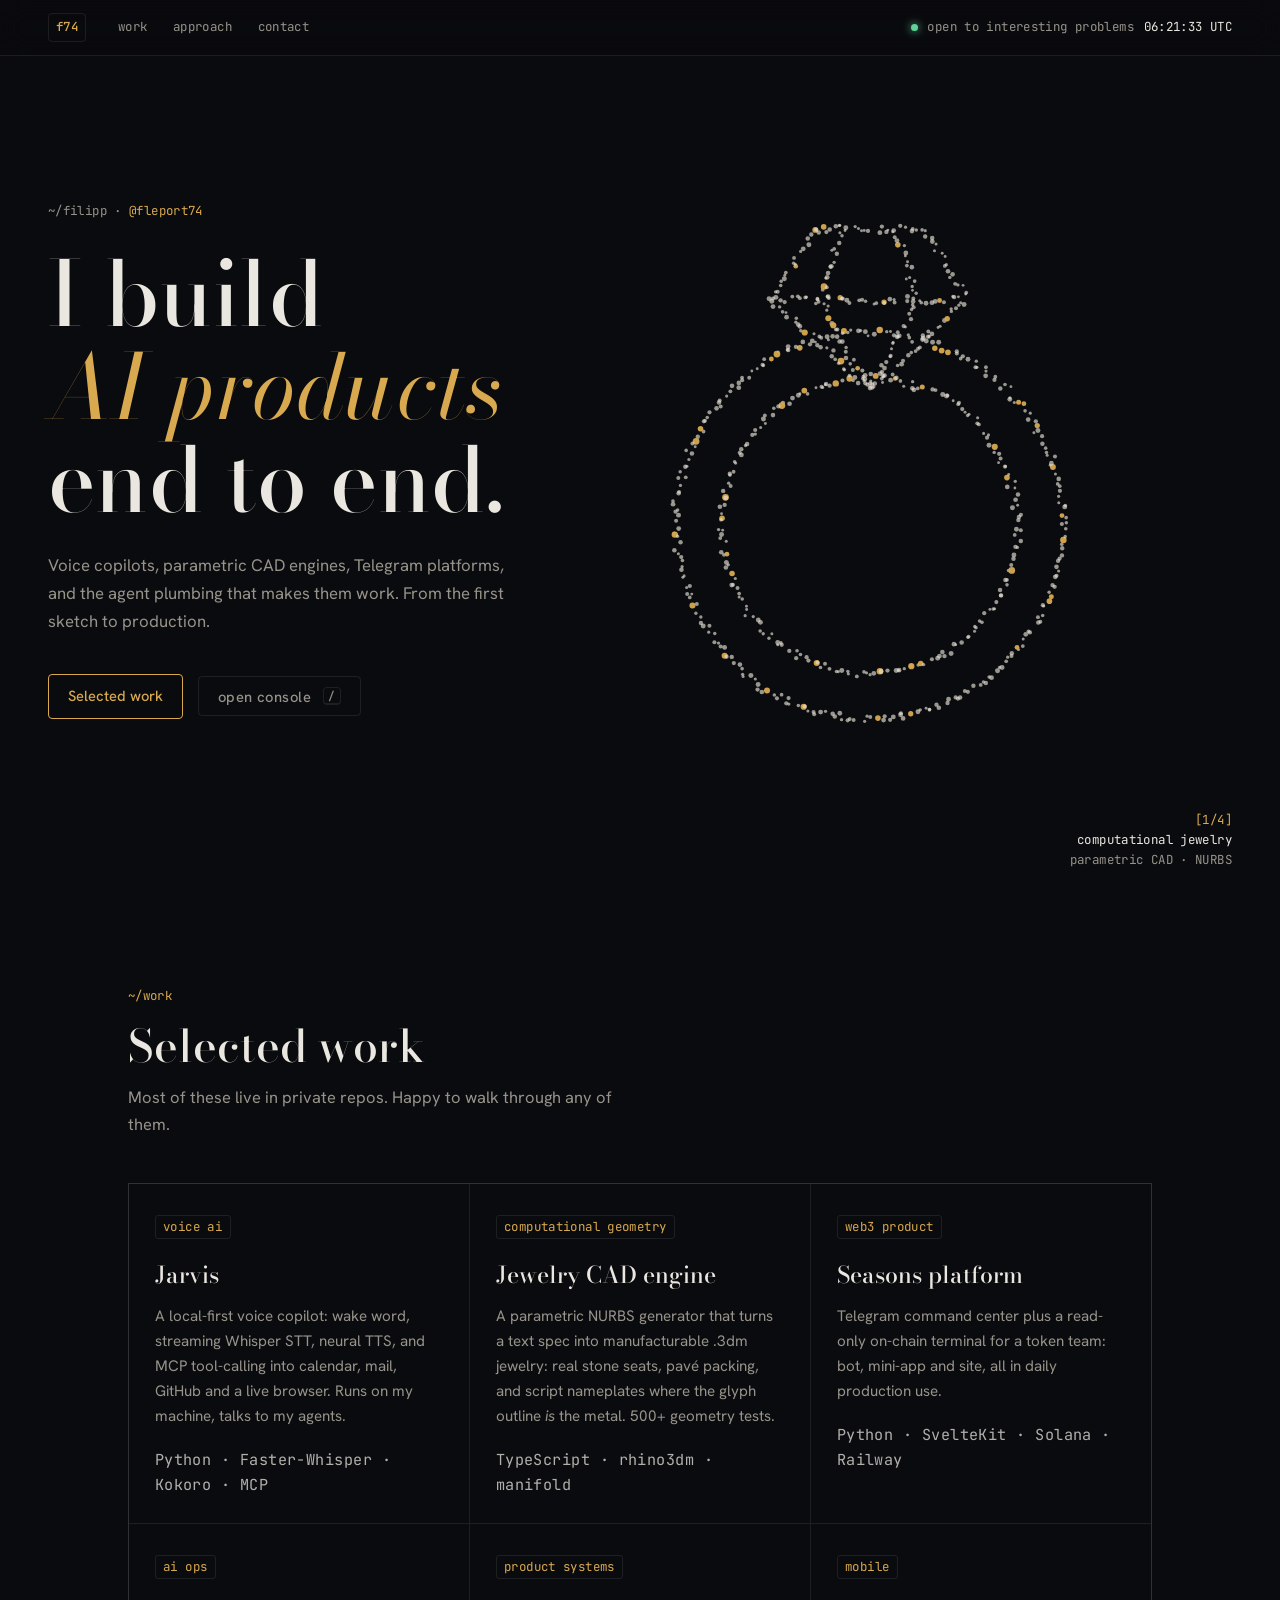
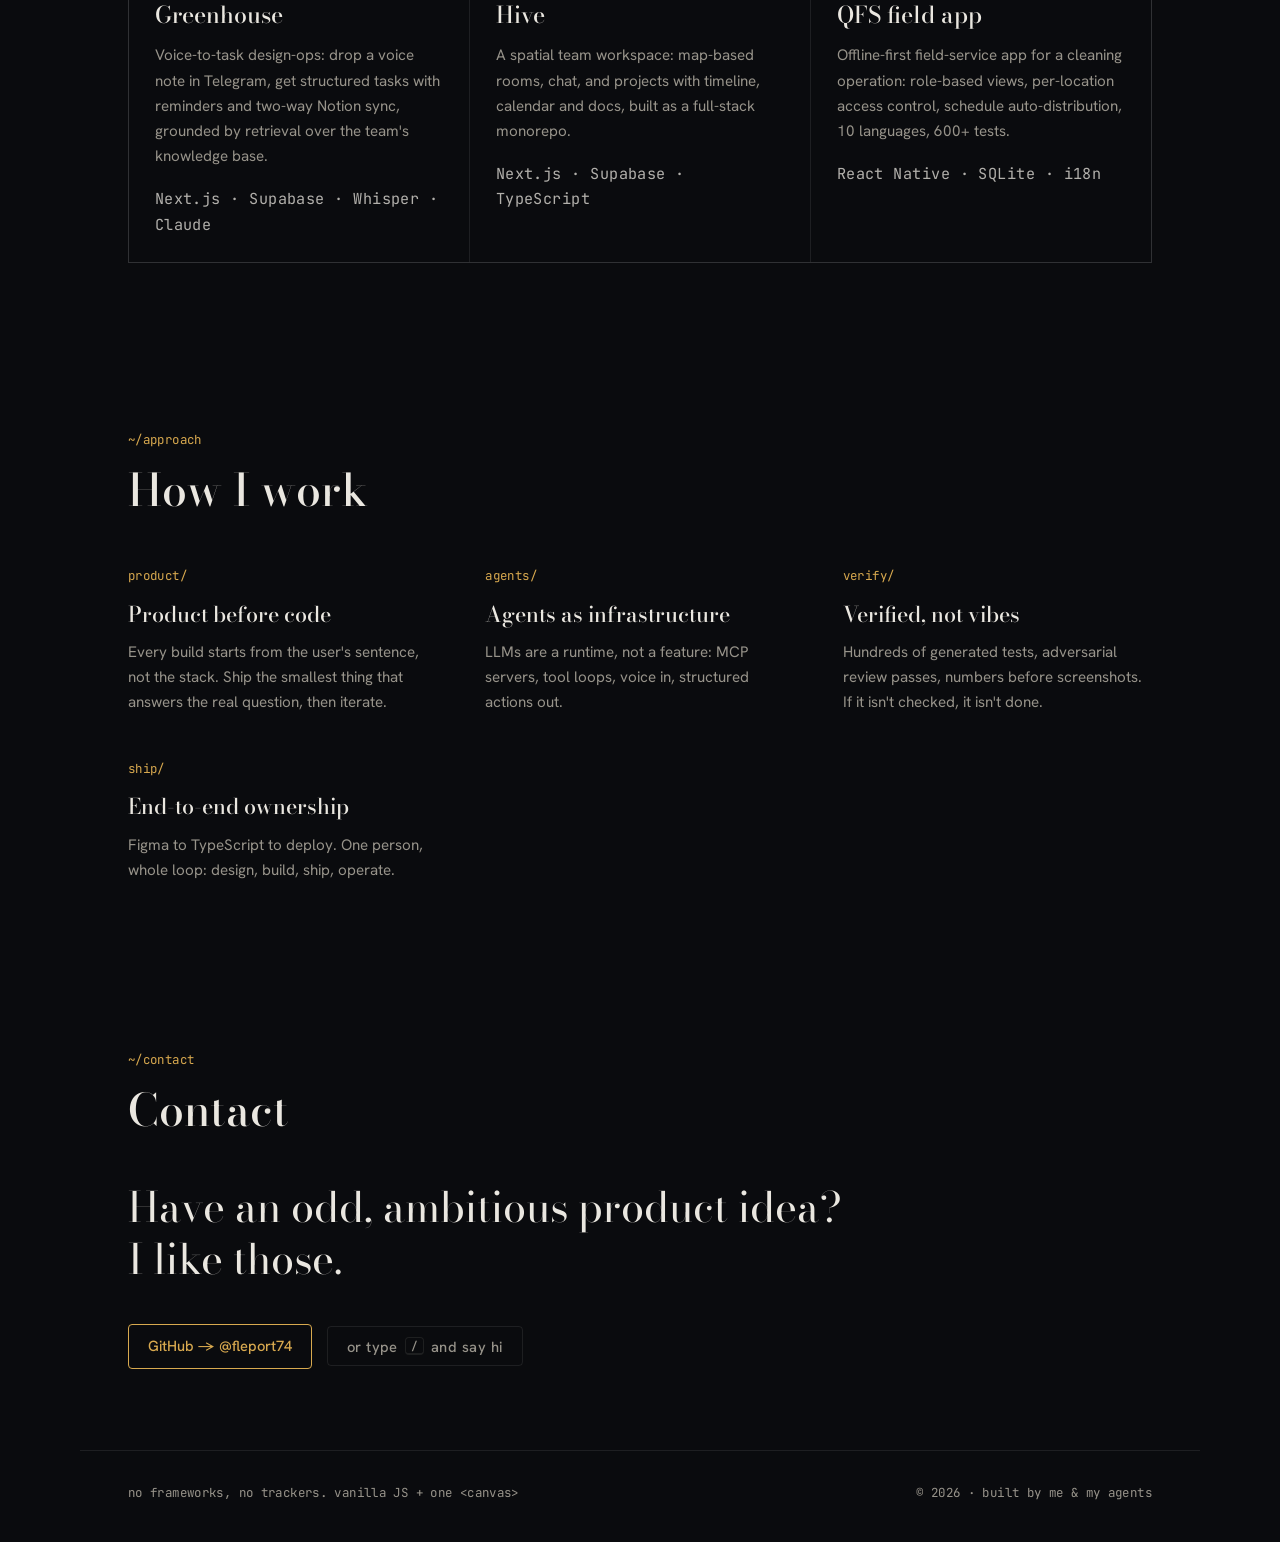
==== index.html @ fd70aae5 "Build interactive personal site: particle-morph hero, console, dark precision theme Co-Authored-By: " ====
<!doctype html>
<html lang="en">
<head>
  <meta charset="utf-8">
  <meta name="viewport" content="width=device-width, initial-scale=1">
  <title>Filipp · AI / Product Engineer</title>
  <meta name="description" content="Filipp (@fleport74): AI/Product Engineer. Voice copilots, parametric CAD engines, Telegram platforms, and the agent plumbing that makes them work.">
  <meta name="theme-color" content="#0a0b0e">
  <meta property="og:title" content="Filipp · AI / Product Engineer">
  <meta property="og:description" content="I build AI products end to end: voice copilots, computational geometry, agents in production.">
  <meta property="og:type" content="website">
  <link rel="icon" type="image/svg+xml" href="favicon.svg">
  <link rel="preconnect" href="https://fonts.googleapis.com">
  <link rel="preconnect" href="https://fonts.gstatic.com" crossorigin>
  <link href="https://fonts.googleapis.com/css2?family=Bodoni+Moda:ital,opsz,wght@0,6..96,400;0,6..96,500;0,6..96,600;1,6..96,400;1,6..96,500&family=Hanken+Grotesk:wght@400;500&family=JetBrains+Mono:wght@400;500&display=swap" rel="stylesheet">
  <link rel="stylesheet" href="styles.css">
</head>
<body>

  <header class="nav">
    <a class="monogram mono" href="#top">f74</a>
    <nav class="nav-links mono">
      <a href="#work">work</a>
      <a href="#approach">approach</a>
      <a href="#contact">contact</a>
    </nav>
    <div class="nav-status mono">
      <span class="dot" aria-hidden="true"></span>
      <span class="status-text">open to interesting problems</span>
      <span id="clock" aria-label="current UTC time"></span>
    </div>
  </header>

  <main id="top">

    <!-- ============ HERO ============ -->
    <section class="hero">
      <canvas id="hero-canvas" aria-hidden="true"></canvas>
      <div class="hero-inner">
        <p class="eyebrow mono">~/filipp · <a href="https://github.com/fleport74">@fleport74</a></p>
        <h1>I build <em class="accent">AI&nbsp;products</em><br>end to end.</h1>
        <p class="lede">
          Voice copilots, parametric CAD engines, Telegram platforms,
          and the agent plumbing that makes them work.
          From the first sketch to production.
        </p>
        <div class="hero-cta">
          <a class="btn" href="#work">Selected work</a>
          <button class="btn ghost mono" id="open-console" type="button">open console&nbsp;<kbd>/</kbd></button>
        </div>
      </div>
      <button class="shape-caption mono" id="shape-caption" type="button"
              title="Click to morph">
        <span id="shape-idx">[1/4]</span>
        <span id="shape-label">computational jewelry</span>
        <span id="shape-sub" class="dim">parametric CAD · NURBS</span>
      </button>
    </section>

    <!-- ============ WORK ============ -->
    <section class="section" id="work">
      <div class="section-head reveal">
        <span class="section-path mono">~/work</span>
        <h2>Selected work</h2>
        <p class="dim">Most of these live in private repos. Happy to walk through any of them.</p>
      </div>
      <div class="grid">

        <article class="card reveal">
          <span class="tag mono">voice ai</span>
          <h3>Jarvis</h3>
          <p>A local-first voice copilot: wake word, streaming Whisper STT, neural TTS,
             and MCP tool-calling into calendar, mail, GitHub and a live browser.
             Runs on my machine, talks to my agents.</p>
          <p class="tech mono">Python · Faster-Whisper · Kokoro · MCP</p>
        </article>

        <article class="card reveal">
          <span class="tag mono">computational geometry</span>
          <h3>Jewelry CAD engine</h3>
          <p>A parametric NURBS generator that turns a text spec into manufacturable
             .3dm jewelry: real stone seats, pavé packing, and script nameplates
             where the glyph outline <em>is</em> the metal. 500+ geometry tests.</p>
          <p class="tech mono">TypeScript · rhino3dm · manifold</p>
        </article>

        <article class="card reveal">
          <span class="tag mono">web3 product</span>
          <h3>Seasons platform</h3>
          <p>Telegram command center plus a read-only on-chain terminal for a token
             team: bot, mini-app and site, all in daily production use.</p>
          <p class="tech mono">Python · SvelteKit · Solana · Railway</p>
        </article>

        <article class="card reveal">
          <span class="tag mono">ai ops</span>
          <h3>Greenhouse</h3>
          <p>Voice-to-task design-ops: drop a voice note in Telegram, get structured
             tasks with reminders and two-way Notion sync, grounded by retrieval
             over the team's knowledge base.</p>
          <p class="tech mono">Next.js · Supabase · Whisper · Claude</p>
        </article>

        <article class="card reveal">
          <span class="tag mono">product systems</span>
          <h3>Hive</h3>
          <p>A spatial team workspace: map-based rooms, chat, and projects with
             timeline, calendar and docs, built as a full-stack monorepo.</p>
          <p class="tech mono">Next.js · Supabase · TypeScript</p>
        </article>

        <article class="card reveal">
          <span class="tag mono">mobile</span>
          <h3>QFS field app</h3>
          <p>Offline-first field-service app for a cleaning operation: role-based
             views, per-location access control, schedule auto-distribution,
             10 languages, 600+ tests.</p>
          <p class="tech mono">React Native · SQLite · i18n</p>
        </article>

      </div>
    </section>

    <!-- ============ APPROACH ============ -->
    <section class="section" id="approach">
      <div class="section-head reveal">
        <span class="section-path mono">~/approach</span>
        <h2>How I work</h2>
      </div>
      <div class="principles">
        <div class="principle reveal">
          <span class="mono p-slug">product/</span>
          <h3>Product before code</h3>
          <p>Every build starts from the user's sentence, not the stack.
             Ship the smallest thing that answers the real question, then iterate.</p>
        </div>
        <div class="principle reveal">
          <span class="mono p-slug">agents/</span>
          <h3>Agents as infrastructure</h3>
          <p>LLMs are a runtime, not a feature: MCP servers, tool loops,
             voice in, structured actions out.</p>
        </div>
        <div class="principle reveal">
          <span class="mono p-slug">verify/</span>
          <h3>Verified, not vibes</h3>
          <p>Hundreds of generated tests, adversarial review passes, numbers
             before screenshots. If it isn't checked, it isn't done.</p>
        </div>
        <div class="principle reveal">
          <span class="mono p-slug">ship/</span>
          <h3>End-to-end ownership</h3>
          <p>Figma to TypeScript to deploy. One person, whole loop:
             design, build, ship, operate.</p>
        </div>
      </div>
    </section>

    <!-- ============ CONTACT ============ -->
    <section class="section contact" id="contact">
      <div class="section-head reveal">
        <span class="section-path mono">~/contact</span>
        <h2>Contact</h2>
      </div>
      <div class="reveal">
        <p class="contact-line">Have an odd, ambitious product idea?<br>I like those.</p>
        <div class="hero-cta">
          <a class="btn" href="https://github.com/fleport74">GitHub → @fleport74</a>
          <button class="btn ghost mono" type="button" data-open-console>or type <kbd>/</kbd> and say hi</button>
        </div>
      </div>
    </section>

  </main>

  <footer class="footer mono">
    <span>no frameworks, no trackers. vanilla JS + one &lt;canvas&gt;</span>
    <span>© 2026 · built by me &amp; my agents</span>
  </footer>

  <!-- ============ CONSOLE ============ -->
  <aside class="console" id="console" aria-label="interactive console" hidden>
    <div class="console-head mono">
      <span>filipp@github-pages:~</span>
      <button class="console-close mono" id="console-close" type="button" aria-label="close console">esc ✕</button>
    </div>
    <div class="console-out mono" id="console-out" aria-live="polite"></div>
    <form class="console-line mono" id="console-form" autocomplete="off">
      <span class="prompt accent">❯</span>
      <input id="console-input" type="text" spellcheck="false"
             aria-label="console input" placeholder="type 'help'">
    </form>
  </aside>

  <script type="module" src="main.js"></script>
</body>
</html>
---- styles.css ----
/* ============================================================
   fleport74.github.io — precision-instrument dark theme
   Fonts: Bodoni Moda (display) · Hanken Grotesk (body) · JetBrains Mono (labels)
   ============================================================ */

:root {
  --bg: #0a0b0e;
  --panel: #0e1015;
  --text: #eae7e0;
  --dim: #97938a;
  --hairline: rgba(234, 231, 224, 0.09);
  --accent: #d8a94f;
  --accent-soft: rgba(216, 169, 79, 0.14);
  --ok: #5fd39a;
  --font-display: "Bodoni Moda", "Didot", serif;
  --font-body: "Hanken Grotesk", system-ui, sans-serif;
  --font-mono: "JetBrains Mono", ui-monospace, monospace;
}

* { margin: 0; padding: 0; box-sizing: border-box; }

html { scroll-behavior: smooth; }

body {
  background: var(--bg);
  color: var(--text);
  font-family: var(--font-body);
  font-size: 16.5px;
  line-height: 1.65;
  -webkit-font-smoothing: antialiased;
  overflow-x: hidden;
}

::selection { background: var(--accent); color: #0a0b0e; }

a { color: inherit; text-decoration: none; }

.mono {
  font-family: var(--font-mono);
  font-size: 0.78rem;
  letter-spacing: 0.03em;
}

.dim { color: var(--dim); }
.accent { color: var(--accent); }

em { font-style: italic; }

kbd {
  font-family: var(--font-mono);
  font-size: 0.7rem;
  border: 1px solid var(--hairline);
  border-bottom-width: 2px;
  border-radius: 4px;
  padding: 0.05em 0.4em;
  color: var(--dim);
}

/* ---------- focus ---------- */
:focus-visible {
  outline: 1px solid var(--accent);
  outline-offset: 3px;
  border-radius: 2px;
}

/* ---------- scrollbar ---------- */
::-webkit-scrollbar { width: 10px; height: 10px; }
::-webkit-scrollbar-track { background: var(--bg); }
::-webkit-scrollbar-thumb {
  background: #23252c;
  border-radius: 5px;
  border: 2px solid var(--bg);
}
::-webkit-scrollbar-thumb:hover { background: #33363f; }

/* ============================================================
   NAV
   ============================================================ */
.nav {
  position: fixed;
  inset: 0 0 auto 0;
  z-index: 50;
  display: flex;
  align-items: center;
  gap: 2rem;
  height: 56px;
  padding: 0 clamp(1.2rem, 4vw, 3rem);
  border-bottom: 1px solid var(--hairline);
  background: rgba(10, 11, 14, 0.72);
  backdrop-filter: blur(12px);
  -webkit-backdrop-filter: blur(12px);
}

.monogram {
  color: var(--accent);
  font-weight: 500;
  border: 1px solid var(--hairline);
  border-radius: 4px;
  padding: 0.25em 0.55em;
  transition: border-color 0.25s;
}
.monogram:hover { border-color: var(--accent); }

.nav-links { display: flex; gap: 1.6rem; }
.nav-links a { color: var(--dim); transition: color 0.2s; }
.nav-links a:hover { color: var(--text); }

.nav-status {
  margin-left: auto;
  display: flex;
  align-items: center;
  gap: 0.6rem;
  color: var(--dim);
}

.dot {
  width: 7px; height: 7px;
  border-radius: 50%;
  background: var(--ok);
  box-shadow: 0 0 8px var(--ok);
  animation: pulse 2.4s ease-in-out infinite;
}
@keyframes pulse { 50% { opacity: 0.35; } }

#clock { color: var(--text); font-variant-numeric: tabular-nums; }

/* ============================================================
   HERO
   ============================================================ */
.hero {
  position: relative;
  min-height: 100svh;
  display: flex;
  align-items: center;
  padding: 80px clamp(1.2rem, 4vw, 3rem) 60px;
  overflow: hidden;
}

#hero-canvas {
  position: absolute;
  inset: 0;
  width: 100%;
  height: 100%;
}

.hero-inner {
  position: relative;
  z-index: 2;
  max-width: 680px;
}

.eyebrow { color: var(--dim); margin-bottom: 1.6rem; }
.eyebrow a { color: var(--accent); }
.eyebrow a:hover { text-decoration: underline; }

h1 {
  font-family: var(--font-display);
  font-weight: 500;
  font-size: clamp(2.9rem, 8vw, 5.6rem);
  line-height: 1.04;
  letter-spacing: 0.005em;
}

h1 em.accent {
  font-style: italic;
  font-weight: 400;
}

.lede {
  margin-top: 1.6rem;
  max-width: 470px;
  color: var(--dim);
  font-size: 1.05rem;
}

.hero-cta {
  margin-top: 2.4rem;
  display: flex;
  flex-wrap: wrap;
  gap: 0.9rem;
  align-items: center;
}

.btn {
  display: inline-flex;
  align-items: center;
  gap: 0.5em;
  font-family: var(--font-body);
  font-size: 0.92rem;
  font-weight: 500;
  color: var(--accent);
  background: transparent;
  border: 1px solid var(--accent);
  border-radius: 4px;
  padding: 0.65em 1.3em;
  cursor: pointer;
  transition: background 0.25s, color 0.25s, border-color 0.25s;
}
.btn:hover { background: var(--accent); color: #0a0b0e; }
.btn:hover kbd { color: #0a0b0e; border-color: rgba(10,11,14,0.4); }

.btn.ghost {
  color: var(--dim);
  border-color: var(--hairline);
}
.btn.ghost:hover {
  background: transparent;
  color: var(--text);
  border-color: var(--dim);
}
.btn.ghost:hover kbd { color: var(--text); border-color: var(--dim); }

/* shape caption: functional state readout for the particle hero */
.shape-caption {
  position: absolute;
  z-index: 2;
  right: clamp(1.2rem, 4vw, 3rem);
  bottom: 2rem;
  display: flex;
  flex-direction: column;
  align-items: flex-end;
  gap: 0.2rem;
  background: none;
  border: none;
  color: var(--text);
  cursor: pointer;
  text-align: right;
  transition: opacity 0.4s;
}
.shape-caption:hover #shape-label { color: var(--accent); }
.shape-caption.fading { opacity: 0; }
#shape-idx { color: var(--accent); }
#shape-label { transition: color 0.2s; }

/* ============================================================
   SECTIONS
   ============================================================ */
.section {
  max-width: 1120px;
  margin: 0 auto;
  padding: clamp(4rem, 9vh, 7rem) clamp(1.2rem, 4vw, 3rem);
}

.section-head { margin-bottom: 2.8rem; }

.section-path {
  display: inline-block;
  color: var(--accent);
  margin-bottom: 0.9rem;
}

h2 {
  font-family: var(--font-display);
  font-weight: 500;
  font-size: clamp(1.9rem, 4vw, 2.8rem);
  line-height: 1.15;
}

.section-head .dim { margin-top: 0.7rem; max-width: 520px; }

/* ---------- work grid ---------- */
.grid {
  display: grid;
  grid-template-columns: repeat(auto-fit, minmax(300px, 1fr));
  gap: 1px;
  background: var(--hairline);
  border: 1px solid var(--hairline);
}

.card {
  position: relative;
  background: var(--bg);
  padding: 1.8rem 1.6rem 1.6rem;
  overflow: hidden;
}

/* mouse-follow highlight, driven by --mx/--my set in JS */
.card::before {
  content: "";
  position: absolute;
  inset: 0;
  background: radial-gradient(
    420px circle at var(--mx, 50%) var(--my, 0%),
    var(--accent-soft),
    transparent 65%
  );
  opacity: 0;
  transition: opacity 0.4s;
  pointer-events: none;
}
.card:hover::before { opacity: 1; }

.tag {
  color: var(--accent);
  border: 1px solid var(--hairline);
  border-radius: 3px;
  padding: 0.2em 0.6em;
}

.card h3 {
  font-family: var(--font-display);
  font-weight: 500;
  font-size: 1.45rem;
  margin: 1rem 0 0.6rem;
}

.card p { color: var(--dim); font-size: 0.95rem; }

.card .tech {
  margin-top: 1.1rem;
  color: var(--text);
  opacity: 0.75;
}

/* ---------- principles ---------- */
.principles {
  display: grid;
  grid-template-columns: repeat(auto-fit, minmax(280px, 1fr));
  gap: 2.4rem 3rem;
}

.p-slug { color: var(--accent); }

.principle h3 {
  font-family: var(--font-display);
  font-weight: 500;
  font-size: 1.35rem;
  margin: 0.5rem 0 0.5rem;
}

.principle p { color: var(--dim); font-size: 0.95rem; max-width: 420px; }

/* ---------- contact ---------- */
.contact-line {
  font-family: var(--font-display);
  font-size: clamp(1.7rem, 3.6vw, 2.6rem);
  line-height: 1.25;
  margin-bottom: 2rem;
}

/* ============================================================
   FOOTER
   ============================================================ */
.footer {
  display: flex;
  flex-wrap: wrap;
  gap: 0.8rem;
  justify-content: space-between;
  max-width: 1120px;
  margin: 0 auto;
  padding: 2rem clamp(1.2rem, 4vw, 3rem) 2.4rem;
  border-top: 1px solid var(--hairline);
  color: var(--dim);
}

/* ============================================================
   CONSOLE
   ============================================================ */
.console {
  position: fixed;
  z-index: 100;
  left: 50%;
  bottom: 0;
  transform: translate(-50%, 105%);
  width: min(720px, calc(100vw - 2rem));
  background: rgba(13, 15, 20, 0.96);
  backdrop-filter: blur(14px);
  -webkit-backdrop-filter: blur(14px);
  border: 1px solid var(--hairline);
  border-bottom: none;
  border-radius: 10px 10px 0 0;
  box-shadow: 0 -12px 48px rgba(0, 0, 0, 0.5);
  transition: transform 0.35s cubic-bezier(0.32, 0.72, 0.35, 1);
}
.console.open { transform: translate(-50%, 0); }

.console-head {
  display: flex;
  justify-content: space-between;
  align-items: center;
  padding: 0.7rem 1rem;
  border-bottom: 1px solid var(--hairline);
  color: var(--dim);
}

.console-close {
  background: none;
  border: none;
  color: var(--dim);
  cursor: pointer;
  transition: color 0.2s;
}
.console-close:hover { color: var(--text); }

.console-out {
  max-height: 42vh;
  min-height: 120px;
  overflow-y: auto;
  padding: 0.9rem 1rem;
  white-space: pre-wrap;
  word-break: break-word;
  color: var(--text);
  line-height: 1.55;
}

.console-out .out-cmd { color: var(--dim); }
.console-out .out-accent { color: var(--accent); }
.console-out .out-ok { color: var(--ok); }
.console-out a { color: var(--accent); text-decoration: underline; }

.console-line {
  display: flex;
  align-items: center;
  gap: 0.6rem;
  padding: 0.7rem 1rem 0.9rem;
  border-top: 1px solid var(--hairline);
}

.prompt { flex: none; }

#console-input {
  flex: 1;
  background: none;
  border: none;
  outline: none;
  color: var(--text);
  font-family: var(--font-mono);
  font-size: 0.85rem;
  caret-color: var(--accent);
}
#console-input::placeholder { color: #55524b; }

/* ============================================================
   REVEAL + MOTION
   ============================================================ */
.reveal {
  opacity: 0;
  transform: translateY(16px);
  transition: opacity 0.7s ease, transform 0.7s ease;
}
.reveal.in { opacity: 1; transform: none; }

@media (prefers-reduced-motion: reduce) {
  html { scroll-behavior: auto; }
  .reveal { opacity: 1; transform: none; transition: none; }
  .dot { animation: none; }
  .console { transition: none; }
}

/* ============================================================
   RESPONSIVE
   ============================================================ */
@media (max-width: 720px) {
  .nav-links { display: none; }
  .status-text { display: none; }

  #hero-canvas { opacity: 0.45; }

  .hero-inner { max-width: 100%; }

  .shape-caption {
    right: auto;
    left: clamp(1.2rem, 4vw, 3rem);
    align-items: flex-start;
    text-align: left;
    bottom: 1.4rem;
  }
}
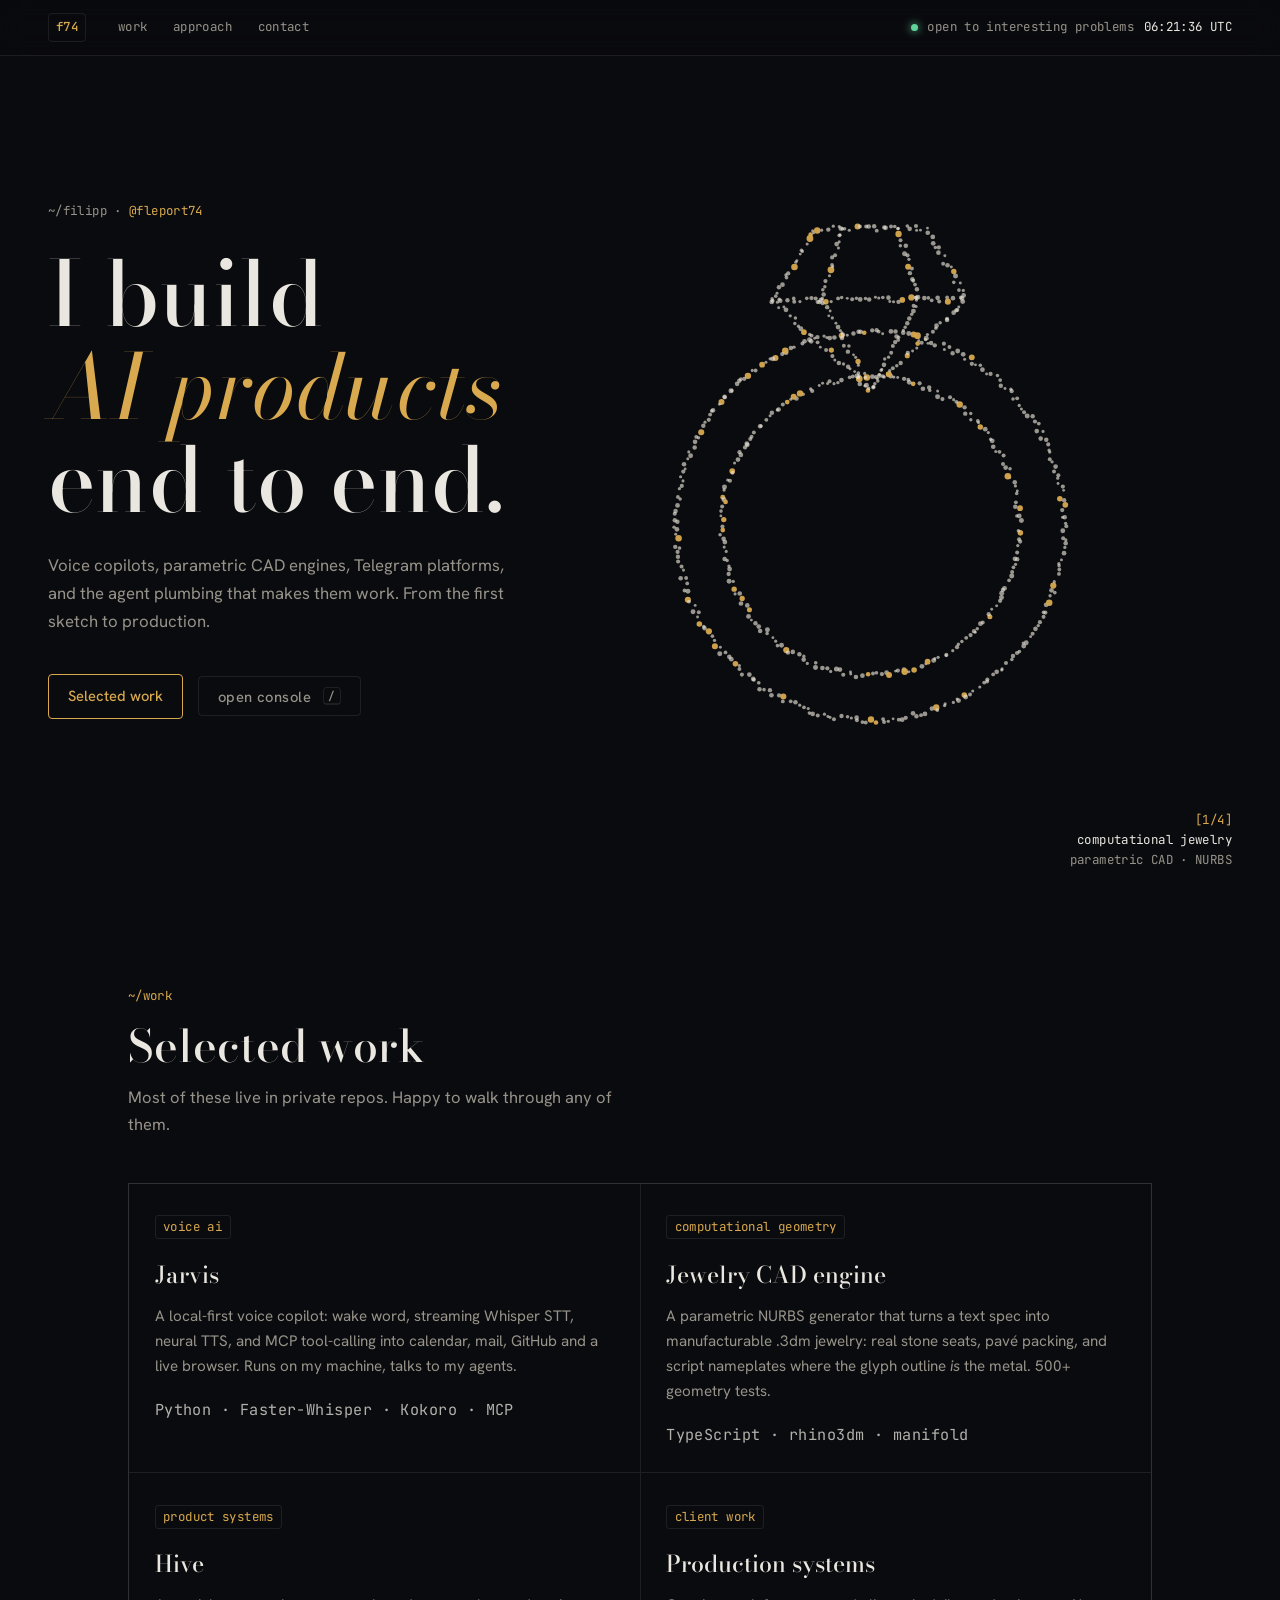
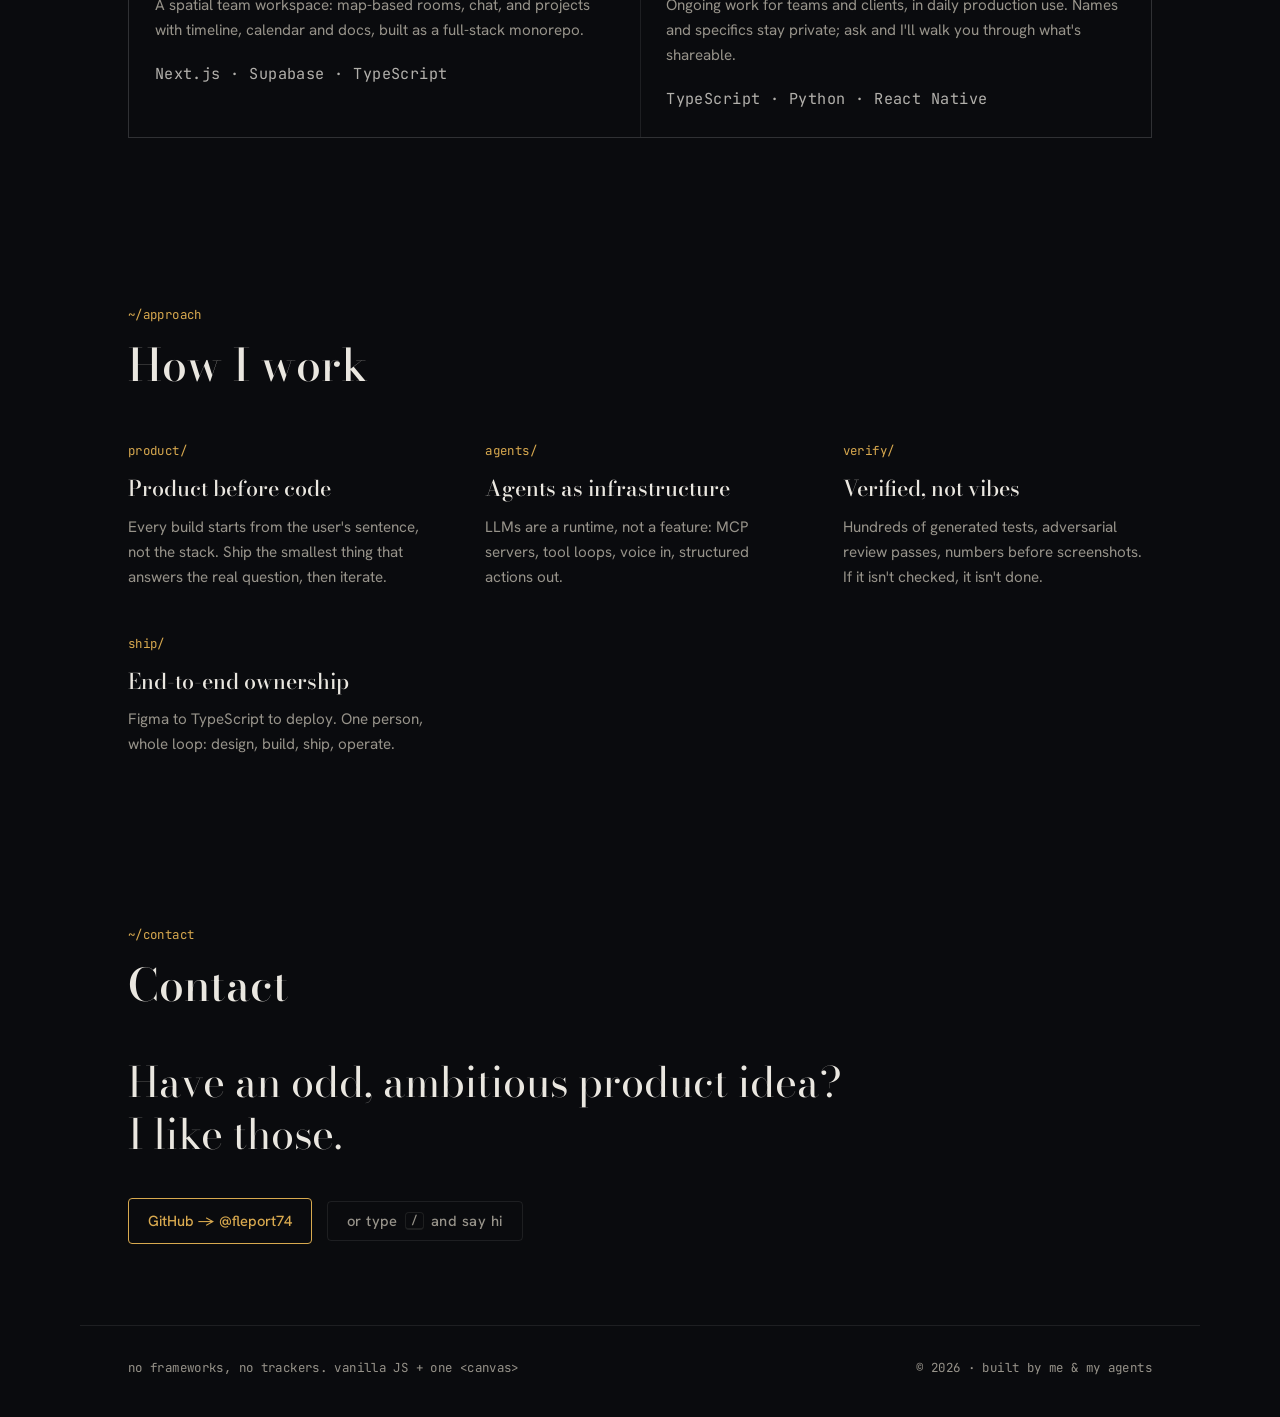
==== commit e8d20ba4: "Remove company names and client work details from public content Co-Authored-By: Claude Fable 5 <nor" ====
--- a/index.html
+++ b/index.html
@@ -85,23 +85,6 @@
         </article>
 
         <article class="card reveal">
-          <span class="tag mono">web3 product</span>
-          <h3>Seasons platform</h3>
-          <p>Telegram command center plus a read-only on-chain terminal for a token
-             team: bot, mini-app and site, all in daily production use.</p>
-          <p class="tech mono">Python · SvelteKit · Solana · Railway</p>
-        </article>
-
-        <article class="card reveal">
-          <span class="tag mono">ai ops</span>
-          <h3>Greenhouse</h3>
-          <p>Voice-to-task design-ops: drop a voice note in Telegram, get structured
-             tasks with reminders and two-way Notion sync, grounded by retrieval
-             over the team's knowledge base.</p>
-          <p class="tech mono">Next.js · Supabase · Whisper · Claude</p>
-        </article>
-
-        <article class="card reveal">
           <span class="tag mono">product systems</span>
           <h3>Hive</h3>
           <p>A spatial team workspace: map-based rooms, chat, and projects with
@@ -110,12 +93,12 @@
         </article>
 
         <article class="card reveal">
-          <span class="tag mono">mobile</span>
-          <h3>QFS field app</h3>
-          <p>Offline-first field-service app for a cleaning operation: role-based
-             views, per-location access control, schedule auto-distribution,
-             10 languages, 600+ tests.</p>
-          <p class="tech mono">React Native · SQLite · i18n</p>
+          <span class="tag mono">client work</span>
+          <h3>Production systems</h3>
+          <p>Ongoing work for teams and clients, in daily production use.
+             Names and specifics stay private; ask and I'll walk you through
+             what's shareable.</p>
+          <p class="tech mono">TypeScript · Python · React Native</p>
         </article>
 
       </div>
--- a/styles.css
+++ b/styles.css
@@ -261,10 +261,14 @@
 /* ---------- work grid ---------- */
 .grid {
   display: grid;
-  grid-template-columns: repeat(auto-fit, minmax(300px, 1fr));
+  grid-template-columns: repeat(2, 1fr);
   gap: 1px;
   background: var(--hairline);
   border: 1px solid var(--hairline);
+}
+
+@media (max-width: 720px) {
+  .grid { grid-template-columns: 1fr; }
 }
 
 .card {
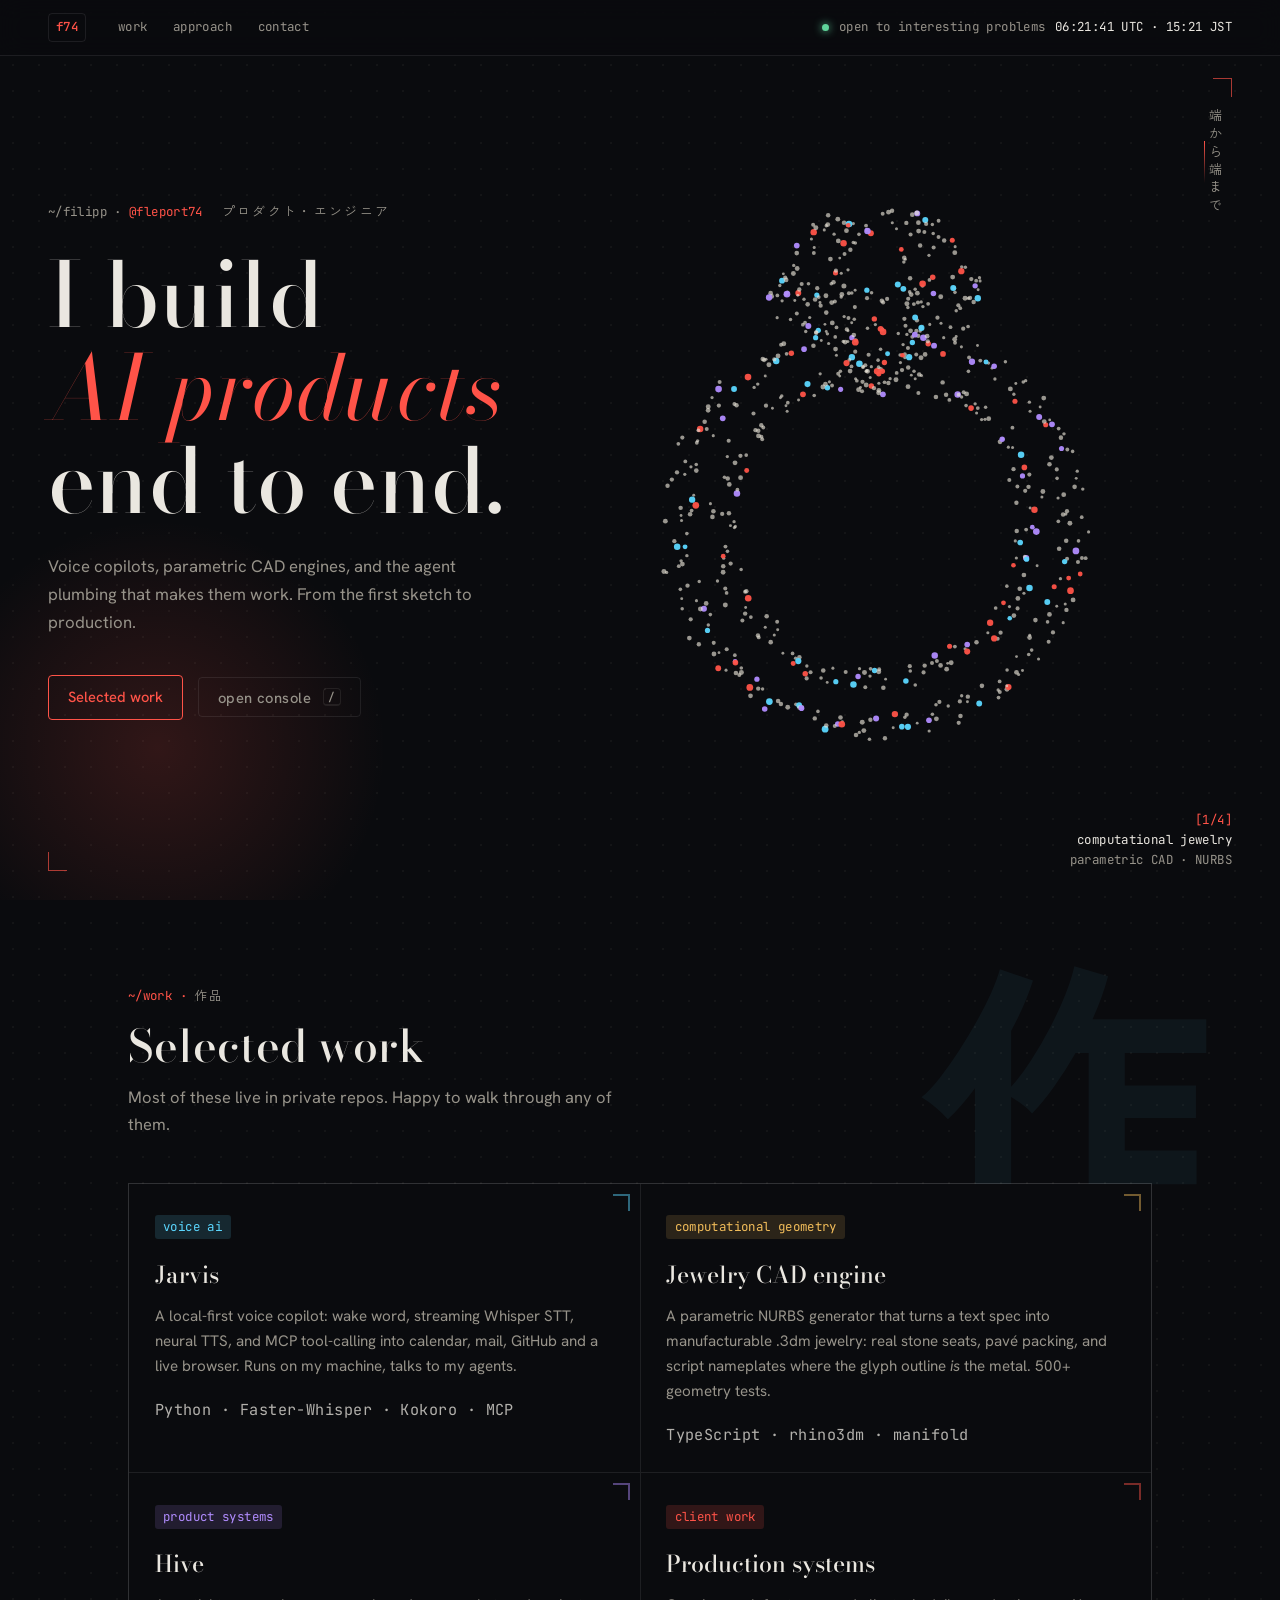
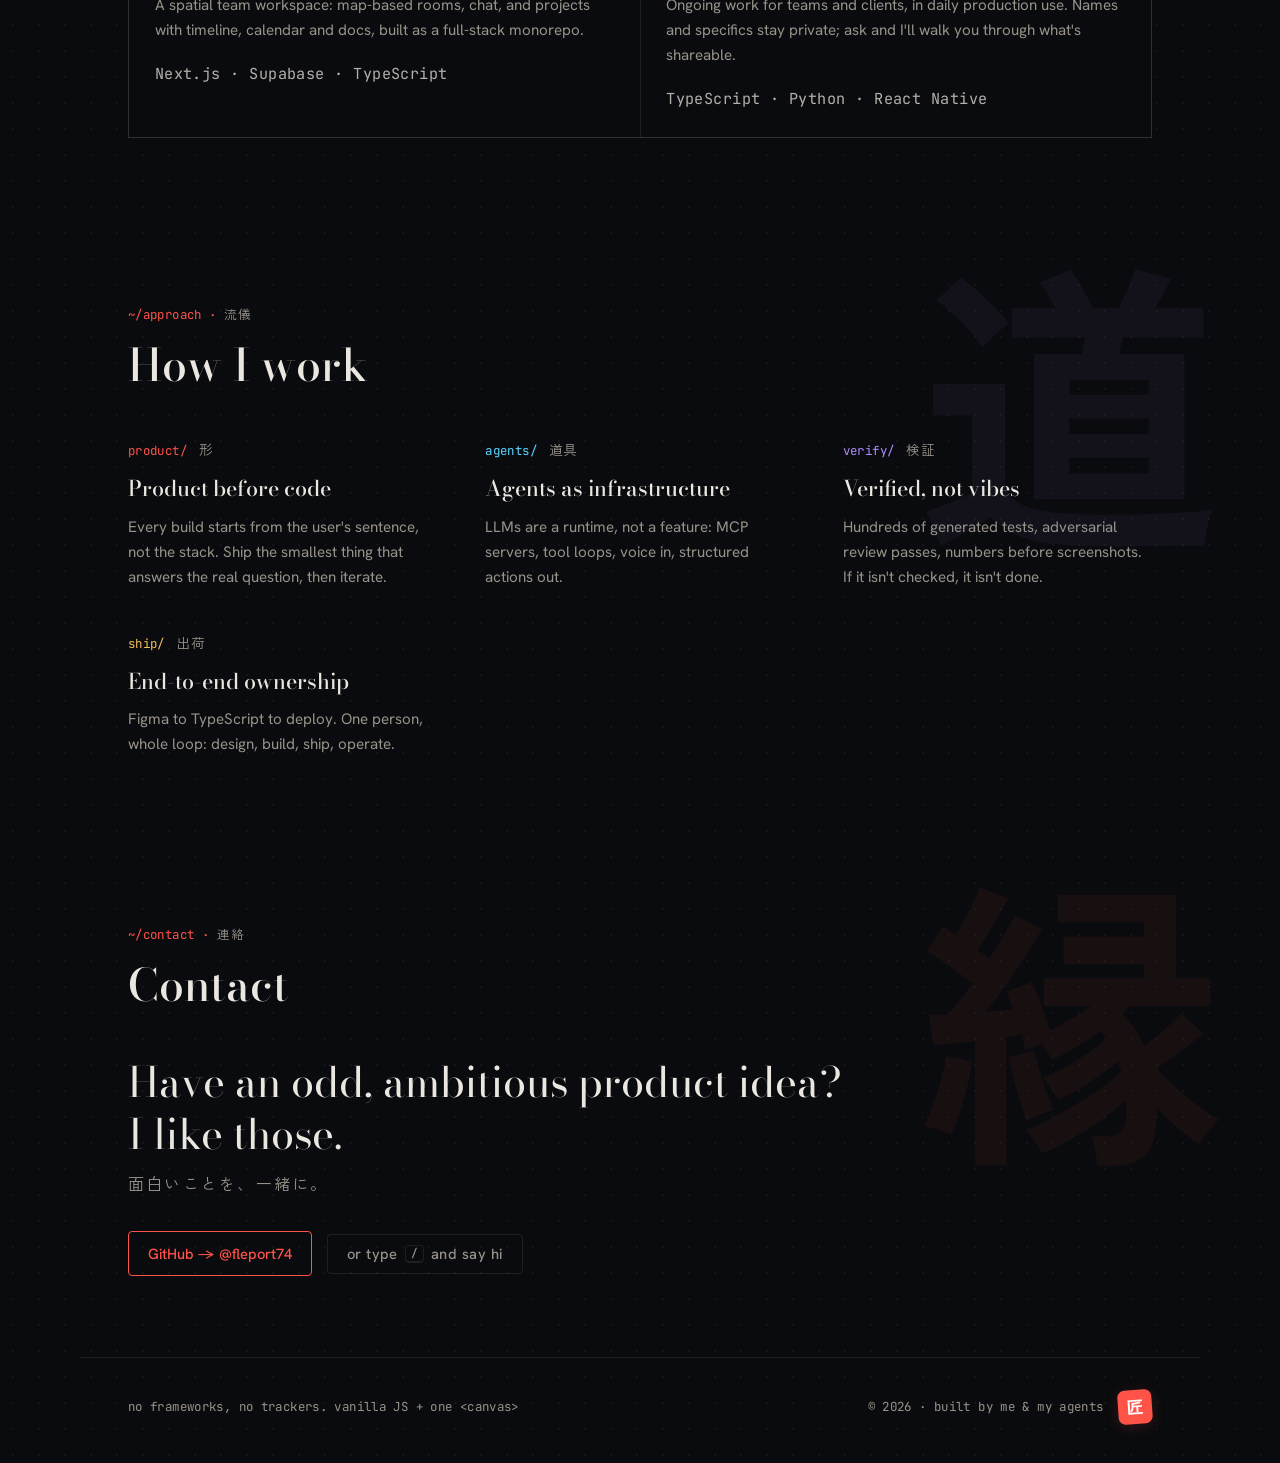
==== commit c4548879: "Neo-Japanese futurist redesign: multicolor particles, vermillion accent, kanji marks, HUD details Co" ====
--- a/index.html
+++ b/index.html
@@ -4,7 +4,7 @@
   <meta charset="utf-8">
   <meta name="viewport" content="width=device-width, initial-scale=1">
   <title>Filipp · AI / Product Engineer</title>
-  <meta name="description" content="Filipp (@fleport74): AI/Product Engineer. Voice copilots, parametric CAD engines, Telegram platforms, and the agent plumbing that makes them work.">
+  <meta name="description" content="Filipp (@fleport74): AI/Product Engineer. Voice copilots, parametric CAD engines, and the agent plumbing that makes them work.">
   <meta name="theme-color" content="#0a0b0e">
   <meta property="og:title" content="Filipp · AI / Product Engineer">
   <meta property="og:description" content="I build AI products end to end: voice copilots, computational geometry, agents in production.">
@@ -12,7 +12,7 @@
   <link rel="icon" type="image/svg+xml" href="favicon.svg">
   <link rel="preconnect" href="https://fonts.googleapis.com">
   <link rel="preconnect" href="https://fonts.gstatic.com" crossorigin>
-  <link href="https://fonts.googleapis.com/css2?family=Bodoni+Moda:ital,opsz,wght@0,6..96,400;0,6..96,500;0,6..96,600;1,6..96,400;1,6..96,500&family=Hanken+Grotesk:wght@400;500&family=JetBrains+Mono:wght@400;500&display=swap" rel="stylesheet">
+  <link href="https://fonts.googleapis.com/css2?family=Bodoni+Moda:ital,opsz,wght@0,6..96,400;0,6..96,500;0,6..96,600;1,6..96,400;1,6..96,500&family=Hanken+Grotesk:wght@400;500&family=JetBrains+Mono:wght@400;500&family=Zen+Kaku+Gothic+New:wght@400;500;700&display=swap" rel="stylesheet">
   <link rel="stylesheet" href="styles.css">
 </head>
 <body>
@@ -27,7 +27,7 @@
     <div class="nav-status mono">
       <span class="dot" aria-hidden="true"></span>
       <span class="status-text">open to interesting problems</span>
-      <span id="clock" aria-label="current UTC time"></span>
+      <span id="clock" aria-label="current time"></span>
     </div>
   </header>
 
@@ -35,14 +35,16 @@
 
     <!-- ============ HERO ============ -->
     <section class="hero">
+      <div class="sun" aria-hidden="true"></div>
       <canvas id="hero-canvas" aria-hidden="true"></canvas>
+      <span class="v-label jp" lang="ja" aria-hidden="true">端から端まで</span>
       <div class="hero-inner">
-        <p class="eyebrow mono">~/filipp · <a href="https://github.com/fleport74">@fleport74</a></p>
+        <p class="eyebrow mono">~/filipp · <a href="https://github.com/fleport74">@fleport74</a>
+          <span class="jp eyebrow-jp" lang="ja">プロダクト・エンジニア</span></p>
         <h1>I build <em class="accent">AI&nbsp;products</em><br>end to end.</h1>
         <p class="lede">
-          Voice copilots, parametric CAD engines, Telegram platforms,
-          and the agent plumbing that makes them work.
-          From the first sketch to production.
+          Voice copilots, parametric CAD engines, and the agent plumbing
+          that makes them work. From the first sketch to production.
         </p>
         <div class="hero-cta">
           <a class="btn" href="#work">Selected work</a>
@@ -59,14 +61,15 @@
 
     <!-- ============ WORK ============ -->
     <section class="section" id="work">
+      <span class="kanji-mark" lang="ja" aria-hidden="true">作</span>
       <div class="section-head reveal">
-        <span class="section-path mono">~/work</span>
+        <span class="section-path mono">~/work · <span class="jp" lang="ja">作品</span></span>
         <h2>Selected work</h2>
         <p class="dim">Most of these live in private repos. Happy to walk through any of them.</p>
       </div>
       <div class="grid">
 
-        <article class="card reveal">
+        <article class="card reveal" data-hue="cyan">
           <span class="tag mono">voice ai</span>
           <h3>Jarvis</h3>
           <p>A local-first voice copilot: wake word, streaming Whisper STT, neural TTS,
@@ -75,7 +78,7 @@
           <p class="tech mono">Python · Faster-Whisper · Kokoro · MCP</p>
         </article>
 
-        <article class="card reveal">
+        <article class="card reveal" data-hue="gold">
           <span class="tag mono">computational geometry</span>
           <h3>Jewelry CAD engine</h3>
           <p>A parametric NURBS generator that turns a text spec into manufacturable
@@ -84,7 +87,7 @@
           <p class="tech mono">TypeScript · rhino3dm · manifold</p>
         </article>
 
-        <article class="card reveal">
+        <article class="card reveal" data-hue="violet">
           <span class="tag mono">product systems</span>
           <h3>Hive</h3>
           <p>A spatial team workspace: map-based rooms, chat, and projects with
@@ -92,7 +95,7 @@
           <p class="tech mono">Next.js · Supabase · TypeScript</p>
         </article>
 
-        <article class="card reveal">
+        <article class="card reveal" data-hue="shu">
           <span class="tag mono">client work</span>
           <h3>Production systems</h3>
           <p>Ongoing work for teams and clients, in daily production use.
@@ -106,31 +109,32 @@
 
     <!-- ============ APPROACH ============ -->
     <section class="section" id="approach">
+      <span class="kanji-mark" lang="ja" aria-hidden="true">道</span>
       <div class="section-head reveal">
-        <span class="section-path mono">~/approach</span>
+        <span class="section-path mono">~/approach · <span class="jp" lang="ja">流儀</span></span>
         <h2>How I work</h2>
       </div>
       <div class="principles">
         <div class="principle reveal">
-          <span class="mono p-slug">product/</span>
+          <span class="mono p-slug">product/ <span class="jp jp-gloss" lang="ja">形</span></span>
           <h3>Product before code</h3>
           <p>Every build starts from the user's sentence, not the stack.
              Ship the smallest thing that answers the real question, then iterate.</p>
         </div>
         <div class="principle reveal">
-          <span class="mono p-slug">agents/</span>
+          <span class="mono p-slug">agents/ <span class="jp jp-gloss" lang="ja">道具</span></span>
           <h3>Agents as infrastructure</h3>
           <p>LLMs are a runtime, not a feature: MCP servers, tool loops,
              voice in, structured actions out.</p>
         </div>
         <div class="principle reveal">
-          <span class="mono p-slug">verify/</span>
+          <span class="mono p-slug">verify/ <span class="jp jp-gloss" lang="ja">検証</span></span>
           <h3>Verified, not vibes</h3>
           <p>Hundreds of generated tests, adversarial review passes, numbers
              before screenshots. If it isn't checked, it isn't done.</p>
         </div>
         <div class="principle reveal">
-          <span class="mono p-slug">ship/</span>
+          <span class="mono p-slug">ship/ <span class="jp jp-gloss" lang="ja">出荷</span></span>
           <h3>End-to-end ownership</h3>
           <p>Figma to TypeScript to deploy. One person, whole loop:
              design, build, ship, operate.</p>
@@ -140,12 +144,14 @@
 
     <!-- ============ CONTACT ============ -->
     <section class="section contact" id="contact">
+      <span class="kanji-mark" lang="ja" aria-hidden="true">縁</span>
       <div class="section-head reveal">
-        <span class="section-path mono">~/contact</span>
+        <span class="section-path mono">~/contact · <span class="jp" lang="ja">連絡</span></span>
         <h2>Contact</h2>
       </div>
       <div class="reveal">
-        <p class="contact-line">Have an odd, ambitious product idea?<br>I like those.</p>
+        <p class="contact-line">Have an odd, ambitious product idea?<br>I like those.
+          <span class="jp jp-sub" lang="ja">面白いことを、一緒に。</span></p>
         <div class="hero-cta">
           <a class="btn" href="https://github.com/fleport74">GitHub → @fleport74</a>
           <button class="btn ghost mono" type="button" data-open-console>or type <kbd>/</kbd> and say hi</button>
@@ -157,7 +163,8 @@
 
   <footer class="footer mono">
     <span>no frameworks, no trackers. vanilla JS + one &lt;canvas&gt;</span>
-    <span>© 2026 · built by me &amp; my agents</span>
+    <span class="footer-right">© 2026 · built by me &amp; my agents
+      <span class="hanko jp" lang="ja" title="takumi: craftsman">匠</span></span>
   </footer>
 
   <!-- ============ CONSOLE ============ -->
--- a/styles.css
+++ b/styles.css
@@ -1,6 +1,7 @@
 /* ============================================================
-   fleport74.github.io — precision-instrument dark theme
-   Fonts: Bodoni Moda (display) · Hanken Grotesk (body) · JetBrains Mono (labels)
+   fleport74.github.io — neo-Japanese futurist dark theme
+   Fonts: Bodoni Moda (display) · Hanken Grotesk (body)
+          JetBrains Mono (labels) · Zen Kaku Gothic New (Japanese)
    ============================================================ */
 
 :root {
@@ -9,12 +10,22 @@
   --text: #eae7e0;
   --dim: #97938a;
   --hairline: rgba(234, 231, 224, 0.09);
-  --accent: #d8a94f;
-  --accent-soft: rgba(216, 169, 79, 0.14);
+
+  /* shu (vermillion) is the primary accent; terminal can switch it */
+  --accent: #ff5348;
+  --accent-soft: rgba(255, 83, 72, 0.16);
+  --cyan: #5bd7ff;
+  --cyan-soft: rgba(91, 215, 255, 0.14);
+  --gold: #f2bd5a;
+  --gold-soft: rgba(242, 189, 90, 0.14);
+  --violet: #b18cff;
+  --violet-soft: rgba(177, 140, 255, 0.14);
   --ok: #5fd39a;
+
   --font-display: "Bodoni Moda", "Didot", serif;
   --font-body: "Hanken Grotesk", system-ui, sans-serif;
   --font-mono: "JetBrains Mono", ui-monospace, monospace;
+  --font-jp: "Zen Kaku Gothic New", "Hiragino Kaku Gothic ProN", sans-serif;
 }
 
 * { margin: 0; padding: 0; box-sizing: border-box; }
@@ -22,7 +33,9 @@
 html { scroll-behavior: smooth; }
 
 body {
-  background: var(--bg);
+  background:
+    radial-gradient(rgba(234, 231, 224, 0.045) 1px, transparent 1px) 0 0 / 26px 26px,
+    var(--bg);
   color: var(--text);
   font-family: var(--font-body);
   font-size: 16.5px;
@@ -40,6 +53,8 @@
   font-size: 0.78rem;
   letter-spacing: 0.03em;
 }
+
+.jp { font-family: var(--font-jp); }
 
 .dim { color: var(--dim); }
 .accent { color: var(--accent); }
@@ -97,13 +112,20 @@
   border: 1px solid var(--hairline);
   border-radius: 4px;
   padding: 0.25em 0.55em;
-  transition: border-color 0.25s;
-}
-.monogram:hover { border-color: var(--accent); }
+  transition: border-color 0.25s, transform 0.25s;
+}
+.monogram:hover { border-color: var(--accent); transform: rotate(-3deg); }
 
 .nav-links { display: flex; gap: 1.6rem; }
-.nav-links a { color: var(--dim); transition: color 0.2s; }
-.nav-links a:hover { color: var(--text); }
+.nav-links a {
+  color: var(--dim);
+  transition: color 0.2s;
+  text-underline-offset: 5px;
+}
+.nav-links a:hover {
+  color: var(--text);
+  text-decoration: underline wavy var(--accent) 1px;
+}
 
 .nav-status {
   margin-left: auto;
@@ -136,11 +158,67 @@
   overflow: hidden;
 }
 
+/* HUD frame ticks */
+.hero::before,
+.hero::after {
+  content: "";
+  position: absolute;
+  width: 18px;
+  height: 18px;
+  opacity: 0.65;
+  pointer-events: none;
+}
+.hero::before {
+  top: 78px;
+  right: clamp(1.2rem, 4vw, 3rem);
+  border-top: 1px solid var(--accent);
+  border-right: 1px solid var(--accent);
+}
+.hero::after {
+  bottom: 1.8rem;
+  left: clamp(1.2rem, 4vw, 3rem);
+  border-bottom: 1px solid var(--accent);
+  border-left: 1px solid var(--accent);
+}
+
+/* soft rising-sun glow behind the headline */
+.sun {
+  position: absolute;
+  left: -8%;
+  bottom: -12%;
+  width: 520px;
+  height: 520px;
+  border-radius: 50%;
+  background: radial-gradient(circle, var(--accent-soft), transparent 62%);
+  pointer-events: none;
+}
+
 #hero-canvas {
   position: absolute;
   inset: 0;
   width: 100%;
   height: 100%;
+}
+
+/* vertical Japanese strip */
+.v-label {
+  position: absolute;
+  z-index: 2;
+  top: 108px;
+  right: clamp(1.55rem, 4.4vw, 3.35rem);
+  writing-mode: vertical-rl;
+  font-size: 0.82rem;
+  letter-spacing: 0.38em;
+  color: var(--dim);
+}
+.v-label::after {
+  content: "";
+  display: block;
+  margin-top: 0.9em;
+  width: 1px;
+  height: 42px;
+  margin-inline: auto;
+  background: linear-gradient(var(--accent), transparent);
 }
 
 .hero-inner {
@@ -152,6 +230,7 @@
 .eyebrow { color: var(--dim); margin-bottom: 1.6rem; }
 .eyebrow a { color: var(--accent); }
 .eyebrow a:hover { text-decoration: underline; }
+.eyebrow-jp { margin-left: 0.9em; letter-spacing: 0.18em; font-size: 0.8rem; }
 
 h1 {
   font-family: var(--font-display);
@@ -161,9 +240,11 @@
   letter-spacing: 0.005em;
 }
 
+/* hinomaru-red headline accent */
 h1 em.accent {
   font-style: italic;
   font-weight: 400;
+  color: var(--accent);
 }
 
 .lede {
@@ -194,9 +275,15 @@
   border-radius: 4px;
   padding: 0.65em 1.3em;
   cursor: pointer;
-  transition: background 0.25s, color 0.25s, border-color 0.25s;
-}
-.btn:hover { background: var(--accent); color: #0a0b0e; }
+  transition: background 0.25s, color 0.25s, border-color 0.25s,
+              transform 0.25s, box-shadow 0.25s;
+}
+.btn:hover {
+  background: var(--accent);
+  color: #0a0b0e;
+  transform: translateY(-2px);
+  box-shadow: 0 8px 22px var(--accent-soft);
+}
 .btn:hover kbd { color: #0a0b0e; border-color: rgba(10,11,14,0.4); }
 
 .btn.ghost {
@@ -207,6 +294,7 @@
   background: transparent;
   color: var(--text);
   border-color: var(--dim);
+  box-shadow: none;
 }
 .btn.ghost:hover kbd { color: var(--text); border-color: var(--dim); }
 
@@ -236,10 +324,28 @@
    SECTIONS
    ============================================================ */
 .section {
+  position: relative;
   max-width: 1120px;
   margin: 0 auto;
   padding: clamp(4rem, 9vh, 7rem) clamp(1.2rem, 4vw, 3rem);
 }
+
+/* giant kanji watermarks */
+.kanji-mark {
+  position: absolute;
+  z-index: -1;
+  top: 4%;
+  right: -2%;
+  font-family: var(--font-jp);
+  font-weight: 700;
+  font-size: clamp(11rem, 24vw, 19rem);
+  line-height: 1;
+  pointer-events: none;
+  user-select: none;
+}
+#work .kanji-mark { color: var(--cyan); opacity: 0.05; }
+#approach .kanji-mark { color: var(--violet); opacity: 0.05; }
+#contact .kanji-mark { color: var(--accent); opacity: 0.055; }
 
 .section-head { margin-bottom: 2.8rem; }
 
@@ -248,6 +354,7 @@
   color: var(--accent);
   margin-bottom: 0.9rem;
 }
+.section-path .jp { color: var(--dim); letter-spacing: 0.2em; }
 
 h2 {
   font-family: var(--font-display);
@@ -276,7 +383,16 @@
   background: var(--bg);
   padding: 1.8rem 1.6rem 1.6rem;
   overflow: hidden;
-}
+  transition: transform 0.3s;
+  --hue: var(--accent);
+  --hue-soft: var(--accent-soft);
+}
+.card[data-hue="cyan"] { --hue: var(--cyan); --hue-soft: var(--cyan-soft); }
+.card[data-hue="gold"] { --hue: var(--gold); --hue-soft: var(--gold-soft); }
+.card[data-hue="violet"] { --hue: var(--violet); --hue-soft: var(--violet-soft); }
+.card[data-hue="shu"] { --hue: var(--accent); --hue-soft: var(--accent-soft); }
+
+.card:hover { transform: translateY(-3px) rotate(-0.4deg); }
 
 /* mouse-follow highlight, driven by --mx/--my set in JS */
 .card::before {
@@ -285,7 +401,7 @@
   inset: 0;
   background: radial-gradient(
     420px circle at var(--mx, 50%) var(--my, 0%),
-    var(--accent-soft),
+    var(--hue-soft),
     transparent 65%
   );
   opacity: 0;
@@ -294,9 +410,27 @@
 }
 .card:hover::before { opacity: 1; }
 
+/* HUD corner bracket */
+.card::after {
+  content: "";
+  position: absolute;
+  top: 10px;
+  right: 10px;
+  width: 15px;
+  height: 15px;
+  border-top: 2px solid var(--hue);
+  border-right: 2px solid var(--hue);
+  opacity: 0.45;
+  transform-origin: top right;
+  transition: opacity 0.3s, transform 0.3s;
+  pointer-events: none;
+}
+.card:hover::after { opacity: 1; transform: scale(1.3); }
+
 .tag {
-  color: var(--accent);
-  border: 1px solid var(--hairline);
+  color: var(--hue);
+  background: var(--hue-soft);
+  border: 1px solid transparent;
   border-radius: 3px;
   padding: 0.2em 0.6em;
 }
@@ -324,6 +458,11 @@
 }
 
 .p-slug { color: var(--accent); }
+.principle:nth-child(2) .p-slug { color: var(--cyan); }
+.principle:nth-child(3) .p-slug { color: var(--violet); }
+.principle:nth-child(4) .p-slug { color: var(--gold); }
+
+.jp-gloss { color: var(--dim); margin-left: 0.35em; font-size: 0.85rem; }
 
 .principle h3 {
   font-family: var(--font-display);
@@ -342,6 +481,14 @@
   margin-bottom: 2rem;
 }
 
+.jp-sub {
+  display: block;
+  margin-top: 0.8rem;
+  font-size: 1rem;
+  letter-spacing: 0.14em;
+  color: var(--dim);
+}
+
 /* ============================================================
    FOOTER
    ============================================================ */
@@ -350,12 +497,37 @@
   flex-wrap: wrap;
   gap: 0.8rem;
   justify-content: space-between;
+  align-items: center;
   max-width: 1120px;
   margin: 0 auto;
   padding: 2rem clamp(1.2rem, 4vw, 3rem) 2.4rem;
   border-top: 1px solid var(--hairline);
   color: var(--dim);
 }
+
+.footer-right {
+  display: inline-flex;
+  align-items: center;
+  gap: 0.9rem;
+}
+
+/* hanko seal */
+.hanko {
+  display: inline-flex;
+  align-items: center;
+  justify-content: center;
+  width: 34px;
+  height: 34px;
+  background: var(--accent);
+  color: #fff;
+  font-weight: 700;
+  font-size: 1.05rem;
+  border-radius: 7px;
+  transform: rotate(-4deg);
+  box-shadow: 0 3px 14px var(--accent-soft);
+  transition: transform 0.3s;
+}
+.hanko:hover { transform: rotate(4deg) scale(1.08); }
 
 /* ============================================================
    CONSOLE
@@ -449,6 +621,8 @@
   .reveal { opacity: 1; transform: none; transition: none; }
   .dot { animation: none; }
   .console { transition: none; }
+  .card:hover { transform: none; }
+  .btn:hover { transform: none; }
 }
 
 /* ============================================================
@@ -461,6 +635,10 @@
   #hero-canvas { opacity: 0.45; }
 
   .hero-inner { max-width: 100%; }
+  .v-label { display: none; }
+  .hero::before { display: none; }
+  .eyebrow-jp { display: none; }
+  .kanji-mark { font-size: 9rem; right: -6%; opacity: 0.04; }
 
   .shape-caption {
     right: auto;
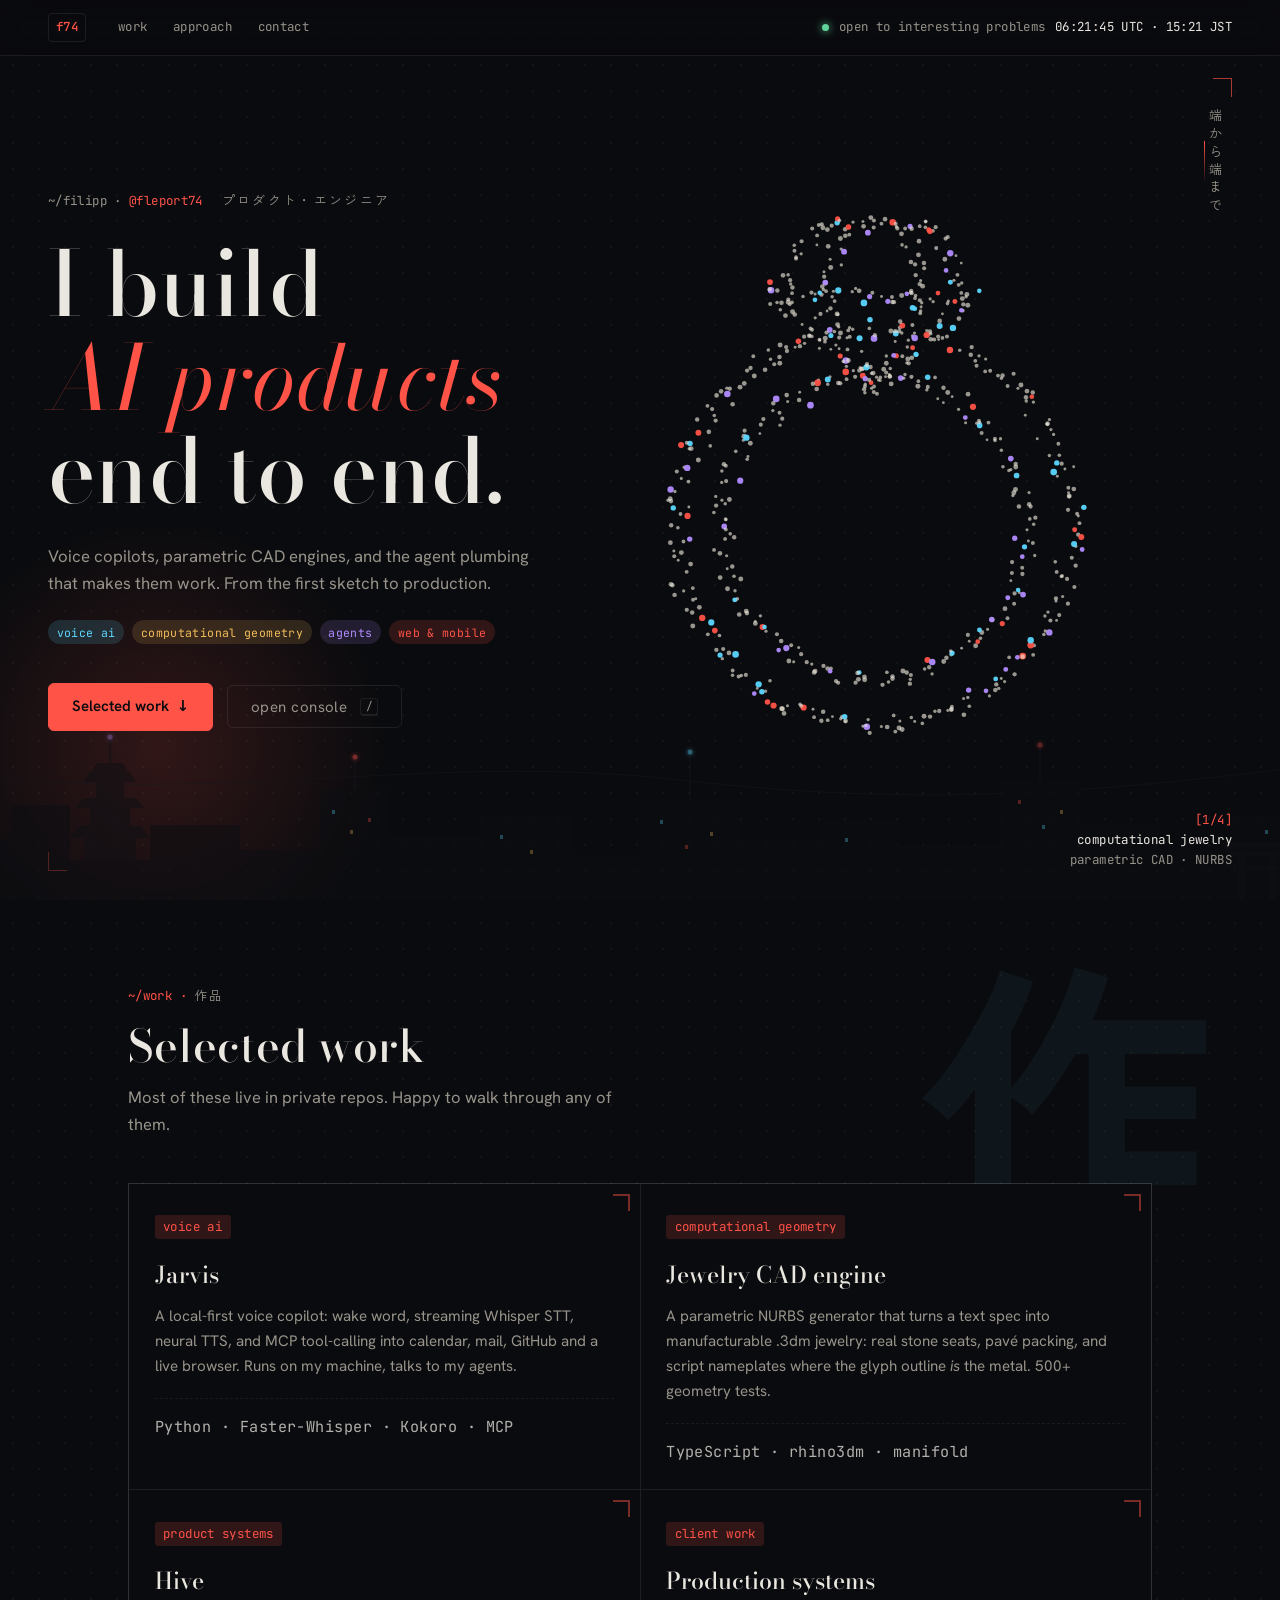
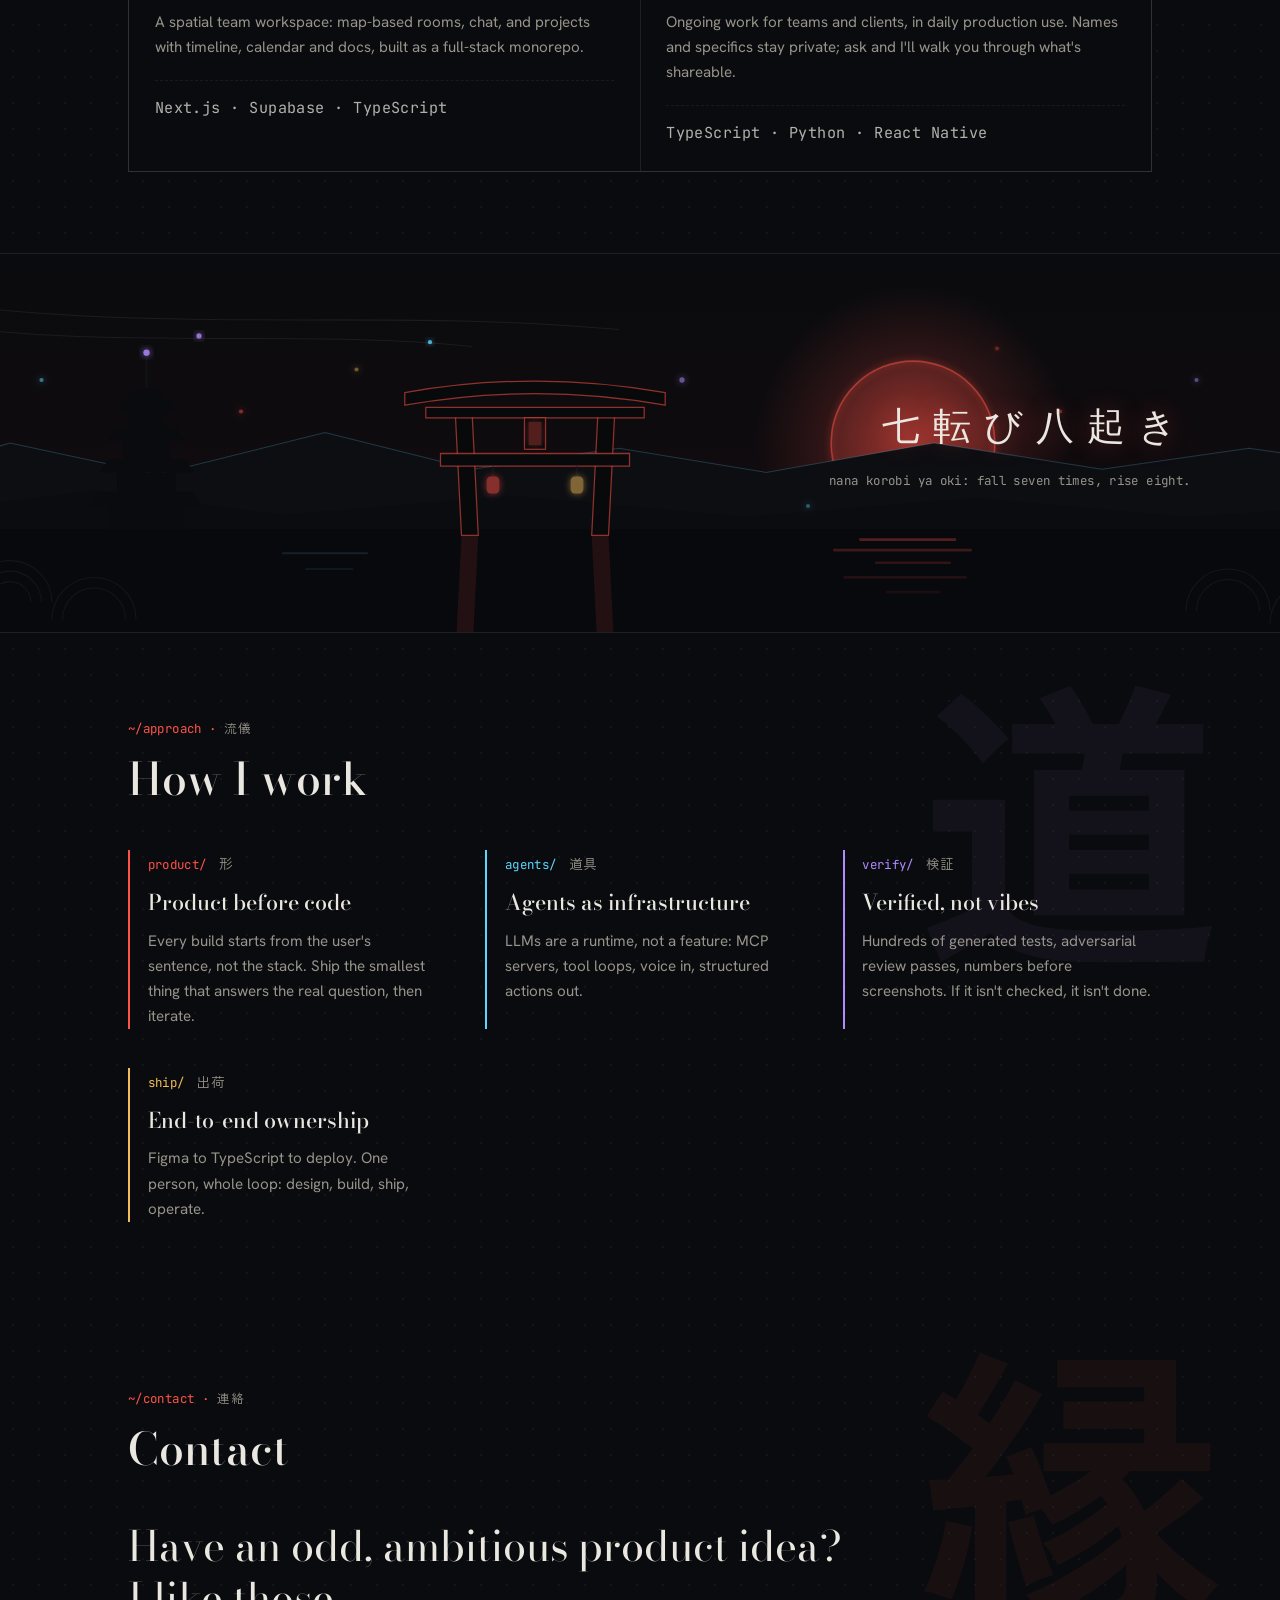
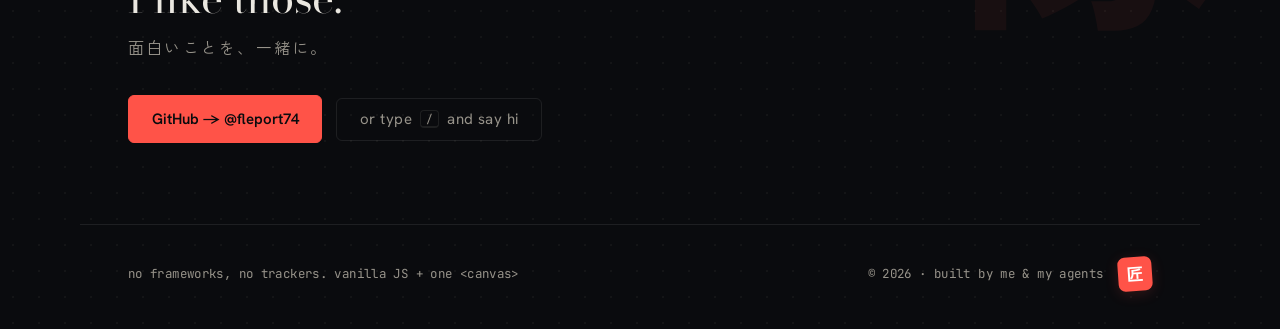
==== commit 4a53c8a7: "Add cyberpunk-temple SVG art, interlude panel, and layout polish Hand-authored torii scene and city " ====
--- a/index.html
+++ b/index.html
@@ -36,6 +36,7 @@
     <!-- ============ HERO ============ -->
     <section class="hero">
       <div class="sun" aria-hidden="true"></div>
+      <div class="hero-skyline" aria-hidden="true"></div>
       <canvas id="hero-canvas" aria-hidden="true"></canvas>
       <span class="v-label jp" lang="ja" aria-hidden="true">端から端まで</span>
       <div class="hero-inner">
@@ -46,8 +47,14 @@
           Voice copilots, parametric CAD engines, and the agent plumbing
           that makes them work. From the first sketch to production.
         </p>
+        <p class="domains mono">
+          <span class="chip" data-hue="cyan">voice ai</span>
+          <span class="chip" data-hue="gold">computational geometry</span>
+          <span class="chip" data-hue="violet">agents</span>
+          <span class="chip" data-hue="shu">web &amp; mobile</span>
+        </p>
         <div class="hero-cta">
-          <a class="btn" href="#work">Selected work</a>
+          <a class="btn" href="#work">Selected work <span class="arr" aria-hidden="true">↓</span></a>
           <button class="btn ghost mono" id="open-console" type="button">open console&nbsp;<kbd>/</kbd></button>
         </div>
       </div>
@@ -105,6 +112,12 @@
         </article>
 
       </div>
+    </section>
+
+    <!-- ============ INTERLUDE ============ -->
+    <section class="interlude">
+      <p class="interlude-quote jp reveal" lang="ja">七転び八起き</p>
+      <p class="interlude-gloss mono reveal">nana korobi ya oki: fall seven times, rise eight.</p>
     </section>
 
     <!-- ============ APPROACH ============ -->
--- a/styles.css
+++ b/styles.css
@@ -193,6 +193,21 @@
   pointer-events: none;
 }
 
+/* cyberpunk-temple skyline along the hero horizon */
+.hero-skyline {
+  position: absolute;
+  left: 0;
+  right: 0;
+  bottom: 0;
+  height: 240px;
+  z-index: 1;
+  background: url("art/skyline.svg") bottom center / cover no-repeat;
+  opacity: 0.55;
+  pointer-events: none;
+  -webkit-mask-image: linear-gradient(transparent, #000 40%);
+  mask-image: linear-gradient(transparent, #000 40%);
+}
+
 #hero-canvas {
   position: absolute;
   inset: 0;
@@ -249,9 +264,24 @@
 
 .lede {
   margin-top: 1.6rem;
-  max-width: 470px;
+  max-width: 490px;
   color: var(--dim);
   font-size: 1.05rem;
+}
+
+/* domain chips: quick colorful scan of what I do */
+.domains {
+  margin-top: 1.4rem;
+  display: flex;
+  flex-wrap: wrap;
+  gap: 0.5rem;
+}
+.chip {
+  color: var(--hue, var(--accent));
+  background: var(--hue-soft, var(--accent-soft));
+  padding: 0.22em 0.75em;
+  border-radius: 999px;
+  font-size: 0.72rem;
 }
 
 .hero-cta {
@@ -262,39 +292,47 @@
   align-items: center;
 }
 
+/* primary: filled hinomaru red; inverts to outline on hover */
 .btn {
   display: inline-flex;
   align-items: center;
-  gap: 0.5em;
+  gap: 0.55em;
   font-family: var(--font-body);
-  font-size: 0.92rem;
-  font-weight: 500;
-  color: var(--accent);
-  background: transparent;
+  font-size: 0.94rem;
+  font-weight: 600;
+  color: #0a0b0e;
+  background: var(--accent);
   border: 1px solid var(--accent);
-  border-radius: 4px;
-  padding: 0.65em 1.3em;
+  border-radius: 6px;
+  padding: 0.7em 1.5em;
   cursor: pointer;
   transition: background 0.25s, color 0.25s, border-color 0.25s,
               transform 0.25s, box-shadow 0.25s;
 }
 .btn:hover {
-  background: var(--accent);
-  color: #0a0b0e;
+  background: transparent;
+  color: var(--accent);
   transform: translateY(-2px);
-  box-shadow: 0 8px 22px var(--accent-soft);
-}
-.btn:hover kbd { color: #0a0b0e; border-color: rgba(10,11,14,0.4); }
+  box-shadow: 0 8px 24px var(--accent-soft);
+}
+
+.btn .arr {
+  display: inline-block;
+  transition: transform 0.25s;
+}
+.btn:hover .arr { transform: translateY(3px); }
 
 .btn.ghost {
-  color: var(--dim);
+  font-weight: 400;
+  color: var(--dim);
+  background: transparent;
   border-color: var(--hairline);
 }
 .btn.ghost:hover {
-  background: transparent;
   color: var(--text);
-  border-color: var(--dim);
+  border-color: var(--accent);
   box-shadow: none;
+  transform: translateY(-2px);
 }
 .btn.ghost:hover kbd { color: var(--text); border-color: var(--dim); }
 
@@ -378,6 +416,12 @@
   .grid { grid-template-columns: 1fr; }
 }
 
+/* hue mapping shared by cards, chips, and any [data-hue] element */
+[data-hue="cyan"] { --hue: var(--cyan); --hue-soft: var(--cyan-soft); }
+[data-hue="gold"] { --hue: var(--gold); --hue-soft: var(--gold-soft); }
+[data-hue="violet"] { --hue: var(--violet); --hue-soft: var(--violet-soft); }
+[data-hue="shu"] { --hue: var(--accent); --hue-soft: var(--accent-soft); }
+
 .card {
   position: relative;
   background: var(--bg);
@@ -387,10 +431,6 @@
   --hue: var(--accent);
   --hue-soft: var(--accent-soft);
 }
-.card[data-hue="cyan"] { --hue: var(--cyan); --hue-soft: var(--cyan-soft); }
-.card[data-hue="gold"] { --hue: var(--gold); --hue-soft: var(--gold-soft); }
-.card[data-hue="violet"] { --hue: var(--violet); --hue-soft: var(--violet-soft); }
-.card[data-hue="shu"] { --hue: var(--accent); --hue-soft: var(--accent-soft); }
 
 .card:hover { transform: translateY(-3px) rotate(-0.4deg); }
 
@@ -445,10 +485,40 @@
 .card p { color: var(--dim); font-size: 0.95rem; }
 
 .card .tech {
-  margin-top: 1.1rem;
+  margin-top: 1.2rem;
+  padding-top: 0.9rem;
+  border-top: 1px dashed var(--hairline);
   color: var(--text);
   opacity: 0.75;
 }
+
+/* ---------- interlude: torii scene ---------- */
+.interlude {
+  position: relative;
+  display: flex;
+  flex-direction: column;
+  align-items: flex-end;
+  justify-content: center;
+  gap: 0.9rem;
+  min-height: 380px;
+  padding: 3rem clamp(1.5rem, 7vw, 6rem) 3rem 1.5rem;
+  text-align: right;
+  border-top: 1px solid var(--hairline);
+  border-bottom: 1px solid var(--hairline);
+  background: url("art/torii.svg") center / cover no-repeat, var(--bg);
+  overflow: hidden;
+}
+
+.interlude-quote {
+  font-size: clamp(1.6rem, 3.4vw, 2.4rem);
+  font-weight: 500;
+  letter-spacing: 0.34em;
+  text-indent: 0.34em;
+  color: var(--text);
+  text-shadow: 0 0 26px rgba(255, 83, 72, 0.4);
+}
+
+.interlude-gloss { color: var(--dim); }
 
 /* ---------- principles ---------- */
 .principles {
@@ -456,6 +526,14 @@
   grid-template-columns: repeat(auto-fit, minmax(280px, 1fr));
   gap: 2.4rem 3rem;
 }
+
+.principle {
+  padding-left: 1.1rem;
+  border-left: 2px solid var(--accent);
+}
+.principle:nth-child(2) { border-left-color: var(--cyan); }
+.principle:nth-child(3) { border-left-color: var(--violet); }
+.principle:nth-child(4) { border-left-color: var(--gold); }
 
 .p-slug { color: var(--accent); }
 .principle:nth-child(2) .p-slug { color: var(--cyan); }
@@ -647,4 +725,9 @@
     text-align: left;
     bottom: 1.4rem;
   }
-}
+
+  .hero-skyline { opacity: 0.3; height: 180px; }
+
+  .interlude { min-height: 280px; }
+  .interlude-quote { letter-spacing: 0.2em; text-indent: 0.2em; }
+}
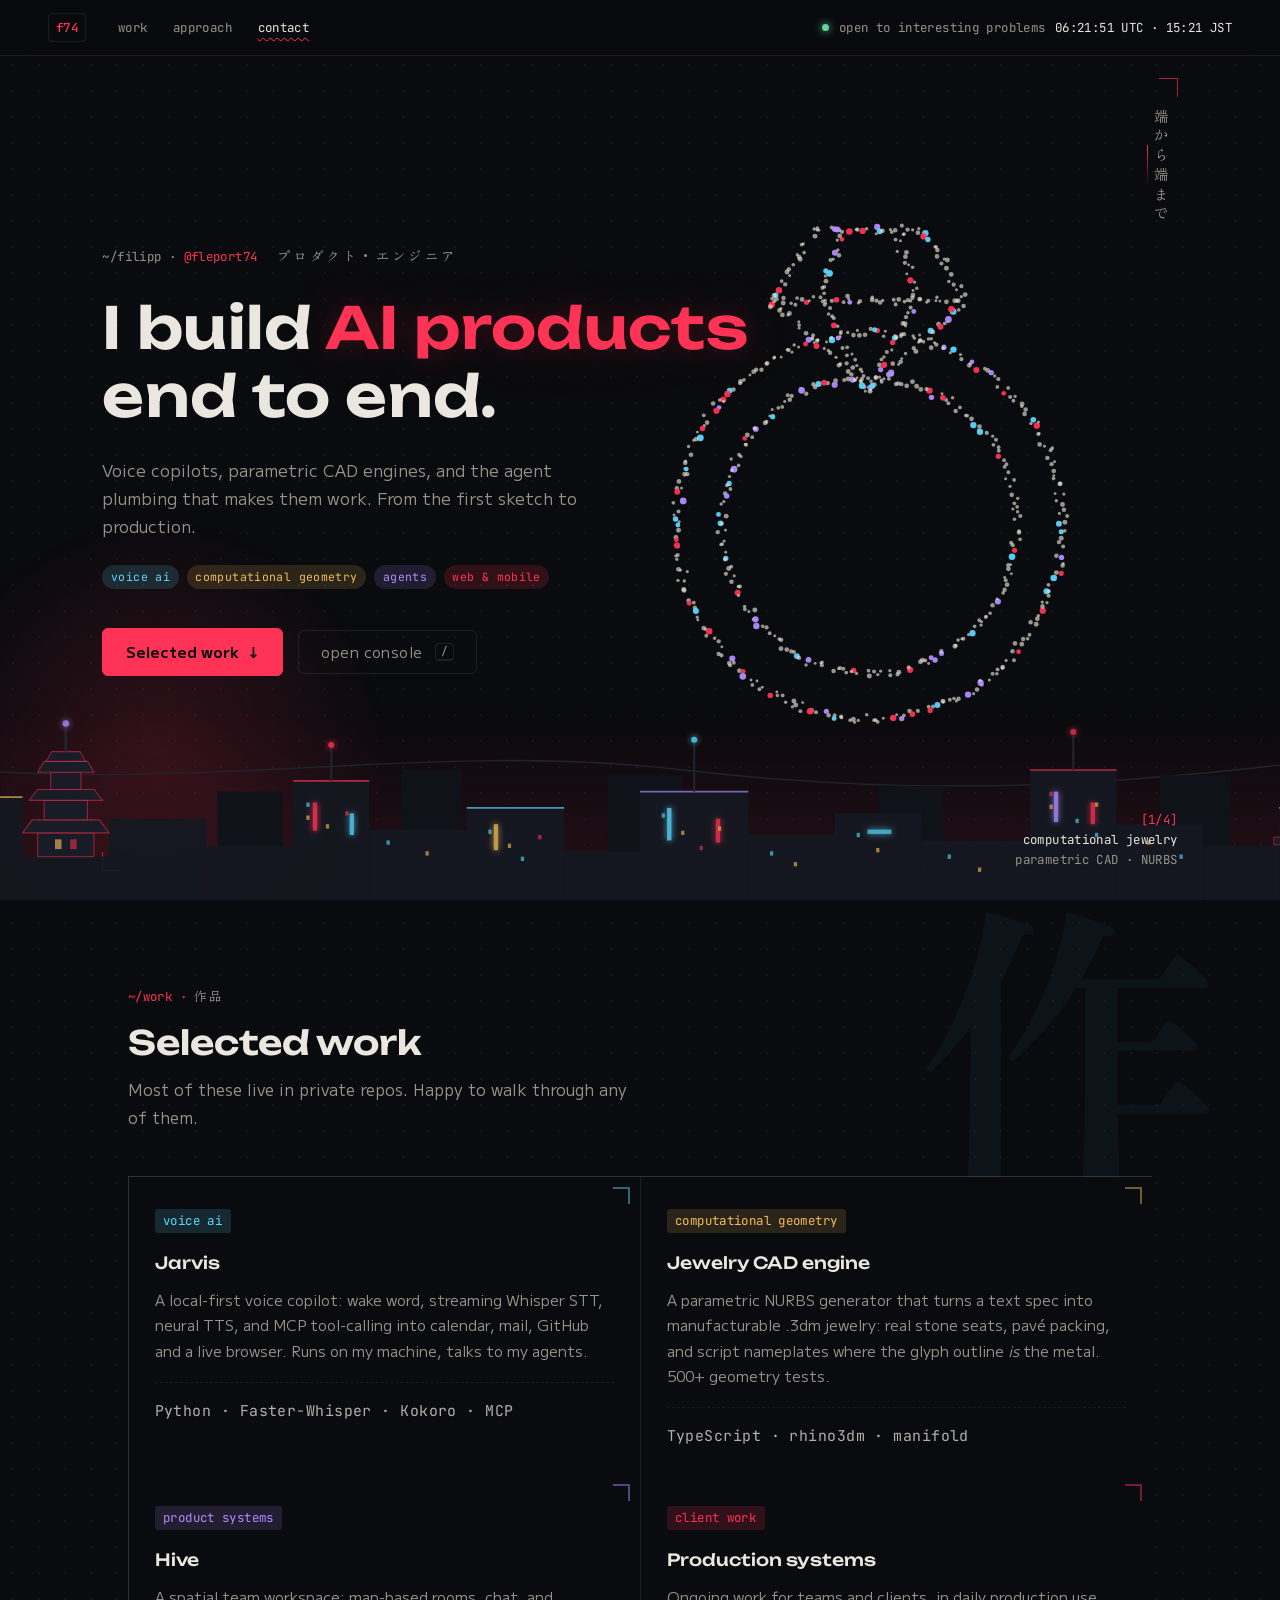
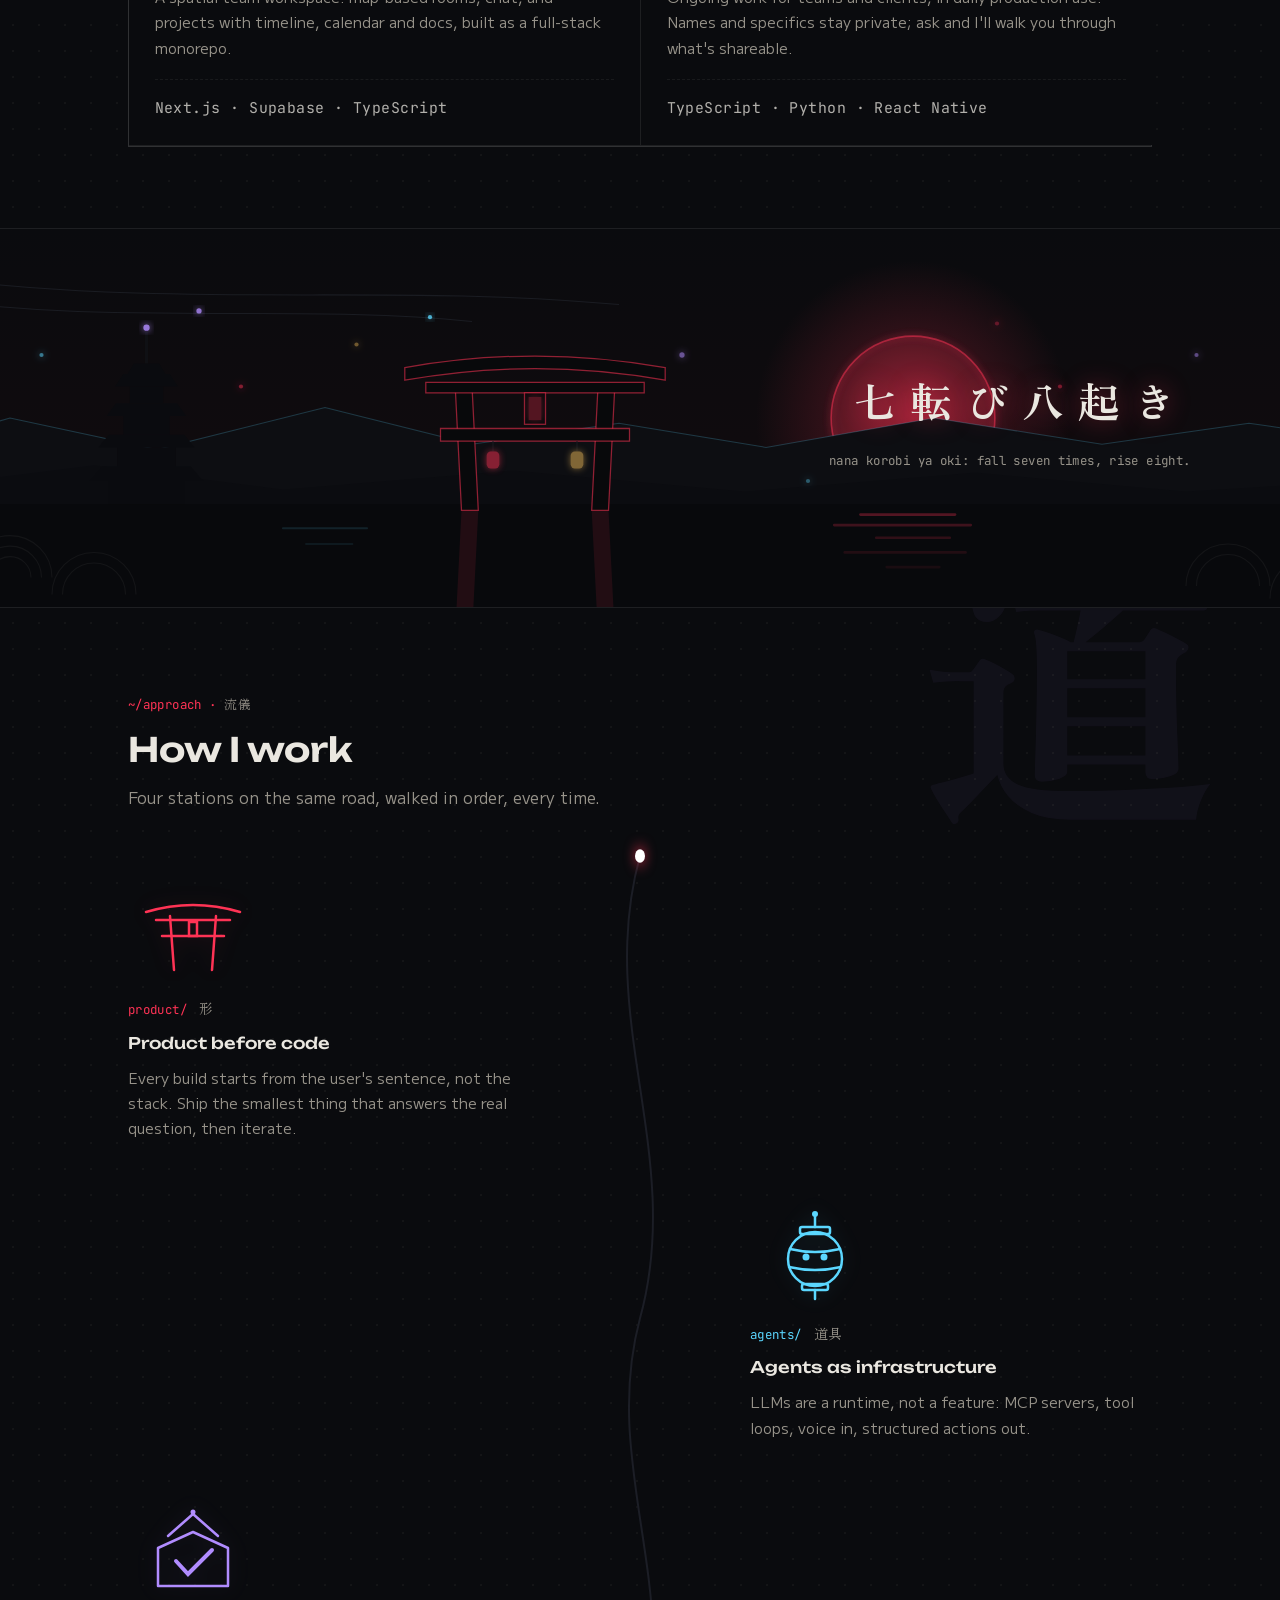
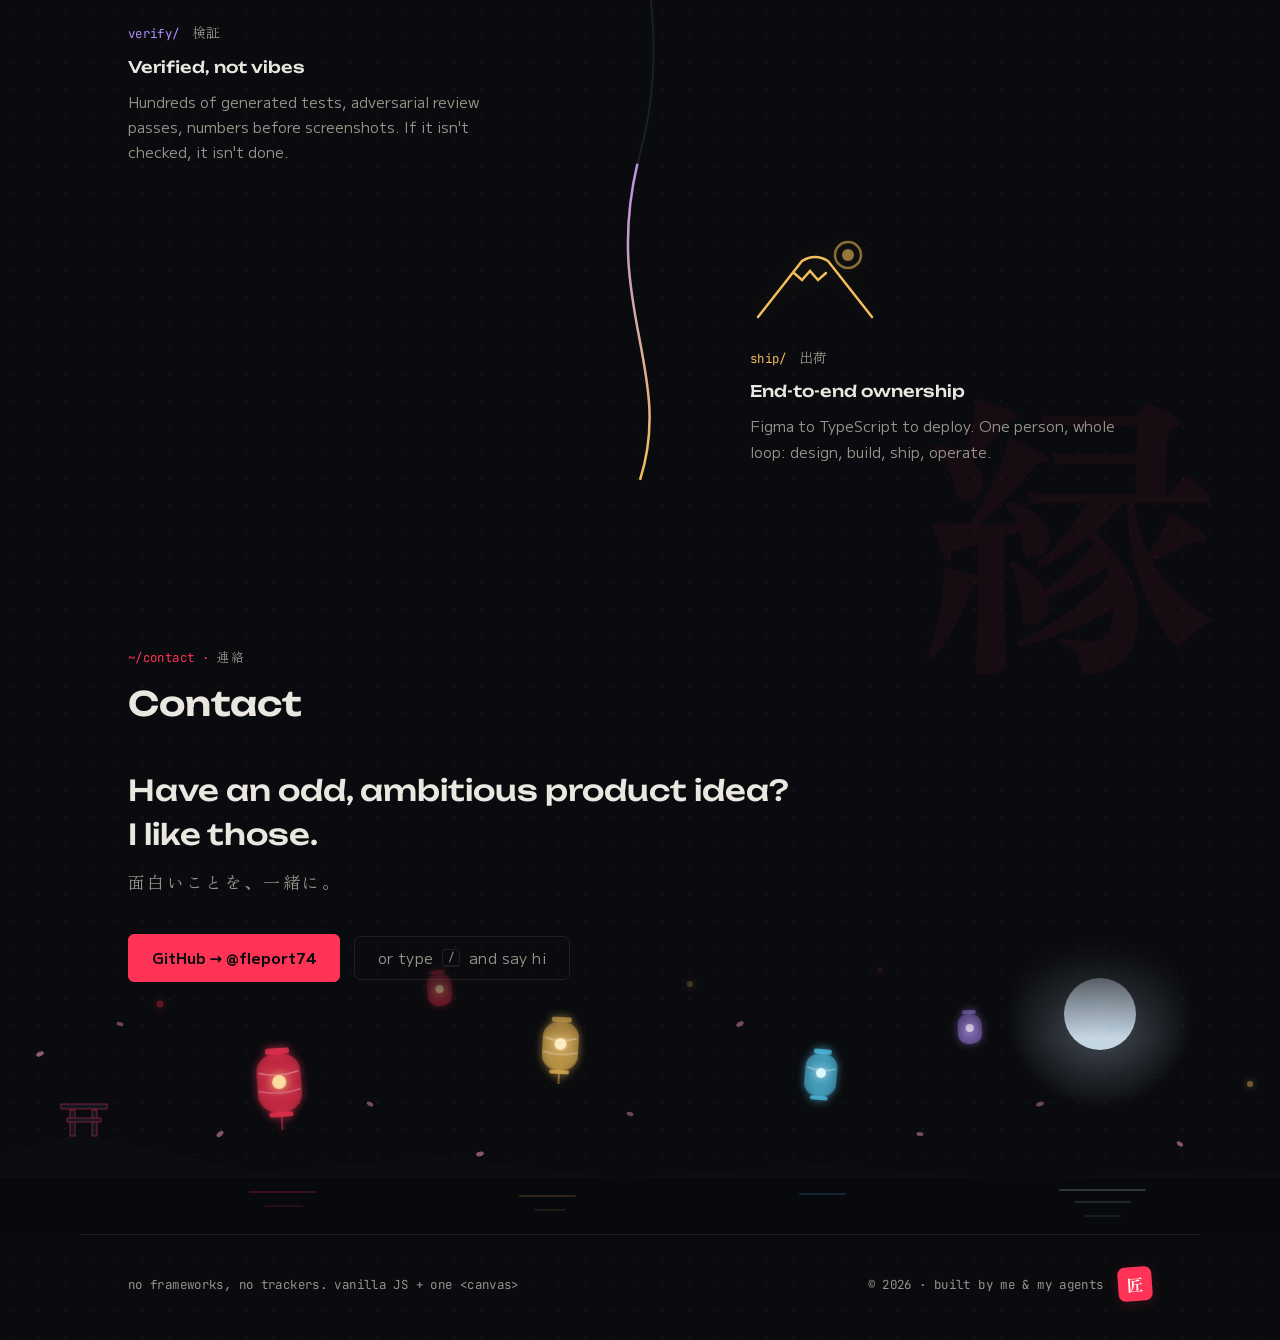
==== commit afa92fa8: "Interactivity pass: journey section, scroll effects, new type system, brighter art Unbounded + M PLU" ====
--- a/index.html
+++ b/index.html
@@ -12,7 +12,7 @@
   <link rel="icon" type="image/svg+xml" href="favicon.svg">
   <link rel="preconnect" href="https://fonts.googleapis.com">
   <link rel="preconnect" href="https://fonts.gstatic.com" crossorigin>
-  <link href="https://fonts.googleapis.com/css2?family=Bodoni+Moda:ital,opsz,wght@0,6..96,400;0,6..96,500;0,6..96,600;1,6..96,400;1,6..96,500&family=Hanken+Grotesk:wght@400;500&family=JetBrains+Mono:wght@400;500&family=Zen+Kaku+Gothic+New:wght@400;500;700&display=swap" rel="stylesheet">
+  <link href="https://fonts.googleapis.com/css2?family=Unbounded:wght@400;500;600&family=M+PLUS+1:wght@400;500;700&family=Zen+Old+Mincho:wght@400;700&family=JetBrains+Mono:wght@400;500&display=swap" rel="stylesheet">
   <link rel="stylesheet" href="styles.css">
 </head>
 <body>
@@ -30,6 +30,7 @@
       <span id="clock" aria-label="current time"></span>
     </div>
   </header>
+  <div class="progress" id="progress" aria-hidden="true"></div>
 
   <main id="top">
 
@@ -40,20 +41,20 @@
       <canvas id="hero-canvas" aria-hidden="true"></canvas>
       <span class="v-label jp" lang="ja" aria-hidden="true">端から端まで</span>
       <div class="hero-inner">
-        <p class="eyebrow mono">~/filipp · <a href="https://github.com/fleport74">@fleport74</a>
+        <p class="eyebrow mono reveal">~/filipp · <a href="https://github.com/fleport74">@fleport74</a>
           <span class="jp eyebrow-jp" lang="ja">プロダクト・エンジニア</span></p>
-        <h1>I build <em class="accent">AI&nbsp;products</em><br>end to end.</h1>
-        <p class="lede">
+        <h1 class="reveal">I build <em class="accent">AI&nbsp;products</em><br>end to end.</h1>
+        <p class="lede reveal">
           Voice copilots, parametric CAD engines, and the agent plumbing
           that makes them work. From the first sketch to production.
         </p>
-        <p class="domains mono">
+        <p class="domains mono reveal">
           <span class="chip" data-hue="cyan">voice ai</span>
           <span class="chip" data-hue="gold">computational geometry</span>
           <span class="chip" data-hue="violet">agents</span>
           <span class="chip" data-hue="shu">web &amp; mobile</span>
         </p>
-        <div class="hero-cta">
+        <div class="hero-cta reveal">
           <a class="btn" href="#work">Selected work <span class="arr" aria-hidden="true">↓</span></a>
           <button class="btn ghost mono" id="open-console" type="button">open console&nbsp;<kbd>/</kbd></button>
         </div>
@@ -68,7 +69,7 @@
 
     <!-- ============ WORK ============ -->
     <section class="section" id="work">
-      <span class="kanji-mark" lang="ja" aria-hidden="true">作</span>
+      <span class="kanji-mark jp" lang="ja" aria-hidden="true" data-parallax="-0.06">作</span>
       <div class="section-head reveal">
         <span class="section-path mono">~/work · <span class="jp" lang="ja">作品</span></span>
         <h2>Selected work</h2>
@@ -120,44 +121,107 @@
       <p class="interlude-gloss mono reveal">nana korobi ya oki: fall seven times, rise eight.</p>
     </section>
 
-    <!-- ============ APPROACH ============ -->
+    <!-- ============ APPROACH: the way ============ -->
     <section class="section" id="approach">
-      <span class="kanji-mark" lang="ja" aria-hidden="true">道</span>
+      <span class="kanji-mark jp" lang="ja" aria-hidden="true" data-parallax="-0.06">道</span>
       <div class="section-head reveal">
         <span class="section-path mono">~/approach · <span class="jp" lang="ja">流儀</span></span>
         <h2>How I work</h2>
-      </div>
-      <div class="principles">
-        <div class="principle reveal">
-          <span class="mono p-slug">product/ <span class="jp jp-gloss" lang="ja">形</span></span>
-          <h3>Product before code</h3>
-          <p>Every build starts from the user's sentence, not the stack.
-             Ship the smallest thing that answers the real question, then iterate.</p>
-        </div>
-        <div class="principle reveal">
-          <span class="mono p-slug">agents/ <span class="jp jp-gloss" lang="ja">道具</span></span>
-          <h3>Agents as infrastructure</h3>
-          <p>LLMs are a runtime, not a feature: MCP servers, tool loops,
-             voice in, structured actions out.</p>
-        </div>
-        <div class="principle reveal">
-          <span class="mono p-slug">verify/ <span class="jp jp-gloss" lang="ja">検証</span></span>
-          <h3>Verified, not vibes</h3>
-          <p>Hundreds of generated tests, adversarial review passes, numbers
-             before screenshots. If it isn't checked, it isn't done.</p>
-        </div>
-        <div class="principle reveal">
-          <span class="mono p-slug">ship/ <span class="jp jp-gloss" lang="ja">出荷</span></span>
-          <h3>End-to-end ownership</h3>
-          <p>Figma to TypeScript to deploy. One person, whole loop:
-             design, build, ship, operate.</p>
+        <p class="dim">Four stations on the same road, walked in order, every time.</p>
+      </div>
+
+      <div class="journey" id="journey">
+        <svg class="journey-svg" viewBox="0 0 140 900" preserveAspectRatio="none" aria-hidden="true">
+          <defs>
+            <linearGradient id="way" x1="0" y1="0" x2="0" y2="1">
+              <stop offset="0%" stop-color="#ff3355"/>
+              <stop offset="35%" stop-color="#5bd7ff"/>
+              <stop offset="70%" stop-color="#b18cff"/>
+              <stop offset="100%" stop-color="#f2bd5a"/>
+            </linearGradient>
+          </defs>
+          <path id="journey-track" d="M70,0 C25,120 115,220 70,340 C30,450 115,540 70,660 C30,770 105,820 70,900"
+                fill="none" stroke="#1c1e26" stroke-width="2" vector-effect="non-scaling-stroke"/>
+          <path id="journey-path" d="M70,0 C25,120 115,220 70,340 C30,450 115,540 70,660 C30,770 105,820 70,900"
+                fill="none" stroke="url(#way)" stroke-width="2.5" vector-effect="non-scaling-stroke"/>
+          <circle id="journey-dot" r="5" cx="70" cy="0" fill="#fff"/>
+        </svg>
+
+        <div class="stations">
+
+          <div class="station reveal" data-hue="shu">
+            <svg class="station-scene" viewBox="0 0 130 100" aria-hidden="true"
+                 fill="none" stroke="currentColor" stroke-width="2.5" stroke-linecap="round">
+              <path d="M18,32 Q65,18 112,32"/>
+              <line x1="28" y1="40" x2="102" y2="40"/>
+              <line x1="42" y1="36" x2="46" y2="90"/>
+              <line x1="88" y1="36" x2="84" y2="90"/>
+              <line x1="34" y1="56" x2="96" y2="56"/>
+              <rect x="61" y="42" width="8" height="14"/>
+            </svg>
+            <span class="mono p-slug">product/ <span class="jp jp-gloss" lang="ja">形</span></span>
+            <h3>Product before code</h3>
+            <p>Every build starts from the user's sentence, not the stack.
+               Ship the smallest thing that answers the real question, then iterate.</p>
+          </div>
+
+          <div class="station reveal" data-hue="cyan">
+            <svg class="station-scene" viewBox="0 0 130 100" aria-hidden="true"
+                 fill="none" stroke="currentColor" stroke-width="2.5" stroke-linecap="round">
+              <line x1="65" y1="12" x2="65" y2="22"/>
+              <circle cx="65" cy="9" r="3" fill="currentColor" stroke="none"/>
+              <rect x="50" y="22" width="30" height="7" rx="2"/>
+              <ellipse cx="65" cy="54" rx="27" ry="27"/>
+              <path d="M40,44 Q65,50 90,44"/>
+              <path d="M39,62 Q65,68 91,62"/>
+              <circle cx="56" cy="52" r="3.5" fill="currentColor" stroke="none"/>
+              <circle cx="74" cy="52" r="3.5" fill="currentColor" stroke="none"/>
+              <rect x="52" y="79" width="26" height="6" rx="2"/>
+              <line x1="65" y1="85" x2="65" y2="94"/>
+            </svg>
+            <span class="mono p-slug">agents/ <span class="jp jp-gloss" lang="ja">道具</span></span>
+            <h3>Agents as infrastructure</h3>
+            <p>LLMs are a runtime, not a feature: MCP servers, tool loops,
+               voice in, structured actions out.</p>
+          </div>
+
+          <div class="station reveal" data-hue="violet">
+            <svg class="station-scene" viewBox="0 0 130 100" aria-hidden="true"
+                 fill="none" stroke="currentColor" stroke-width="2.5" stroke-linecap="round">
+              <circle cx="65" cy="8" r="2.5" fill="currentColor" stroke="none"/>
+              <line x1="65" y1="10" x2="40" y2="32"/>
+              <line x1="65" y1="10" x2="90" y2="32"/>
+              <path d="M30,44 L65,28 L100,44 L100,82 L30,82 Z" stroke-linejoin="round"/>
+              <path d="M48,57 L60,70 L84,46" stroke-width="4"/>
+            </svg>
+            <span class="mono p-slug">verify/ <span class="jp jp-gloss" lang="ja">検証</span></span>
+            <h3>Verified, not vibes</h3>
+            <p>Hundreds of generated tests, adversarial review passes, numbers
+               before screenshots. If it isn't checked, it isn't done.</p>
+          </div>
+
+          <div class="station reveal" data-hue="gold">
+            <svg class="station-scene" viewBox="0 0 130 100" aria-hidden="true"
+                 fill="none" stroke="currentColor" stroke-width="2.5" stroke-linecap="round">
+              <circle cx="98" cy="26" r="13" opacity="0.55"/>
+              <circle cx="98" cy="26" r="6" fill="currentColor" stroke="none" opacity="0.6"/>
+              <path d="M8,88 L52,32 Q65,24 78,32 L122,88" stroke-linejoin="round"/>
+              <path d="M44,44 L52,51 L60,42 L68,51 L76,44"/>
+            </svg>
+            <span class="mono p-slug">ship/ <span class="jp jp-gloss" lang="ja">出荷</span></span>
+            <h3>End-to-end ownership</h3>
+            <p>Figma to TypeScript to deploy. One person, whole loop:
+               design, build, ship, operate.</p>
+          </div>
+
         </div>
       </div>
     </section>
 
     <!-- ============ CONTACT ============ -->
     <section class="section contact" id="contact">
-      <span class="kanji-mark" lang="ja" aria-hidden="true">縁</span>
+      <span class="kanji-mark jp" lang="ja" aria-hidden="true" data-parallax="-0.06">縁</span>
+      <div class="contact-art" aria-hidden="true"></div>
       <div class="section-head reveal">
         <span class="section-path mono">~/contact · <span class="jp" lang="ja">連絡</span></span>
         <h2>Contact</h2>
--- a/styles.css
+++ b/styles.css
@@ -1,7 +1,7 @@
 /* ============================================================
    fleport74.github.io — neo-Japanese futurist dark theme
-   Fonts: Bodoni Moda (display) · Hanken Grotesk (body)
-          JetBrains Mono (labels) · Zen Kaku Gothic New (Japanese)
+   Fonts: Unbounded (display) · M PLUS 1 (body)
+          JetBrains Mono (labels) · Zen Old Mincho (Japanese)
    ============================================================ */
 
 :root {
@@ -11,9 +11,9 @@
   --dim: #97938a;
   --hairline: rgba(234, 231, 224, 0.09);
 
-  /* shu (vermillion) is the primary accent; terminal can switch it */
-  --accent: #ff5348;
-  --accent-soft: rgba(255, 83, 72, 0.16);
+  /* neon crimson is the primary accent; terminal can switch it */
+  --accent: #ff3355;
+  --accent-soft: rgba(255, 51, 85, 0.16);
   --cyan: #5bd7ff;
   --cyan-soft: rgba(91, 215, 255, 0.14);
   --gold: #f2bd5a;
@@ -22,10 +22,12 @@
   --violet-soft: rgba(177, 140, 255, 0.14);
   --ok: #5fd39a;
 
-  --font-display: "Bodoni Moda", "Didot", serif;
-  --font-body: "Hanken Grotesk", system-ui, sans-serif;
+  --font-display: "Unbounded", sans-serif;
+  --font-body: "M PLUS 1", system-ui, sans-serif;
   --font-mono: "JetBrains Mono", ui-monospace, monospace;
-  --font-jp: "Zen Kaku Gothic New", "Hiragino Kaku Gothic ProN", sans-serif;
+  --font-jp: "Zen Old Mincho", "Hiragino Mincho ProN", serif;
+
+  --hero-inset: clamp(2rem, 8vw, 7.5rem);
 }
 
 * { margin: 0; padding: 0; box-sizing: border-box; }
@@ -38,8 +40,8 @@
     var(--bg);
   color: var(--text);
   font-family: var(--font-body);
-  font-size: 16.5px;
-  line-height: 1.65;
+  font-size: 16px;
+  line-height: 1.7;
   -webkit-font-smoothing: antialiased;
   overflow-x: hidden;
 }
@@ -88,8 +90,16 @@
 }
 ::-webkit-scrollbar-thumb:hover { background: #33363f; }
 
+/* ---------- hue mapping shared by cards, chips, stations ----------
+   NOTE: must stay after any rule that sets --hue defaults with equal
+   specificity; consumers use var(--hue, var(--accent)) fallbacks. */
+[data-hue="cyan"] { --hue: var(--cyan); --hue-soft: var(--cyan-soft); }
+[data-hue="gold"] { --hue: var(--gold); --hue-soft: var(--gold-soft); }
+[data-hue="violet"] { --hue: var(--violet); --hue-soft: var(--violet-soft); }
+[data-hue="shu"] { --hue: var(--accent); --hue-soft: var(--accent-soft); }
+
 /* ============================================================
-   NAV
+   NAV + PROGRESS
    ============================================================ */
 .nav {
   position: fixed;
@@ -106,6 +116,19 @@
   -webkit-backdrop-filter: blur(12px);
 }
 
+.progress {
+  position: fixed;
+  top: 56px;
+  left: 0;
+  z-index: 49;
+  width: 100%;
+  height: 2px;
+  background: linear-gradient(90deg, var(--accent), var(--violet), var(--cyan));
+  transform-origin: 0 50%;
+  transform: scaleX(0);
+  pointer-events: none;
+}
+
 .monogram {
   color: var(--accent);
   font-weight: 500;
@@ -122,7 +145,8 @@
   transition: color 0.2s;
   text-underline-offset: 5px;
 }
-.nav-links a:hover {
+.nav-links a:hover,
+.nav-links a.active {
   color: var(--text);
   text-decoration: underline wavy var(--accent) 1px;
 }
@@ -154,7 +178,7 @@
   min-height: 100svh;
   display: flex;
   align-items: center;
-  padding: 80px clamp(1.2rem, 4vw, 3rem) 60px;
+  padding: 80px var(--hero-inset) 60px;
   overflow: hidden;
 }
 
@@ -170,13 +194,13 @@
 }
 .hero::before {
   top: 78px;
-  right: clamp(1.2rem, 4vw, 3rem);
+  right: var(--hero-inset);
   border-top: 1px solid var(--accent);
   border-right: 1px solid var(--accent);
 }
 .hero::after {
   bottom: 1.8rem;
-  left: clamp(1.2rem, 4vw, 3rem);
+  left: var(--hero-inset);
   border-bottom: 1px solid var(--accent);
   border-left: 1px solid var(--accent);
 }
@@ -199,13 +223,13 @@
   left: 0;
   right: 0;
   bottom: 0;
-  height: 240px;
+  height: 260px;
   z-index: 1;
   background: url("art/skyline.svg") bottom center / cover no-repeat;
-  opacity: 0.55;
+  opacity: 0.9;
   pointer-events: none;
-  -webkit-mask-image: linear-gradient(transparent, #000 40%);
-  mask-image: linear-gradient(transparent, #000 40%);
+  -webkit-mask-image: linear-gradient(transparent, #000 32%);
+  mask-image: linear-gradient(transparent, #000 32%);
 }
 
 #hero-canvas {
@@ -220,9 +244,9 @@
   position: absolute;
   z-index: 2;
   top: 108px;
-  right: clamp(1.55rem, 4.4vw, 3.35rem);
+  right: calc(var(--hero-inset) + 0.35rem);
   writing-mode: vertical-rl;
-  font-size: 0.82rem;
+  font-size: 0.9rem;
   letter-spacing: 0.38em;
   color: var(--dim);
 }
@@ -239,39 +263,39 @@
 .hero-inner {
   position: relative;
   z-index: 2;
-  max-width: 680px;
-}
-
-.eyebrow { color: var(--dim); margin-bottom: 1.6rem; }
+  max-width: 760px;
+}
+
+.eyebrow { color: var(--dim); margin-bottom: 1.7rem; }
 .eyebrow a { color: var(--accent); }
 .eyebrow a:hover { text-decoration: underline; }
-.eyebrow-jp { margin-left: 0.9em; letter-spacing: 0.18em; font-size: 0.8rem; }
+.eyebrow-jp { margin-left: 0.9em; letter-spacing: 0.18em; font-size: 0.85rem; }
 
 h1 {
   font-family: var(--font-display);
-  font-weight: 500;
-  font-size: clamp(2.9rem, 8vw, 5.6rem);
-  line-height: 1.04;
+  font-weight: 600;
+  font-size: clamp(1.9rem, 4.5vw, 3.6rem);
+  line-height: 1.18;
   letter-spacing: 0.005em;
 }
 
-/* hinomaru-red headline accent */
+/* neon crimson headline accent */
 h1 em.accent {
-  font-style: italic;
-  font-weight: 400;
+  font-style: normal;
   color: var(--accent);
+  text-shadow: 0 0 26px var(--accent-soft), 0 0 60px var(--accent-soft);
 }
 
 .lede {
-  margin-top: 1.6rem;
-  max-width: 490px;
-  color: var(--dim);
-  font-size: 1.05rem;
+  margin-top: 1.7rem;
+  max-width: 500px;
+  color: var(--dim);
+  font-size: 1.02rem;
 }
 
 /* domain chips: quick colorful scan of what I do */
 .domains {
-  margin-top: 1.4rem;
+  margin-top: 1.5rem;
   display: flex;
   flex-wrap: wrap;
   gap: 0.5rem;
@@ -282,7 +306,9 @@
   padding: 0.22em 0.75em;
   border-radius: 999px;
   font-size: 0.72rem;
-}
+  transition: transform 0.2s;
+}
+.chip:hover { transform: translateY(-2px); }
 
 .hero-cta {
   margin-top: 2.4rem;
@@ -292,14 +318,14 @@
   align-items: center;
 }
 
-/* primary: filled hinomaru red; inverts to outline on hover */
+/* primary: filled neon crimson; inverts to outline on hover */
 .btn {
   display: inline-flex;
   align-items: center;
   gap: 0.55em;
   font-family: var(--font-body);
   font-size: 0.94rem;
-  font-weight: 600;
+  font-weight: 700;
   color: #0a0b0e;
   background: var(--accent);
   border: 1px solid var(--accent);
@@ -340,7 +366,7 @@
 .shape-caption {
   position: absolute;
   z-index: 2;
-  right: clamp(1.2rem, 4vw, 3rem);
+  right: var(--hero-inset);
   bottom: 2rem;
   display: flex;
   flex-direction: column;
@@ -374,12 +400,12 @@
   z-index: -1;
   top: 4%;
   right: -2%;
-  font-family: var(--font-jp);
   font-weight: 700;
   font-size: clamp(11rem, 24vw, 19rem);
   line-height: 1;
   pointer-events: none;
   user-select: none;
+  will-change: transform;
 }
 #work .kanji-mark { color: var(--cyan); opacity: 0.05; }
 #approach .kanji-mark { color: var(--violet); opacity: 0.05; }
@@ -396,12 +422,12 @@
 
 h2 {
   font-family: var(--font-display);
-  font-weight: 500;
-  font-size: clamp(1.9rem, 4vw, 2.8rem);
-  line-height: 1.15;
-}
-
-.section-head .dim { margin-top: 0.7rem; max-width: 520px; }
+  font-weight: 600;
+  font-size: clamp(1.4rem, 3vw, 2.1rem);
+  line-height: 1.25;
+}
+
+.section-head .dim { margin-top: 0.8rem; max-width: 520px; }
 
 /* ---------- work grid ---------- */
 .grid {
@@ -416,23 +442,14 @@
   .grid { grid-template-columns: 1fr; }
 }
 
-/* hue mapping shared by cards, chips, and any [data-hue] element */
-[data-hue="cyan"] { --hue: var(--cyan); --hue-soft: var(--cyan-soft); }
-[data-hue="gold"] { --hue: var(--gold); --hue-soft: var(--gold-soft); }
-[data-hue="violet"] { --hue: var(--violet); --hue-soft: var(--violet-soft); }
-[data-hue="shu"] { --hue: var(--accent); --hue-soft: var(--accent-soft); }
-
 .card {
   position: relative;
   background: var(--bg);
   padding: 1.8rem 1.6rem 1.6rem;
   overflow: hidden;
-  transition: transform 0.3s;
-  --hue: var(--accent);
-  --hue-soft: var(--accent-soft);
-}
-
-.card:hover { transform: translateY(-3px) rotate(-0.4deg); }
+  transition: transform 0.18s ease-out;
+  will-change: transform;
+}
 
 /* mouse-follow highlight, driven by --mx/--my set in JS */
 .card::before {
@@ -441,7 +458,7 @@
   inset: 0;
   background: radial-gradient(
     420px circle at var(--mx, 50%) var(--my, 0%),
-    var(--hue-soft),
+    var(--hue-soft, var(--accent-soft)),
     transparent 65%
   );
   opacity: 0;
@@ -458,8 +475,8 @@
   right: 10px;
   width: 15px;
   height: 15px;
-  border-top: 2px solid var(--hue);
-  border-right: 2px solid var(--hue);
+  border-top: 2px solid var(--hue, var(--accent));
+  border-right: 2px solid var(--hue, var(--accent));
   opacity: 0.45;
   transform-origin: top right;
   transition: opacity 0.3s, transform 0.3s;
@@ -468,8 +485,8 @@
 .card:hover::after { opacity: 1; transform: scale(1.3); }
 
 .tag {
-  color: var(--hue);
-  background: var(--hue-soft);
+  color: var(--hue, var(--accent));
+  background: var(--hue-soft, var(--accent-soft));
   border: 1px solid transparent;
   border-radius: 3px;
   padding: 0.2em 0.6em;
@@ -478,11 +495,11 @@
 .card h3 {
   font-family: var(--font-display);
   font-weight: 500;
-  font-size: 1.45rem;
+  font-size: 1.05rem;
   margin: 1rem 0 0.6rem;
 }
 
-.card p { color: var(--dim); font-size: 0.95rem; }
+.card p { color: var(--dim); font-size: 0.93rem; }
 
 .card .tech {
   margin-top: 1.2rem;
@@ -510,61 +527,110 @@
 }
 
 .interlude-quote {
-  font-size: clamp(1.6rem, 3.4vw, 2.4rem);
-  font-weight: 500;
+  font-size: clamp(1.7rem, 3.6vw, 2.6rem);
+  font-weight: 700;
   letter-spacing: 0.34em;
   text-indent: 0.34em;
   color: var(--text);
-  text-shadow: 0 0 26px rgba(255, 83, 72, 0.4);
+  text-shadow: 0 0 26px rgba(255, 51, 85, 0.45);
 }
 
 .interlude-gloss { color: var(--dim); }
 
-/* ---------- principles ---------- */
-.principles {
-  display: grid;
-  grid-template-columns: repeat(auto-fit, minmax(280px, 1fr));
-  gap: 2.4rem 3rem;
-}
-
-.principle {
-  padding-left: 1.1rem;
-  border-left: 2px solid var(--accent);
-}
-.principle:nth-child(2) { border-left-color: var(--cyan); }
-.principle:nth-child(3) { border-left-color: var(--violet); }
-.principle:nth-child(4) { border-left-color: var(--gold); }
-
-.p-slug { color: var(--accent); }
-.principle:nth-child(2) .p-slug { color: var(--cyan); }
-.principle:nth-child(3) .p-slug { color: var(--violet); }
-.principle:nth-child(4) .p-slug { color: var(--gold); }
-
+/* ---------- approach: the way (journey) ---------- */
+.journey { position: relative; padding: 1.5rem 0 1rem; }
+
+.journey-svg {
+  position: absolute;
+  left: 50%;
+  top: 0;
+  height: 100%;
+  width: 140px;
+  transform: translateX(-50%);
+  overflow: visible;
+}
+
+#journey-dot {
+  filter: drop-shadow(0 0 6px var(--accent));
+}
+
+.stations {
+  position: relative;
+  z-index: 1;
+  display: flex;
+  flex-direction: column;
+  gap: 4rem;
+}
+
+.station { width: calc(50% - 110px); }
+.station:nth-child(odd) { align-self: flex-start; }
+.station:nth-child(even) { align-self: flex-end; }
+
+.station-scene {
+  display: block;
+  width: 130px;
+  height: 100px;
+  margin-bottom: 0.9rem;
+  color: var(--hue, var(--accent));
+  filter: drop-shadow(0 0 10px var(--hue-soft, var(--accent-soft)));
+}
+
+.p-slug { color: var(--hue, var(--accent)); }
 .jp-gloss { color: var(--dim); margin-left: 0.35em; font-size: 0.85rem; }
 
-.principle h3 {
+.station h3 {
   font-family: var(--font-display);
   font-weight: 500;
-  font-size: 1.35rem;
+  font-size: 1rem;
   margin: 0.5rem 0 0.5rem;
 }
 
-.principle p { color: var(--dim); font-size: 0.95rem; max-width: 420px; }
+.station p { color: var(--dim); font-size: 0.93rem; max-width: 420px; }
+
+@media (max-width: 880px) {
+  .journey-svg { left: 8px; width: 44px; transform: none; }
+  .station,
+  .station:nth-child(odd),
+  .station:nth-child(even) {
+    width: 100%;
+    align-self: auto;
+    padding-left: 72px;
+  }
+  .station-scene { width: 104px; height: 80px; }
+}
 
 /* ---------- contact ---------- */
+.contact { padding-bottom: clamp(12rem, 28vh, 18rem); }
+
+.contact-art {
+  position: absolute;
+  left: 50%;
+  bottom: 0;
+  transform: translateX(-50%);
+  width: 100vw;
+  height: 300px;
+  z-index: -1;
+  background: url("art/lanterns.svg") bottom center / cover no-repeat;
+  pointer-events: none;
+  -webkit-mask-image: linear-gradient(transparent, #000 35%);
+  mask-image: linear-gradient(transparent, #000 35%);
+}
+
 .contact-line {
   font-family: var(--font-display);
-  font-size: clamp(1.7rem, 3.6vw, 2.6rem);
-  line-height: 1.25;
+  font-weight: 500;
+  font-size: clamp(1.2rem, 2.4vw, 1.8rem);
+  line-height: 1.5;
   margin-bottom: 2rem;
 }
 
 .jp-sub {
   display: block;
-  margin-top: 0.8rem;
-  font-size: 1rem;
+  margin-top: 0.9rem;
+  font-size: 1.05rem;
   letter-spacing: 0.14em;
   color: var(--dim);
+  font-weight: 400;
 }
 
 /* ============================================================
@@ -689,8 +755,9 @@
    ============================================================ */
 .reveal {
   opacity: 0;
-  transform: translateY(16px);
+  transform: translateY(18px);
   transition: opacity 0.7s ease, transform 0.7s ease;
+  transition-delay: var(--d, 0ms);
 }
 .reveal.in { opacity: 1; transform: none; }
 
@@ -699,8 +766,8 @@
   .reveal { opacity: 1; transform: none; transition: none; }
   .dot { animation: none; }
   .console { transition: none; }
-  .card:hover { transform: none; }
   .btn:hover { transform: none; }
+  .chip:hover { transform: none; }
 }
 
 /* ============================================================
@@ -712,22 +779,24 @@
 
   #hero-canvas { opacity: 0.45; }
 
+  .hero { padding-inline: clamp(1.3rem, 6vw, 3rem); }
   .hero-inner { max-width: 100%; }
   .v-label { display: none; }
   .hero::before { display: none; }
   .eyebrow-jp { display: none; }
+  .hero-skyline { opacity: 0.55; height: 190px; }
   .kanji-mark { font-size: 9rem; right: -6%; opacity: 0.04; }
 
   .shape-caption {
     right: auto;
-    left: clamp(1.2rem, 4vw, 3rem);
+    left: clamp(1.3rem, 6vw, 3rem);
     align-items: flex-start;
     text-align: left;
     bottom: 1.4rem;
   }
 
-  .hero-skyline { opacity: 0.3; height: 180px; }
-
   .interlude { min-height: 280px; }
   .interlude-quote { letter-spacing: 0.2em; text-indent: 0.2em; }
-}
+
+  .contact { padding-bottom: clamp(8rem, 18vh, 12rem); }
+}
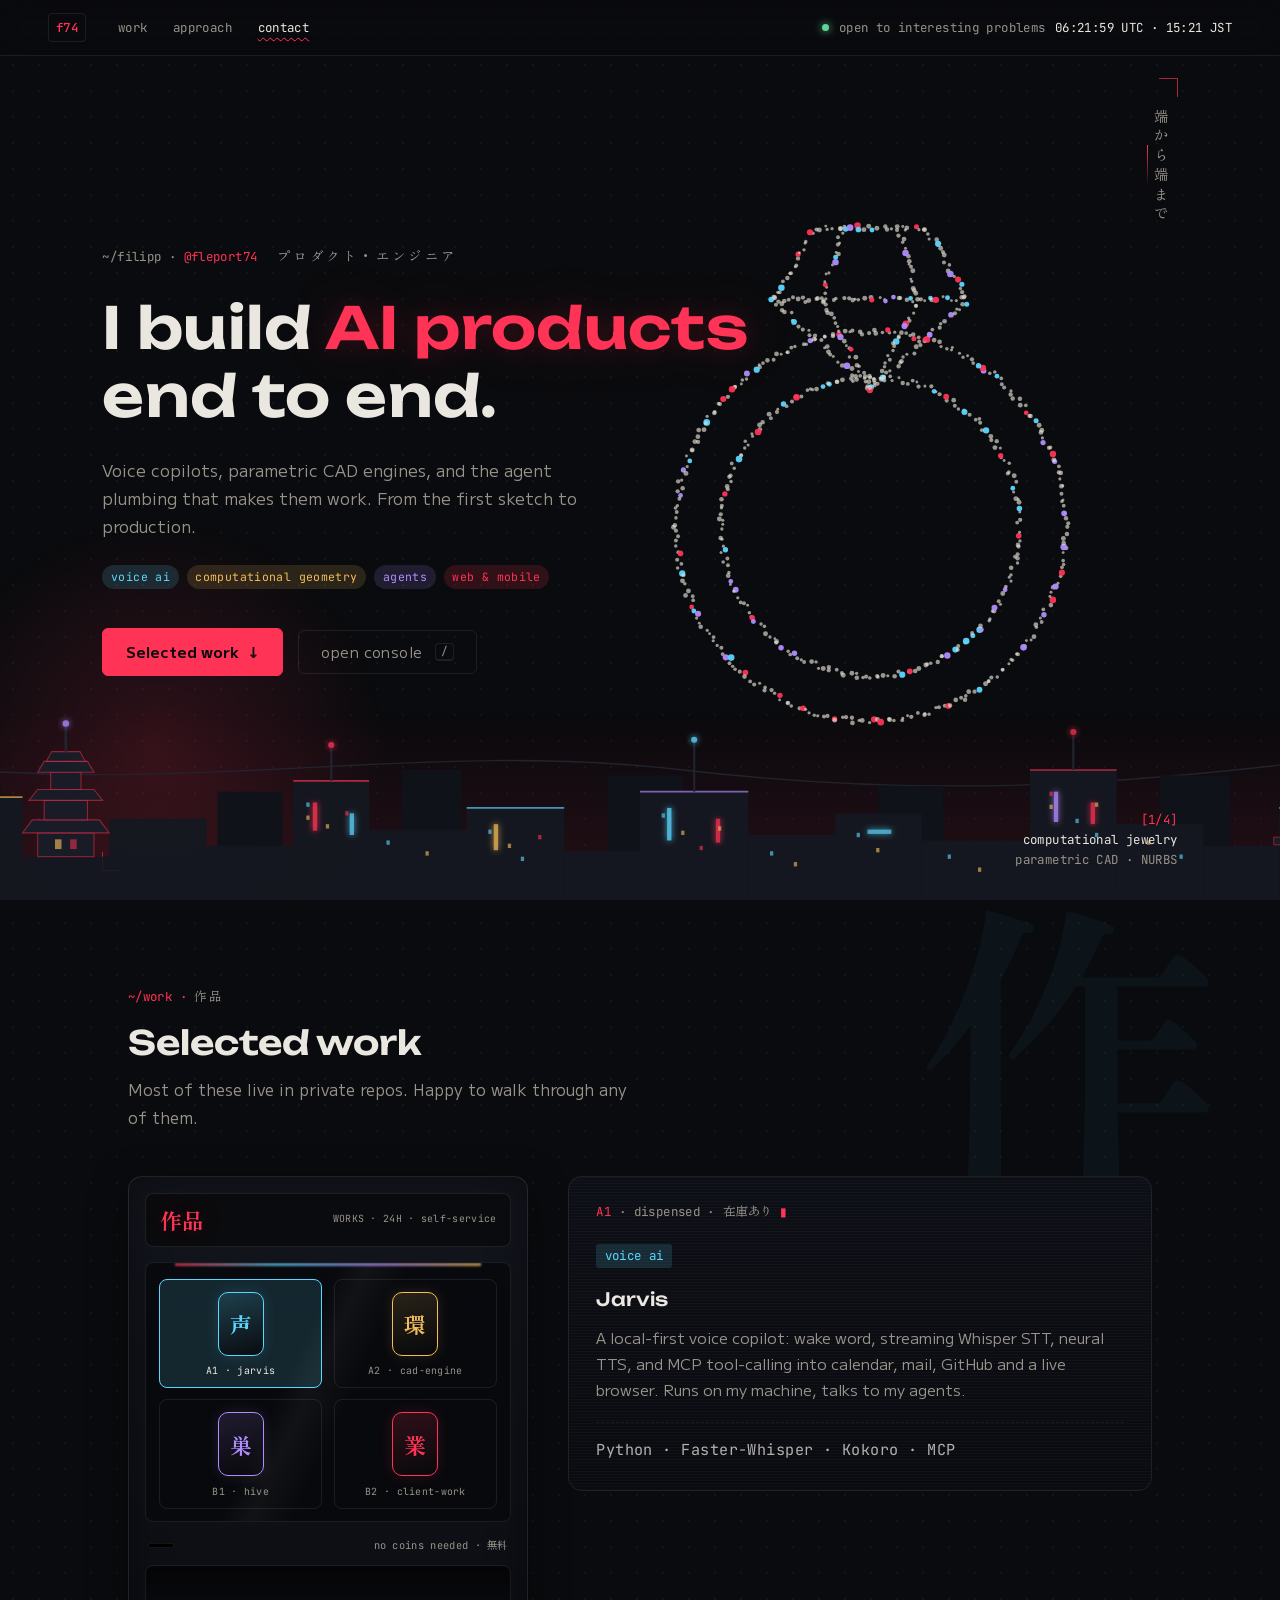
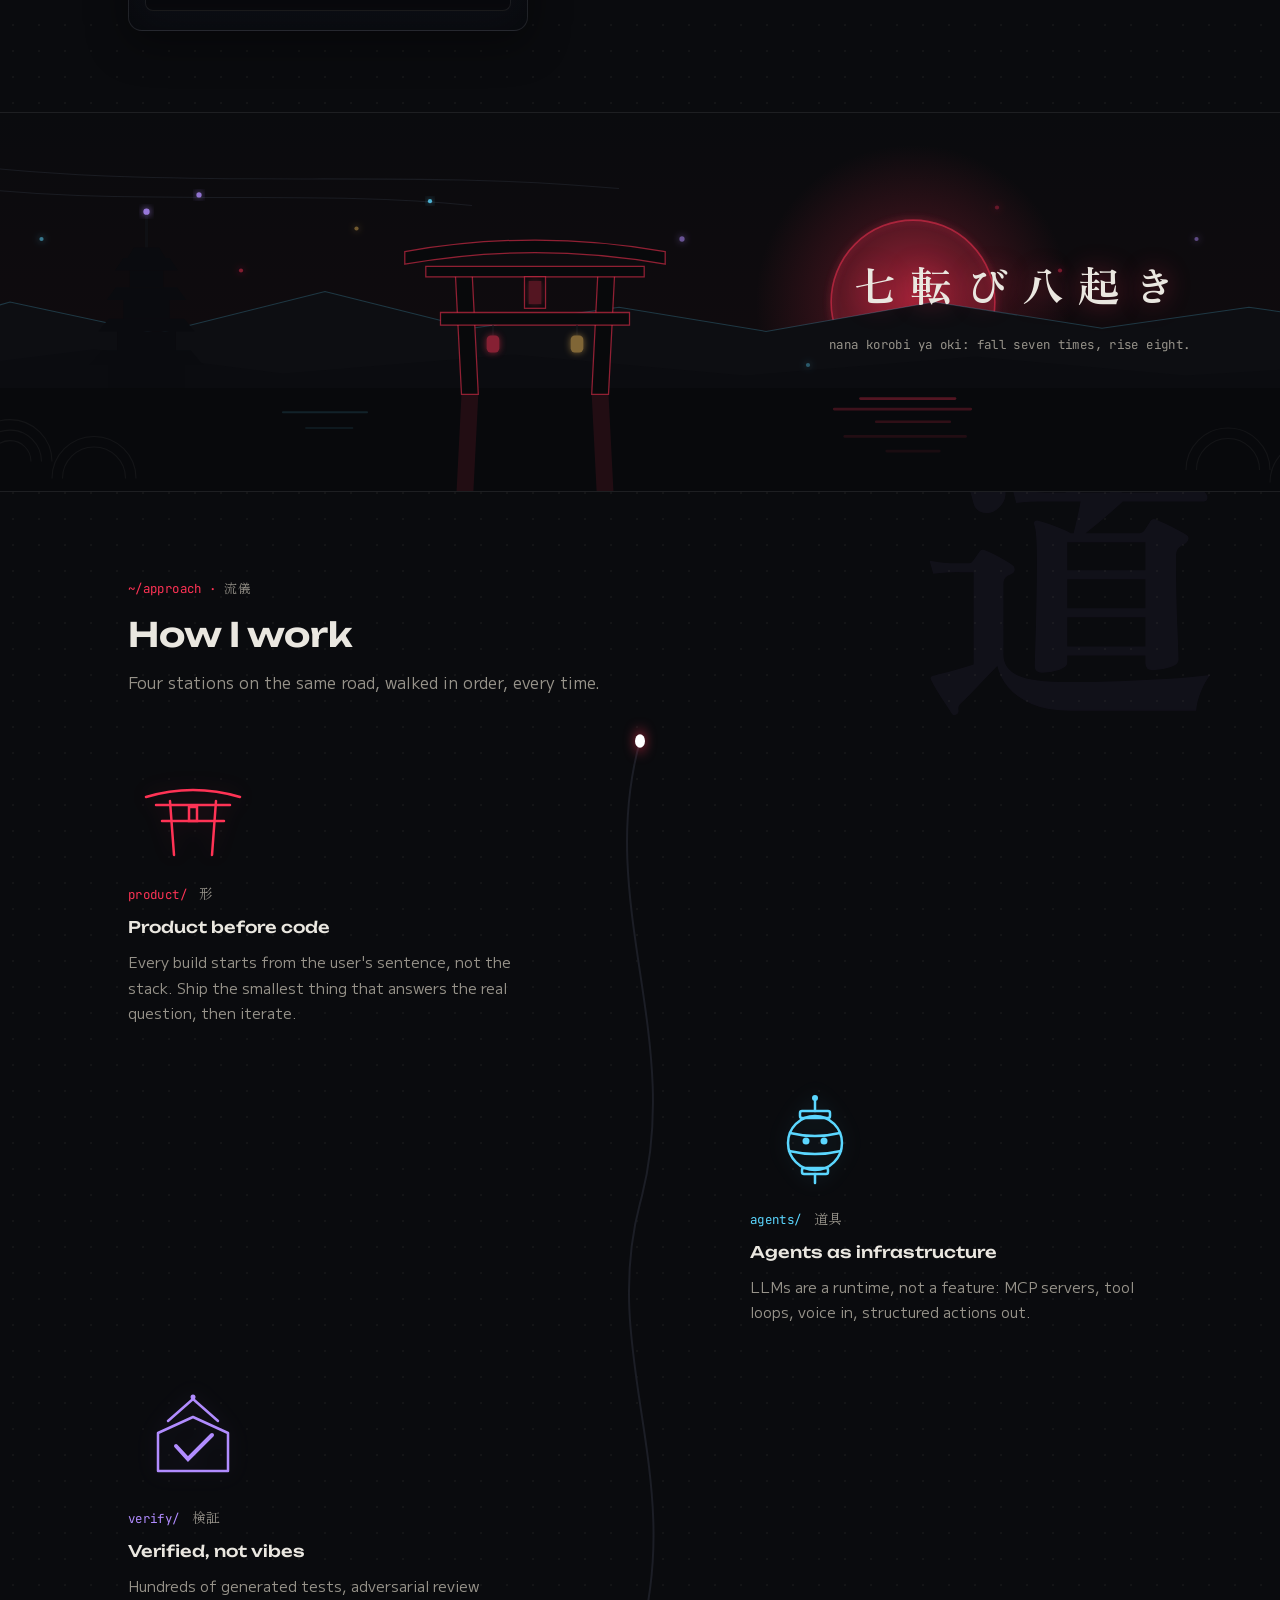
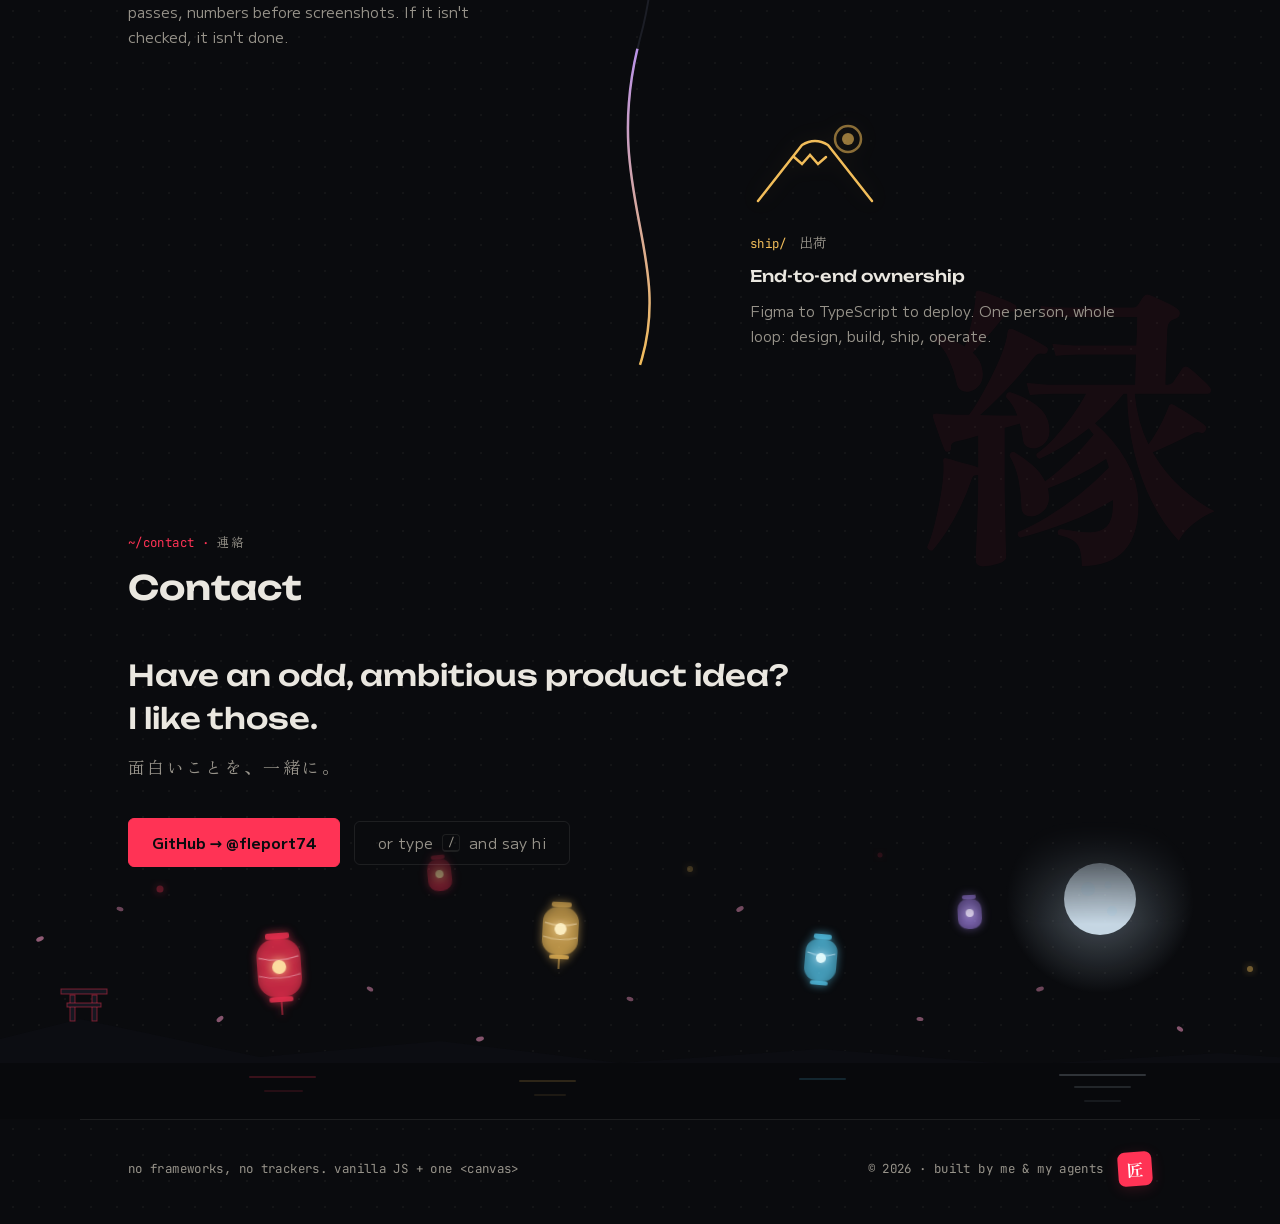
==== commit 3325486e: "Reimagine Selected work as an interactive Japanese vending machine Four project 'cans' (声/環/巣/業) in " ====
--- a/index.html
+++ b/index.html
@@ -75,42 +75,80 @@
         <h2>Selected work</h2>
         <p class="dim">Most of these live in private repos. Happy to walk through any of them.</p>
       </div>
-      <div class="grid">
-
-        <article class="card reveal" data-hue="cyan">
-          <span class="tag mono">voice ai</span>
-          <h3>Jarvis</h3>
-          <p>A local-first voice copilot: wake word, streaming Whisper STT, neural TTS,
-             and MCP tool-calling into calendar, mail, GitHub and a live browser.
-             Runs on my machine, talks to my agents.</p>
-          <p class="tech mono">Python · Faster-Whisper · Kokoro · MCP</p>
-        </article>
-
-        <article class="card reveal" data-hue="gold">
-          <span class="tag mono">computational geometry</span>
-          <h3>Jewelry CAD engine</h3>
-          <p>A parametric NURBS generator that turns a text spec into manufacturable
-             .3dm jewelry: real stone seats, pavé packing, and script nameplates
-             where the glyph outline <em>is</em> the metal. 500+ geometry tests.</p>
-          <p class="tech mono">TypeScript · rhino3dm · manifold</p>
-        </article>
-
-        <article class="card reveal" data-hue="violet">
-          <span class="tag mono">product systems</span>
-          <h3>Hive</h3>
-          <p>A spatial team workspace: map-based rooms, chat, and projects with
-             timeline, calendar and docs, built as a full-stack monorepo.</p>
-          <p class="tech mono">Next.js · Supabase · TypeScript</p>
-        </article>
-
-        <article class="card reveal" data-hue="shu">
-          <span class="tag mono">client work</span>
-          <h3>Production systems</h3>
-          <p>Ongoing work for teams and clients, in daily production use.
-             Names and specifics stay private; ask and I'll walk you through
-             what's shareable.</p>
-          <p class="tech mono">TypeScript · Python · React Native</p>
-        </article>
+      <div class="vending">
+
+        <div class="machine reveal" role="group" aria-label="project selector, styled as a Japanese vending machine">
+          <div class="machine-head">
+            <span class="machine-sign jp" lang="ja">作品</span>
+            <span class="machine-sign-sub mono">WORKS · 24H · self-service</span>
+          </div>
+          <div class="machine-window">
+            <button class="slot" type="button" data-hue="cyan" aria-pressed="true">
+              <span class="can"><span class="can-kanji jp" lang="ja">声</span></span>
+              <span class="slot-label mono">A1 · jarvis</span>
+            </button>
+            <button class="slot" type="button" data-hue="gold" aria-pressed="false">
+              <span class="can"><span class="can-kanji jp" lang="ja">環</span></span>
+              <span class="slot-label mono">A2 · cad-engine</span>
+            </button>
+            <button class="slot" type="button" data-hue="violet" aria-pressed="false">
+              <span class="can"><span class="can-kanji jp" lang="ja">巣</span></span>
+              <span class="slot-label mono">B1 · hive</span>
+            </button>
+            <button class="slot" type="button" data-hue="shu" aria-pressed="false">
+              <span class="can"><span class="can-kanji jp" lang="ja">業</span></span>
+              <span class="slot-label mono">B2 · client-work</span>
+            </button>
+          </div>
+          <div class="machine-mid mono">
+            <span class="coin-slot" aria-hidden="true"></span>
+            <span>no coins needed · <span class="jp" lang="ja">無料</span></span>
+          </div>
+          <div class="machine-tray" aria-hidden="true"></div>
+        </div>
+
+        <div class="screen reveal" aria-live="polite">
+          <div class="screen-status mono">
+            <span id="screen-idx">A1</span> · dispensed ·
+            <span class="jp" lang="ja">在庫あり</span>
+            <span class="blink" aria-hidden="true">▮</span>
+          </div>
+
+          <article class="screen-card active" data-hue="cyan">
+            <span class="tag mono">voice ai</span>
+            <h3>Jarvis</h3>
+            <p>A local-first voice copilot: wake word, streaming Whisper STT, neural TTS,
+               and MCP tool-calling into calendar, mail, GitHub and a live browser.
+               Runs on my machine, talks to my agents.</p>
+            <p class="tech mono">Python · Faster-Whisper · Kokoro · MCP</p>
+          </article>
+
+          <article class="screen-card" data-hue="gold">
+            <span class="tag mono">computational geometry</span>
+            <h3>Jewelry CAD engine</h3>
+            <p>A parametric NURBS generator that turns a text spec into manufacturable
+               .3dm jewelry: real stone seats, pavé packing, and script nameplates
+               where the glyph outline <em>is</em> the metal. 500+ geometry tests.</p>
+            <p class="tech mono">TypeScript · rhino3dm · manifold</p>
+          </article>
+
+          <article class="screen-card" data-hue="violet">
+            <span class="tag mono">product systems</span>
+            <h3>Hive</h3>
+            <p>A spatial team workspace: map-based rooms, chat, and projects with
+               timeline, calendar and docs, built as a full-stack monorepo.</p>
+            <p class="tech mono">Next.js · Supabase · TypeScript</p>
+          </article>
+
+          <article class="screen-card" data-hue="shu">
+            <span class="tag mono">client work</span>
+            <h3>Production systems</h3>
+            <p>Ongoing work for teams and clients, in daily production use.
+               Names and specifics stay private; ask and I'll walk you through
+               what's shareable.</p>
+            <p class="tech mono">TypeScript · Python · React Native</p>
+          </article>
+        </div>
 
       </div>
     </section>
--- a/styles.css
+++ b/styles.css
@@ -429,60 +429,199 @@
 
 .section-head .dim { margin-top: 0.8rem; max-width: 520px; }
 
-/* ---------- work grid ---------- */
-.grid {
+/* ---------- work: the vending machine (自動販売機) ---------- */
+.vending {
   display: grid;
-  grid-template-columns: repeat(2, 1fr);
-  gap: 1px;
-  background: var(--hairline);
+  grid-template-columns: minmax(320px, 400px) 1fr;
+  gap: 2.5rem;
+  align-items: start;
+}
+
+.machine {
+  position: relative;
   border: 1px solid var(--hairline);
-}
-
-@media (max-width: 720px) {
-  .grid { grid-template-columns: 1fr; }
-}
-
-.card {
+  border-radius: 14px;
+  background: linear-gradient(#13151d, #0c0e14);
+  padding: 1rem 1rem 1.2rem;
+  box-shadow: inset 0 0 40px rgba(0, 0, 0, 0.45), 0 12px 42px rgba(0, 0, 0, 0.4);
+}
+
+.machine-head {
+  display: flex;
+  justify-content: space-between;
+  align-items: center;
+  gap: 0.8rem;
+  border: 1px solid var(--hairline);
+  border-radius: 8px;
+  padding: 0.5rem 0.85rem;
+  margin-bottom: 0.9rem;
+  background: #0a0b0e;
+}
+
+.machine-sign {
+  font-size: 1.35rem;
+  font-weight: 700;
+  color: var(--accent);
+  text-shadow: 0 0 16px var(--accent-soft), 0 0 40px var(--accent-soft);
+  animation: neon-flicker 4.5s infinite;
+}
+@keyframes neon-flicker {
+  0%, 93%, 100% { opacity: 1; }
+  94% { opacity: 0.4; }
+  95.5% { opacity: 1; }
+  97% { opacity: 0.55; }
+}
+
+.machine-sign-sub { color: var(--dim); font-size: 0.62rem; text-align: right; }
+
+.machine-window {
   position: relative;
-  background: var(--bg);
-  padding: 1.8rem 1.6rem 1.6rem;
+  display: grid;
+  grid-template-columns: 1fr 1fr;
+  gap: 0.7rem;
+  padding: 1rem 0.8rem 0.8rem;
+  background: rgba(8, 9, 12, 0.85);
+  border: 1px solid var(--hairline);
+  border-radius: 8px;
   overflow: hidden;
-  transition: transform 0.18s ease-out;
-  will-change: transform;
-}
-
-/* mouse-follow highlight, driven by --mx/--my set in JS */
-.card::before {
+}
+
+/* LED strip inside the glass */
+.machine-window::before {
   content: "";
   position: absolute;
+  top: 0;
+  left: 8%;
+  right: 8%;
+  height: 3px;
+  background: linear-gradient(90deg, var(--accent), var(--cyan), var(--violet), var(--gold));
+  filter: blur(1px);
+  opacity: 0.75;
+}
+
+/* glass sheen */
+.machine-window::after {
+  content: "";
+  position: absolute;
   inset: 0;
-  background: radial-gradient(
-    420px circle at var(--mx, 50%) var(--my, 0%),
-    var(--hue-soft, var(--accent-soft)),
-    transparent 65%
+  background: linear-gradient(115deg, transparent 40%, rgba(234, 231, 224, 0.045) 46%, transparent 55%);
+  pointer-events: none;
+}
+
+.slot {
+  display: flex;
+  flex-direction: column;
+  align-items: center;
+  gap: 0.55rem;
+  padding: 0.75rem 0.5rem 0.6rem;
+  background: none;
+  border: 1px solid var(--hairline);
+  border-radius: 8px;
+  cursor: pointer;
+  transition: border-color 0.25s, background 0.25s, transform 0.15s;
+}
+.slot:hover { transform: translateY(-2px); border-color: var(--hue, var(--accent)); }
+.slot[aria-pressed="true"] {
+  border-color: var(--hue, var(--accent));
+  background: var(--hue-soft, var(--accent-soft));
+}
+
+.can {
+  display: grid;
+  place-items: center;
+  width: 46px;
+  height: 64px;
+  border-radius: 10px;
+  border: 1.5px solid var(--hue, var(--accent));
+  background: linear-gradient(165deg, var(--hue-soft, var(--accent-soft)), rgba(8, 9, 12, 0.9));
+  color: var(--hue, var(--accent));
+  box-shadow: 0 0 14px var(--hue-soft, var(--accent-soft));
+}
+.can-kanji { font-size: 1.35rem; font-weight: 700; }
+
+.slot-label { font-size: 0.62rem; color: var(--dim); transition: color 0.2s; }
+.slot[aria-pressed="true"] .slot-label { color: var(--text); }
+
+/* dropped can clone (positioned by JS) */
+.can.drop {
+  position: absolute;
+  z-index: 5;
+  margin: 0;
+  pointer-events: none;
+}
+
+.machine-mid {
+  display: flex;
+  justify-content: space-between;
+  align-items: center;
+  gap: 0.8rem;
+  margin: 0.85rem 0.2rem 0.65rem;
+  color: var(--dim);
+  font-size: 0.65rem;
+}
+
+.coin-slot {
+  width: 26px;
+  height: 5px;
+  background: #000;
+  border: 1px solid var(--hairline);
+  border-radius: 2px;
+}
+
+.machine-tray {
+  height: 46px;
+  border: 1px solid var(--hairline);
+  border-radius: 8px;
+  background:
+    linear-gradient(rgba(0, 0, 0, 0.55), rgba(0, 0, 0, 0.2)),
+    #0a0b10;
+}
+
+/* ---------- work: the CRT screen ---------- */
+.screen {
+  position: relative;
+  min-height: 300px;
+  border: 1px solid var(--hairline);
+  border-radius: 14px;
+  background: linear-gradient(#0d0f16, #0a0b10);
+  padding: 1.5rem 1.7rem 1.7rem;
+  overflow: hidden;
+}
+
+/* scanlines */
+.screen::before {
+  content: "";
+  position: absolute;
+  inset: 0;
+  background: repeating-linear-gradient(
+    0deg,
+    rgba(255, 255, 255, 0.025) 0 1px,
+    transparent 1px 3px
   );
-  opacity: 0;
-  transition: opacity 0.4s;
   pointer-events: none;
 }
-.card:hover::before { opacity: 1; }
-
-/* HUD corner bracket */
-.card::after {
-  content: "";
-  position: absolute;
-  top: 10px;
-  right: 10px;
-  width: 15px;
-  height: 15px;
-  border-top: 2px solid var(--hue, var(--accent));
-  border-right: 2px solid var(--hue, var(--accent));
-  opacity: 0.45;
-  transform-origin: top right;
-  transition: opacity 0.3s, transform 0.3s;
-  pointer-events: none;
-}
-.card:hover::after { opacity: 1; transform: scale(1.3); }
+
+.screen-status {
+  display: flex;
+  align-items: center;
+  gap: 0.5rem;
+  color: var(--dim);
+  margin-bottom: 1.2rem;
+}
+#screen-idx { color: var(--accent); }
+.blink { animation: blink 1.1s steps(1) infinite; color: var(--accent); }
+@keyframes blink { 50% { opacity: 0; } }
+
+.screen-card { display: none; }
+.screen-card.active {
+  display: block;
+  animation: crt-in 0.45s ease-out;
+}
+@keyframes crt-in {
+  0% { opacity: 0; transform: translateY(10px); filter: brightness(2.4) saturate(0.2); }
+  35% { opacity: 1; }
+  100% { transform: none; filter: none; }
+}
 
 .tag {
   color: var(--hue, var(--accent));
@@ -492,16 +631,16 @@
   padding: 0.2em 0.6em;
 }
 
-.card h3 {
+.screen-card h3 {
   font-family: var(--font-display);
   font-weight: 500;
-  font-size: 1.05rem;
+  font-size: 1.15rem;
   margin: 1rem 0 0.6rem;
 }
 
-.card p { color: var(--dim); font-size: 0.93rem; }
-
-.card .tech {
+.screen-card p { color: var(--dim); font-size: 0.95rem; max-width: 560px; }
+
+.screen-card .tech {
   margin-top: 1.2rem;
   padding-top: 0.9rem;
   border-top: 1px dashed var(--hairline);
@@ -768,6 +907,10 @@
   .console { transition: none; }
   .btn:hover { transform: none; }
   .chip:hover { transform: none; }
+  .machine-sign { animation: none; }
+  .blink { animation: none; }
+  .screen-card.active { animation: none; }
+  .slot:hover { transform: none; }
 }
 
 /* ============================================================
@@ -800,3 +943,8 @@
 
   .contact { padding-bottom: clamp(8rem, 18vh, 12rem); }
 }
+
+@media (max-width: 940px) {
+  .vending { grid-template-columns: 1fr; }
+  .machine { max-width: 430px; }
+}
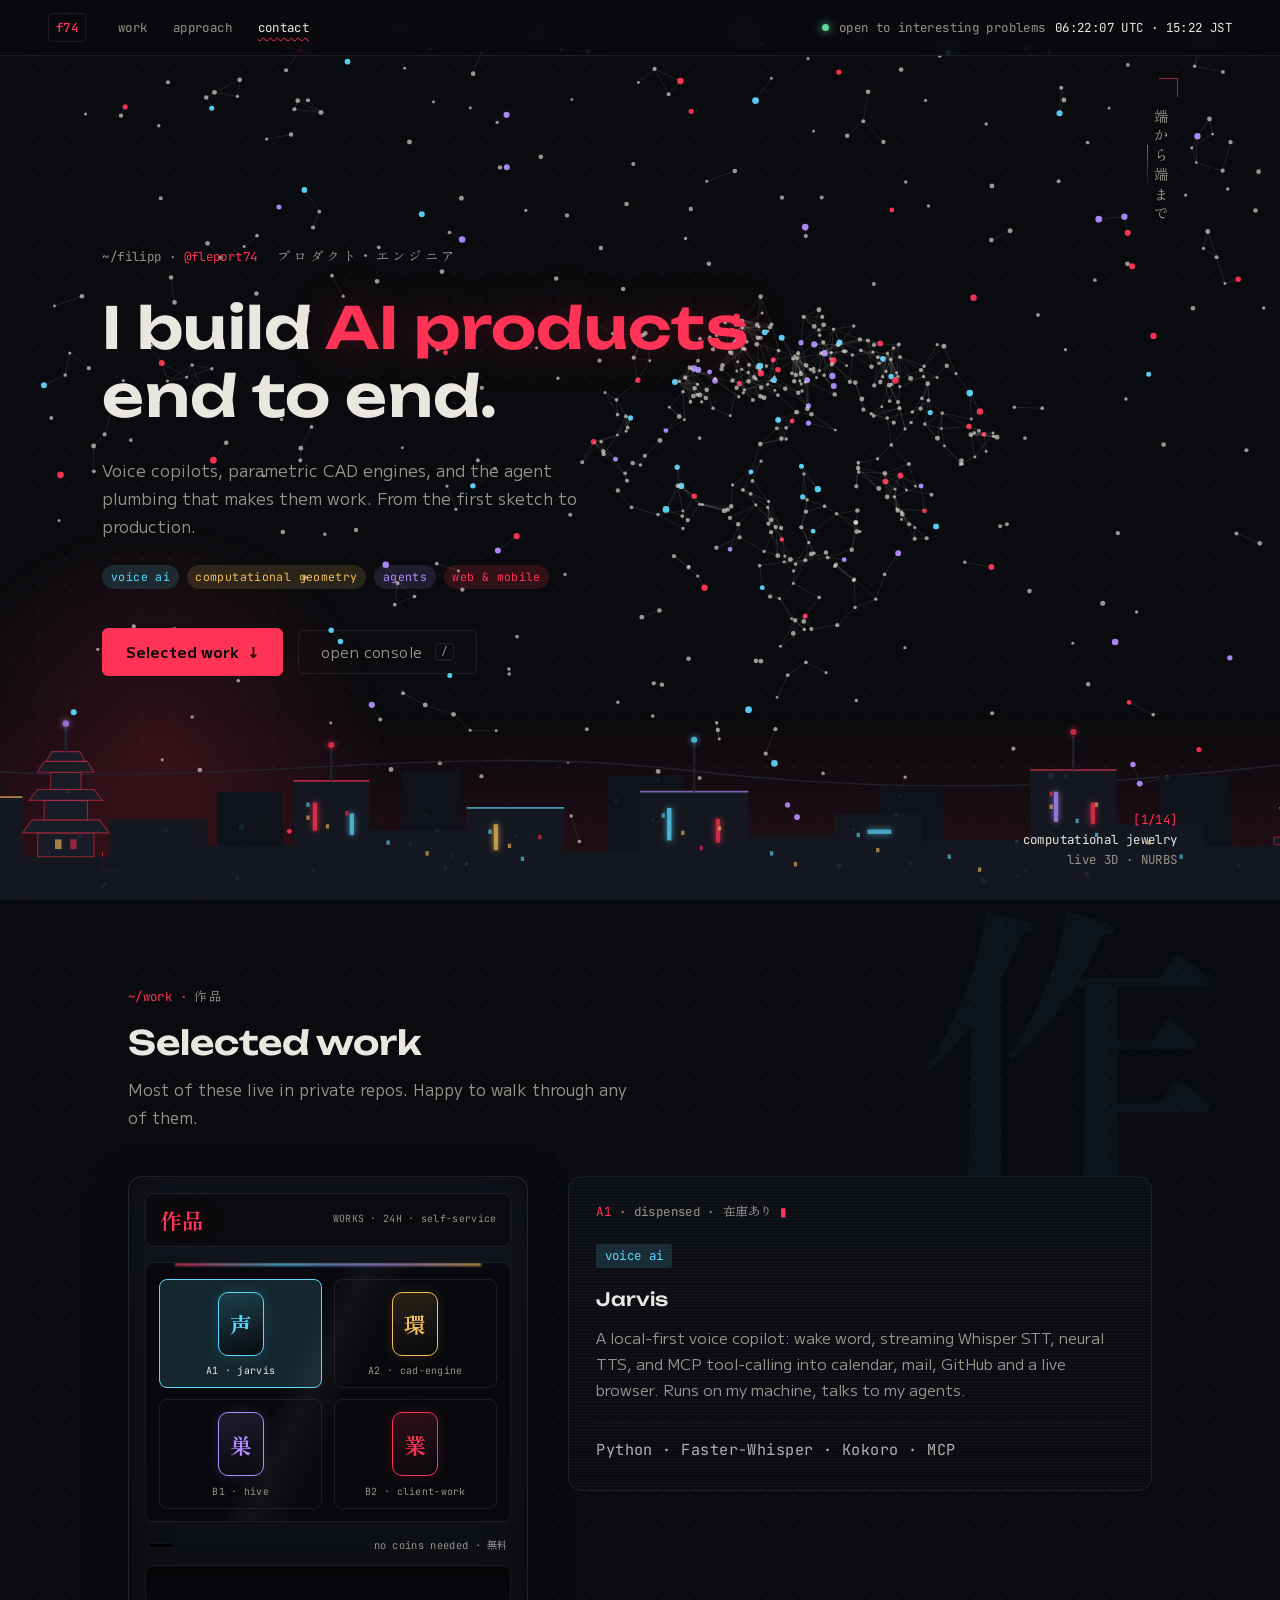
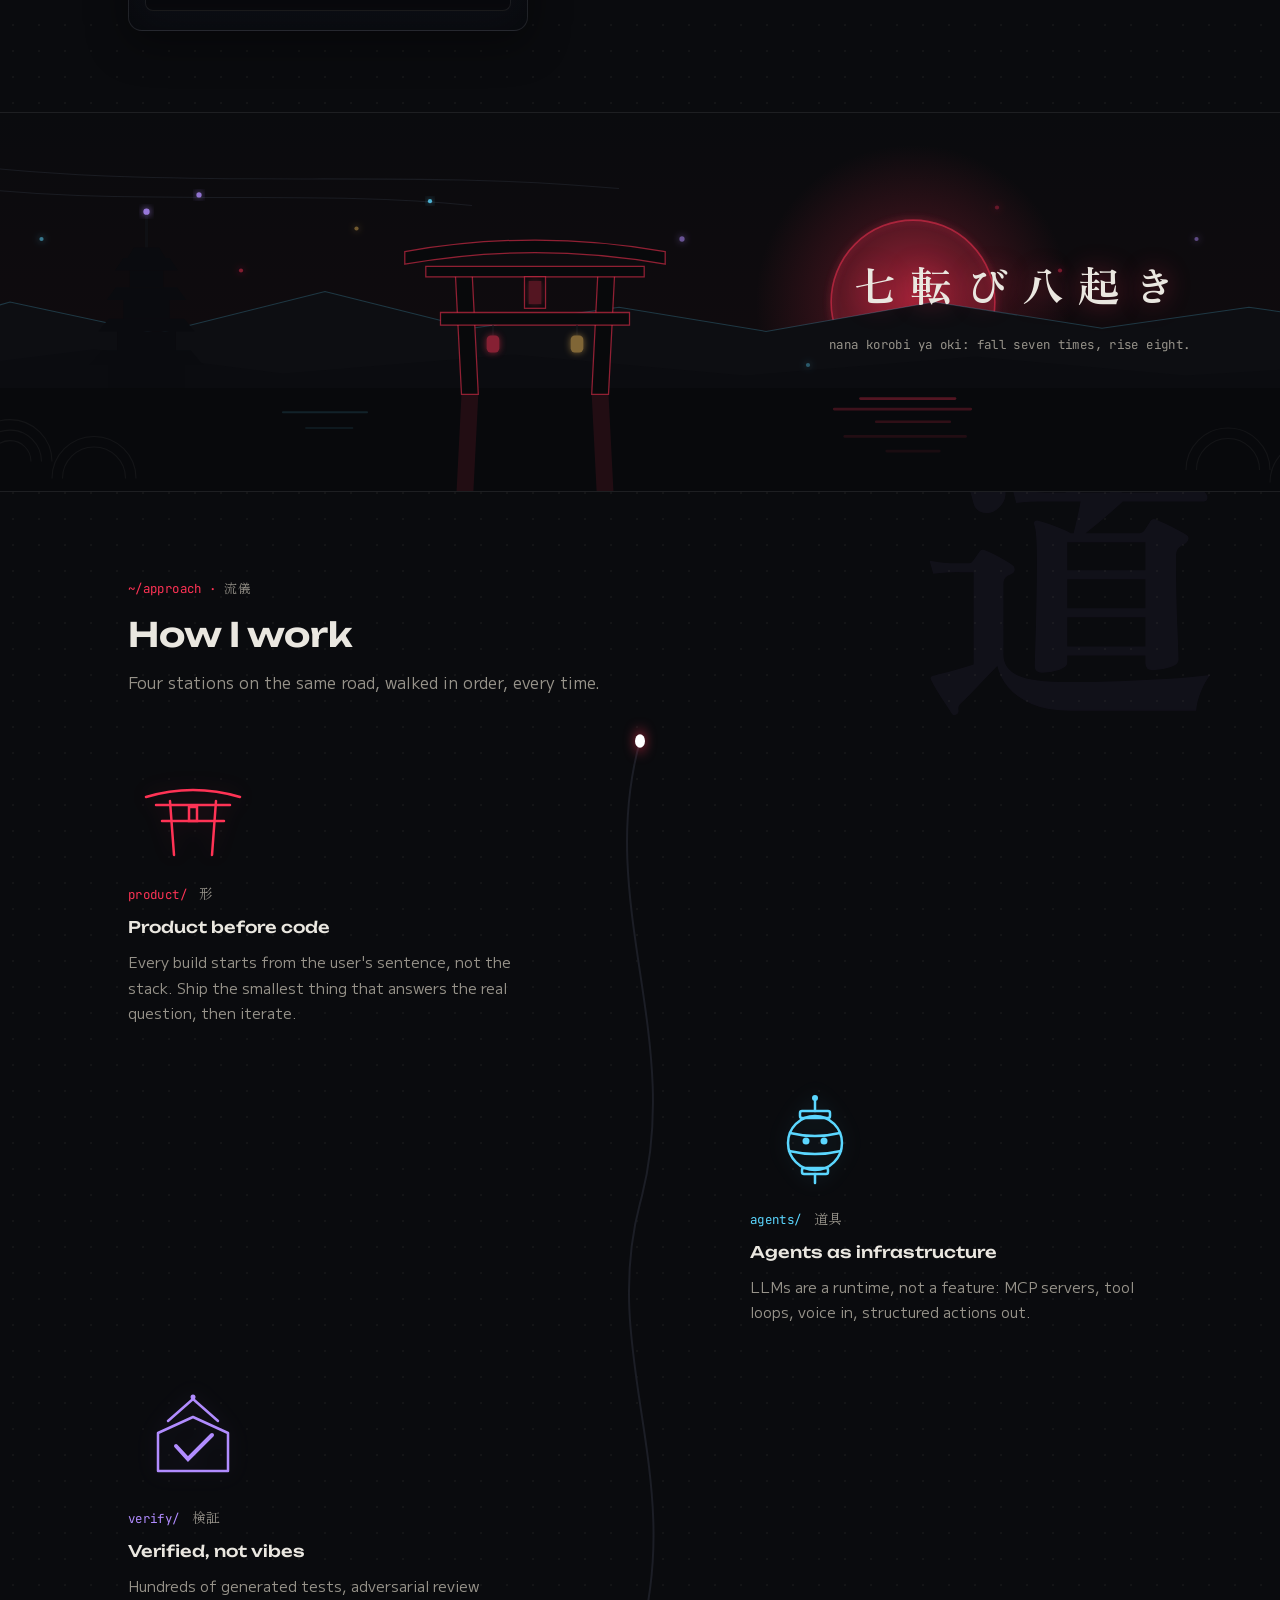
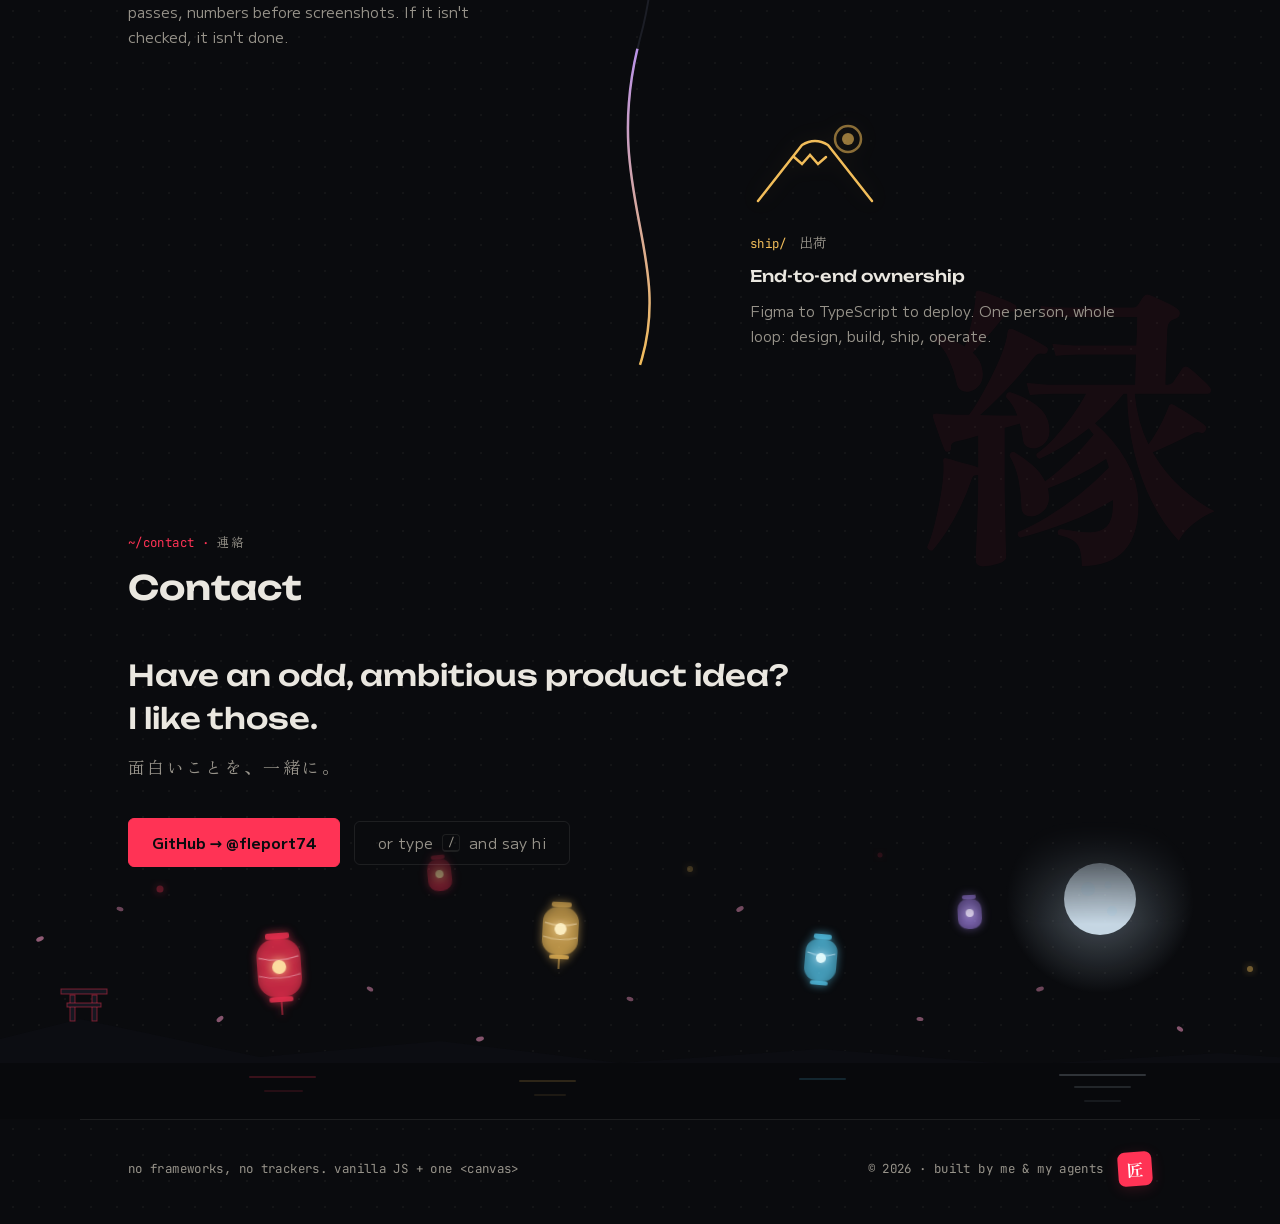
==== commit ee7b9edd: "Advanced hero shapes: 3D wireframes, live wave/DNA, constellation, text, bonsai, vortex - 3D pipelin" ====
--- a/index.html
+++ b/index.html
@@ -61,9 +61,9 @@
       </div>
       <button class="shape-caption mono" id="shape-caption" type="button"
               title="Click to morph">
-        <span id="shape-idx">[1/4]</span>
+        <span id="shape-idx">[1/14]</span>
         <span id="shape-label">computational jewelry</span>
-        <span id="shape-sub" class="dim">parametric CAD · NURBS</span>
+        <span id="shape-sub" class="dim">live 3D · NURBS</span>
       </button>
     </section>
 
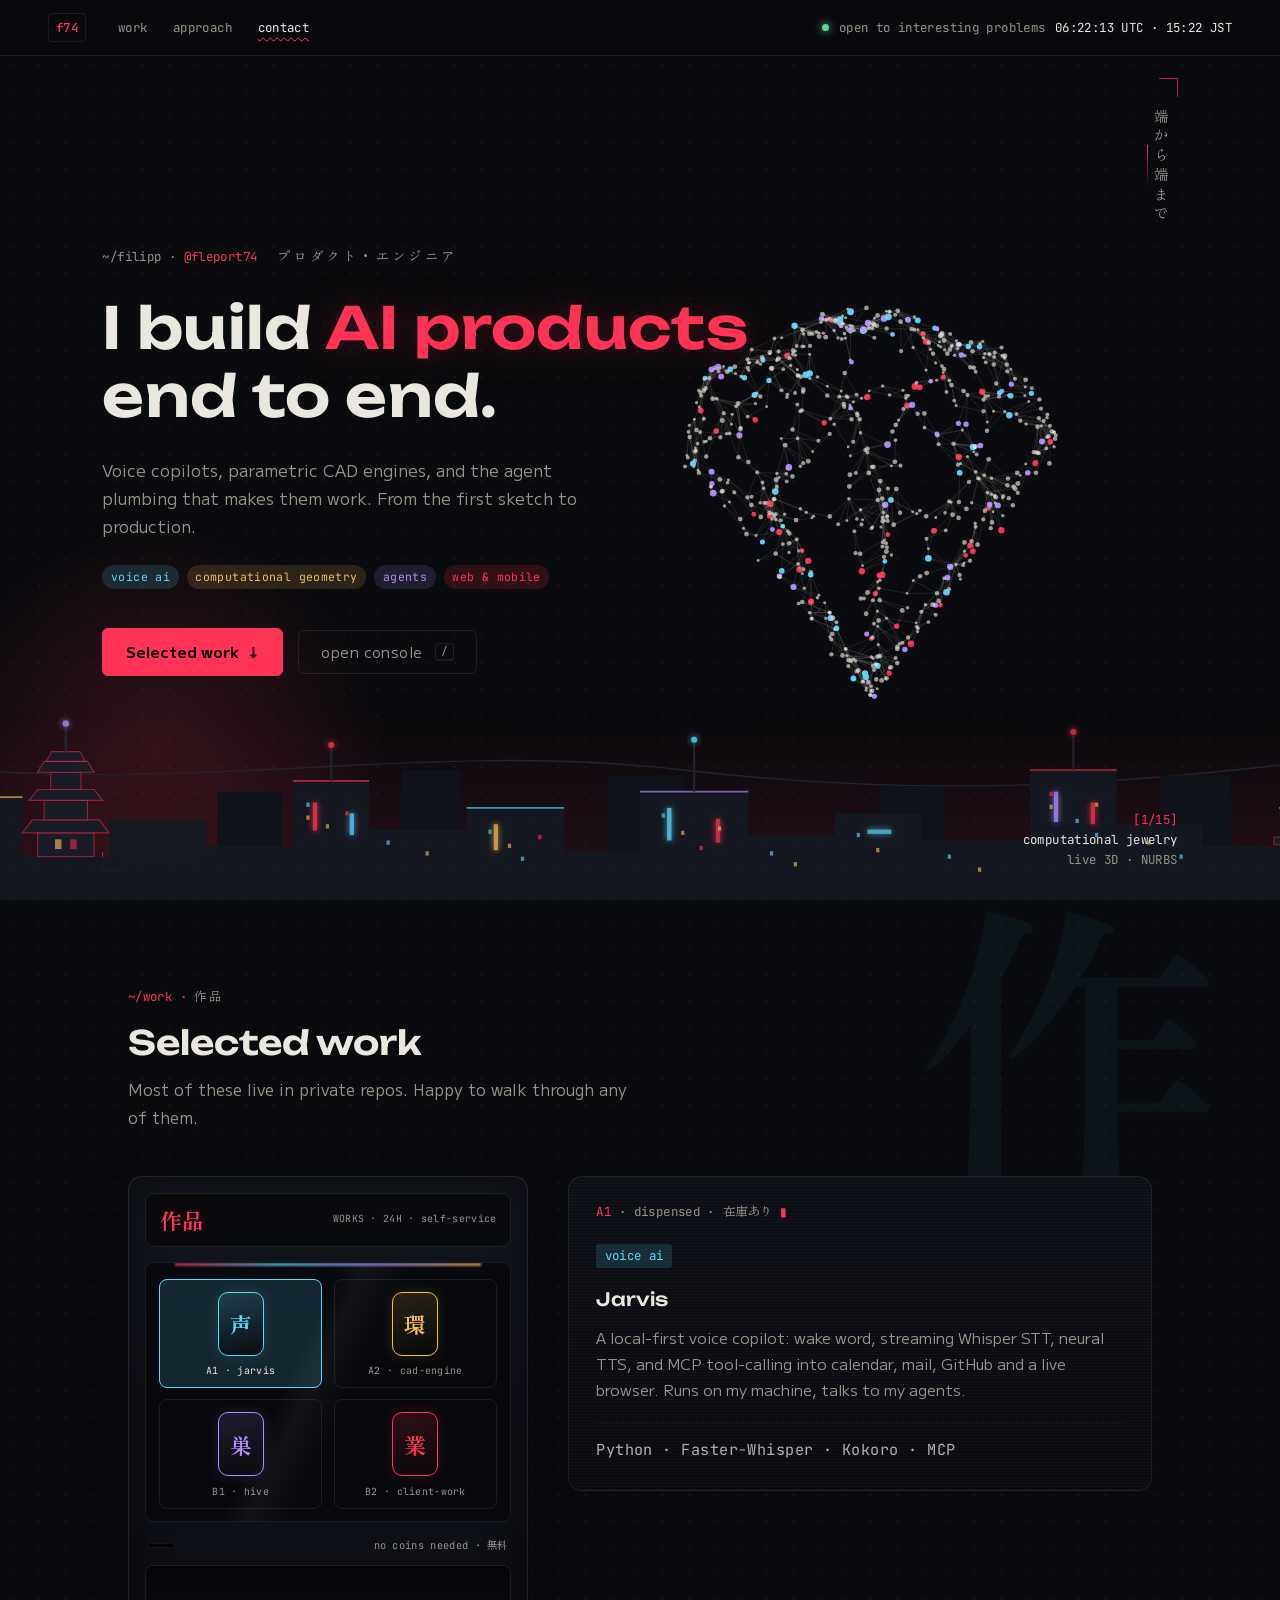
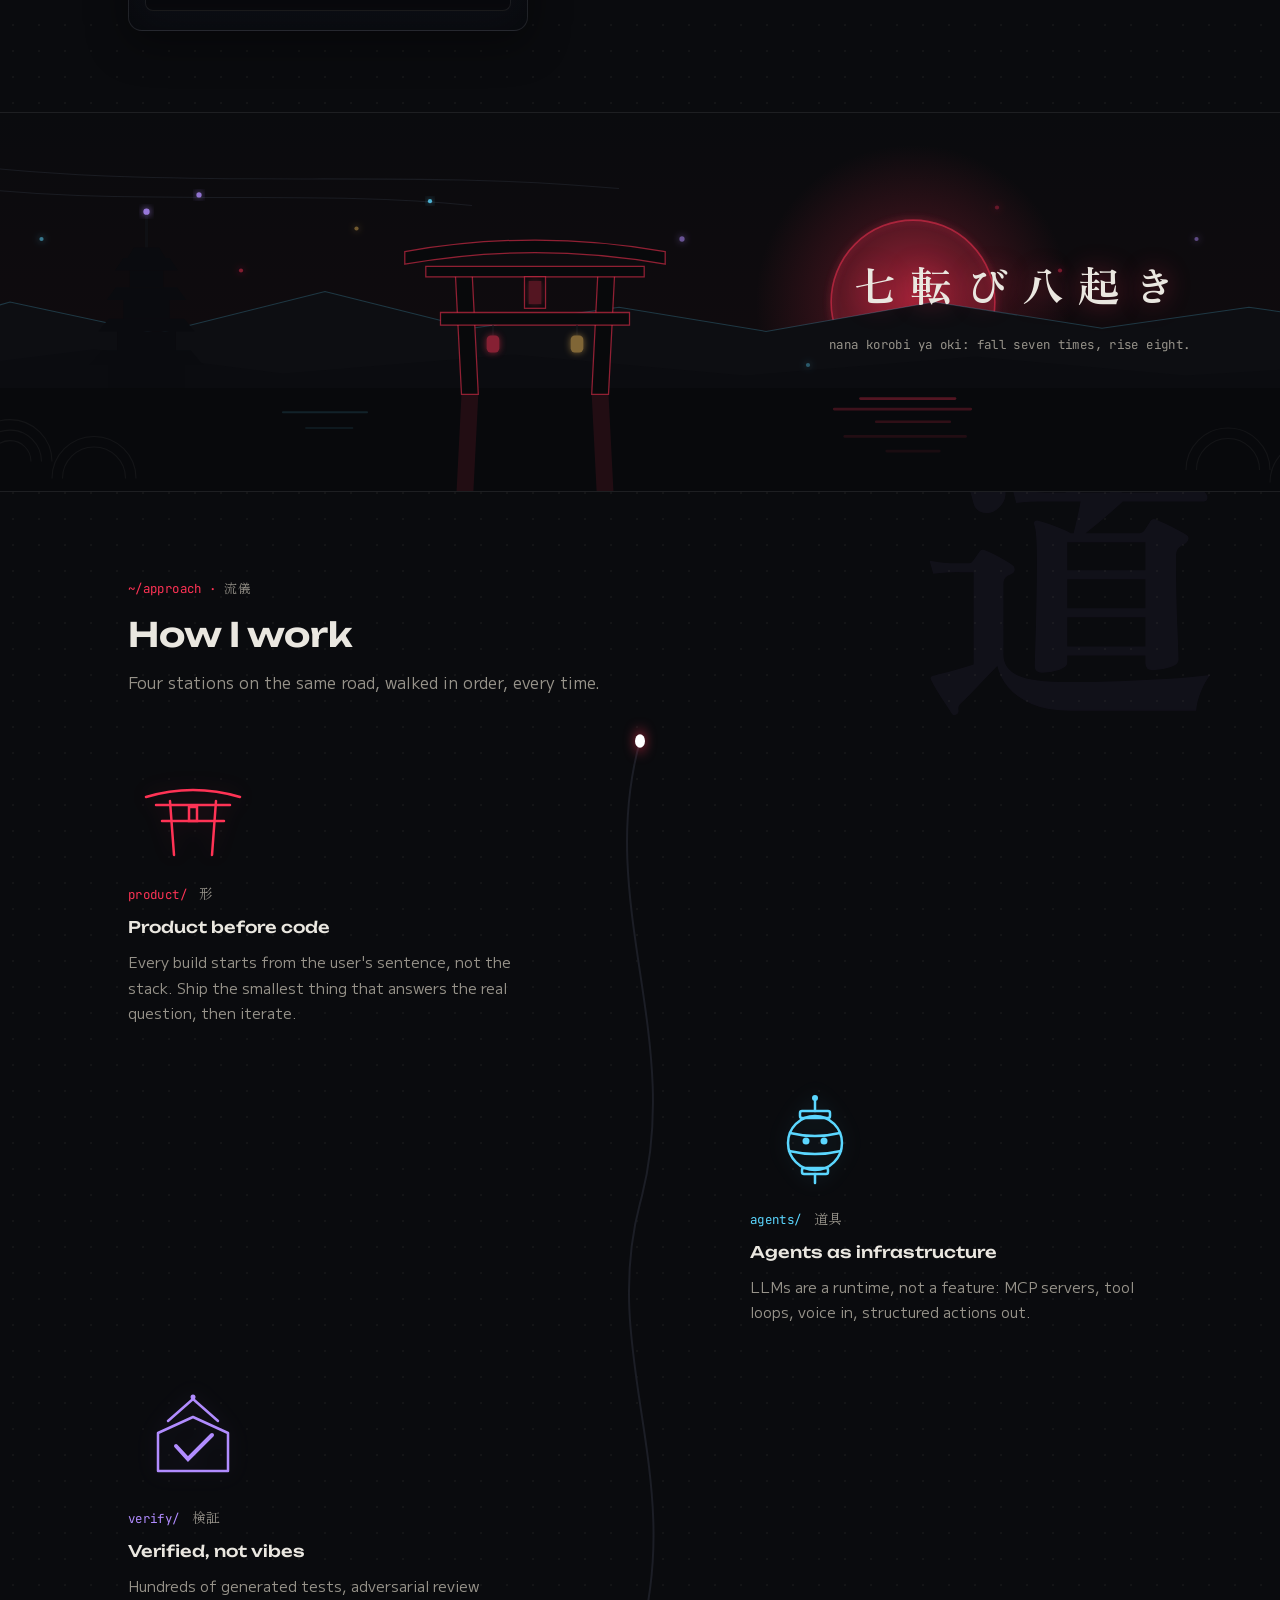
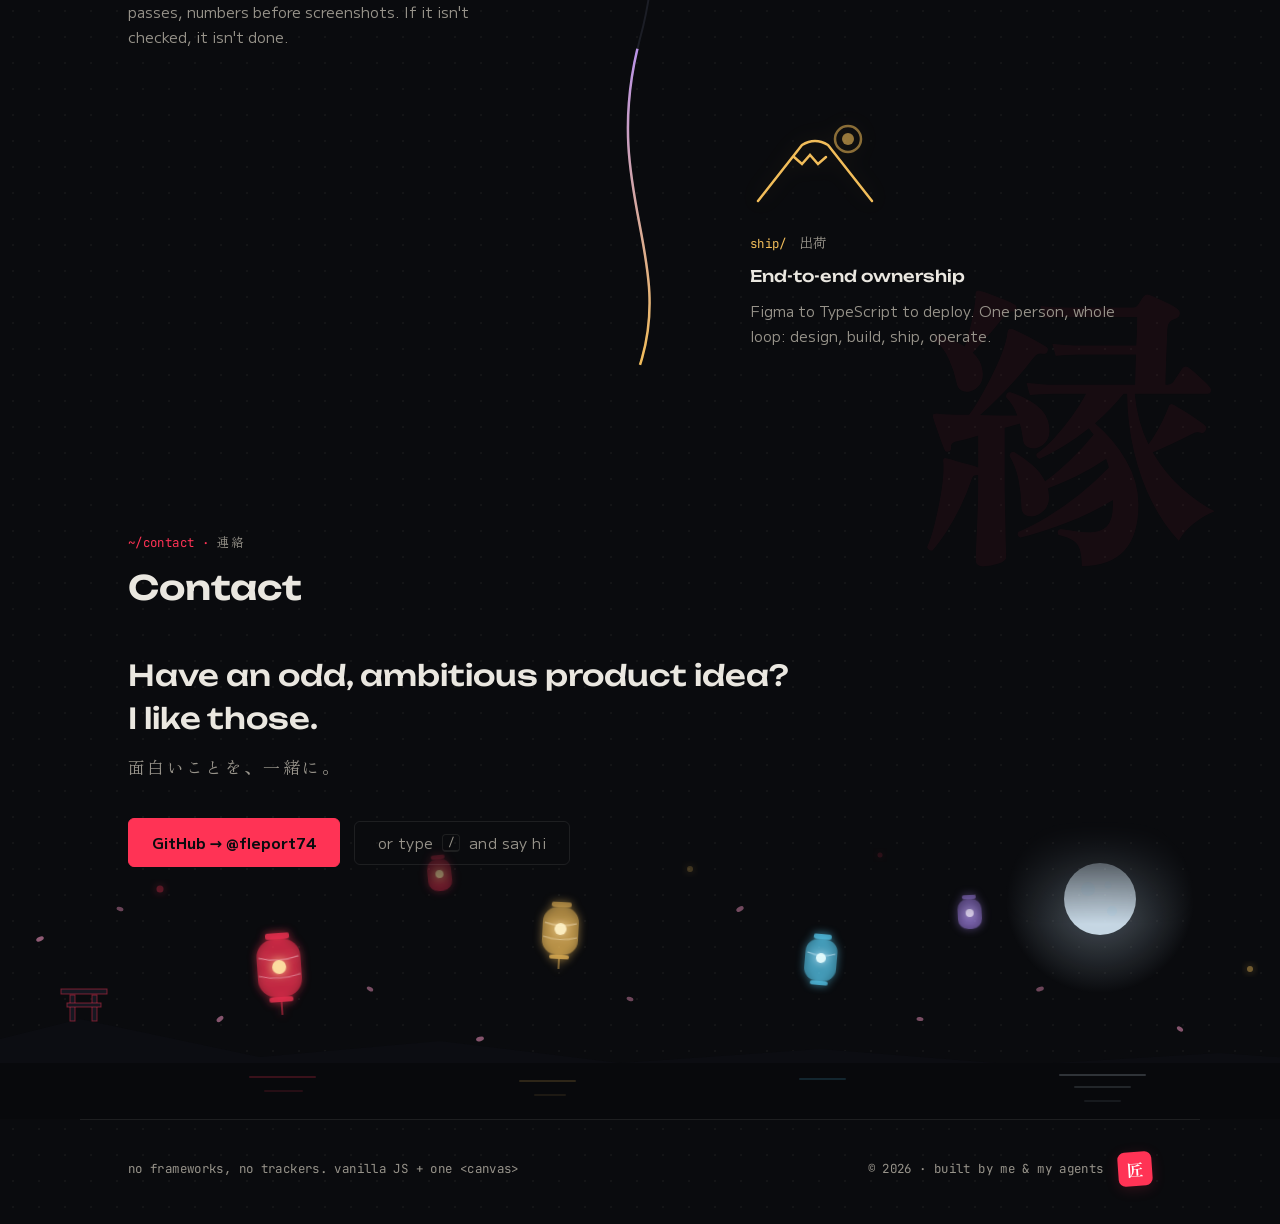
==== commit d4b595c5: "Add a Pikachu shape to the hero, just for fun (15 shapes) Co-Authored-By: Claude Fable 5 <noreply@an" ====
--- a/index.html
+++ b/index.html
@@ -61,7 +61,7 @@
       </div>
       <button class="shape-caption mono" id="shape-caption" type="button"
               title="Click to morph">
-        <span id="shape-idx">[1/14]</span>
+        <span id="shape-idx">[1/15]</span>
         <span id="shape-label">computational jewelry</span>
         <span id="shape-sub" class="dim">live 3D · NURBS</span>
       </button>
